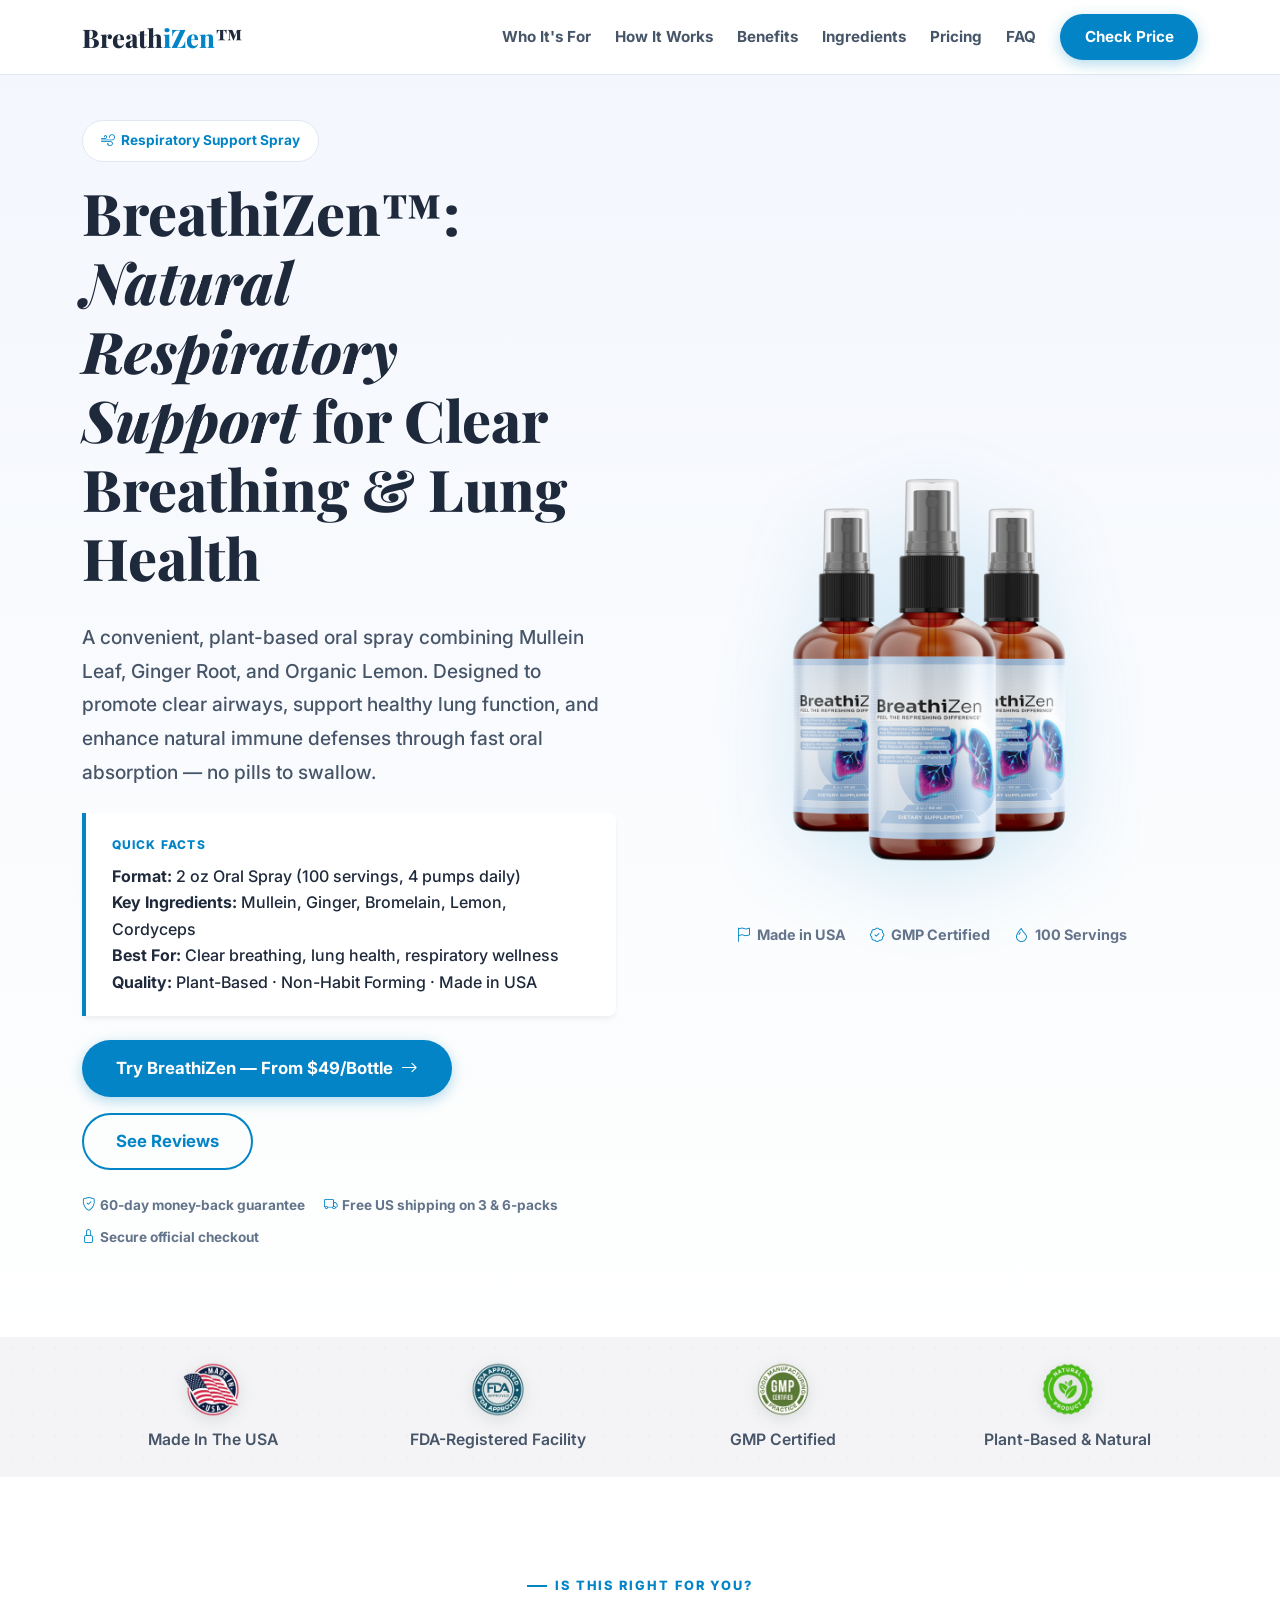
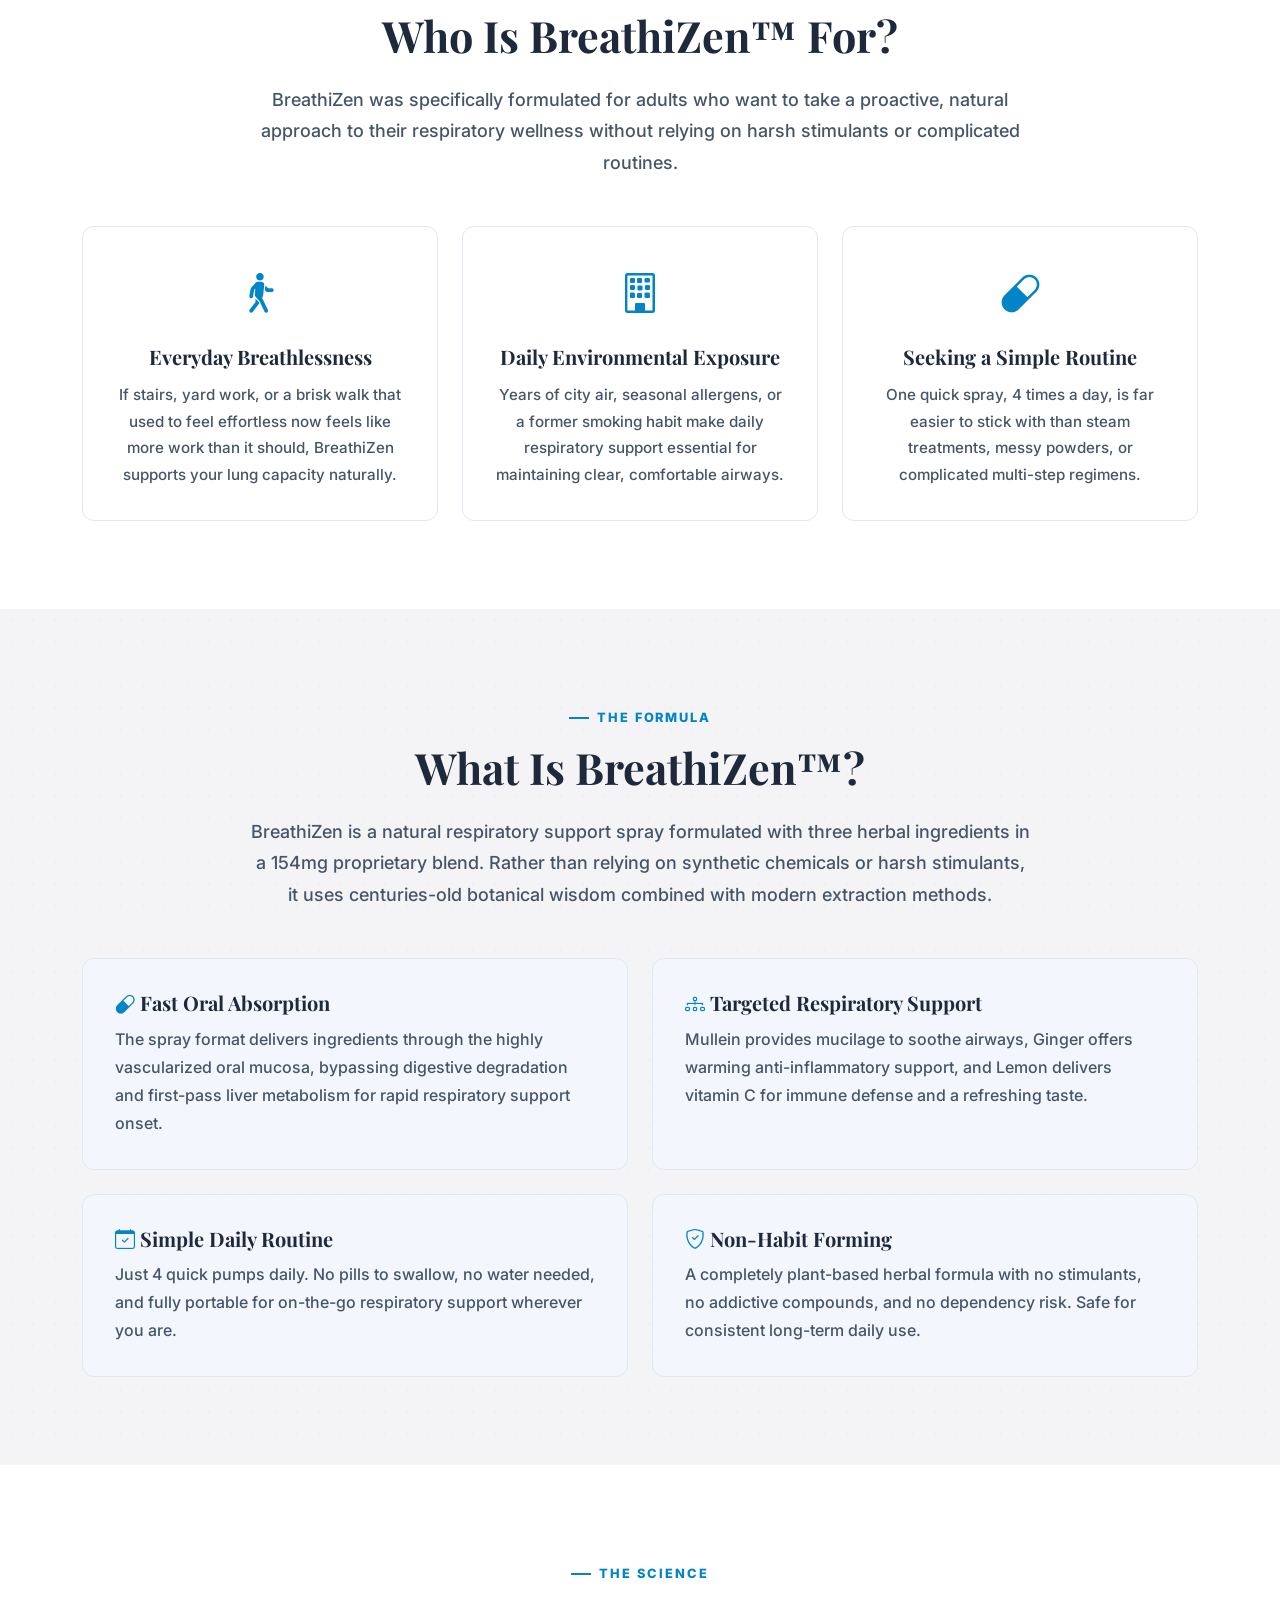
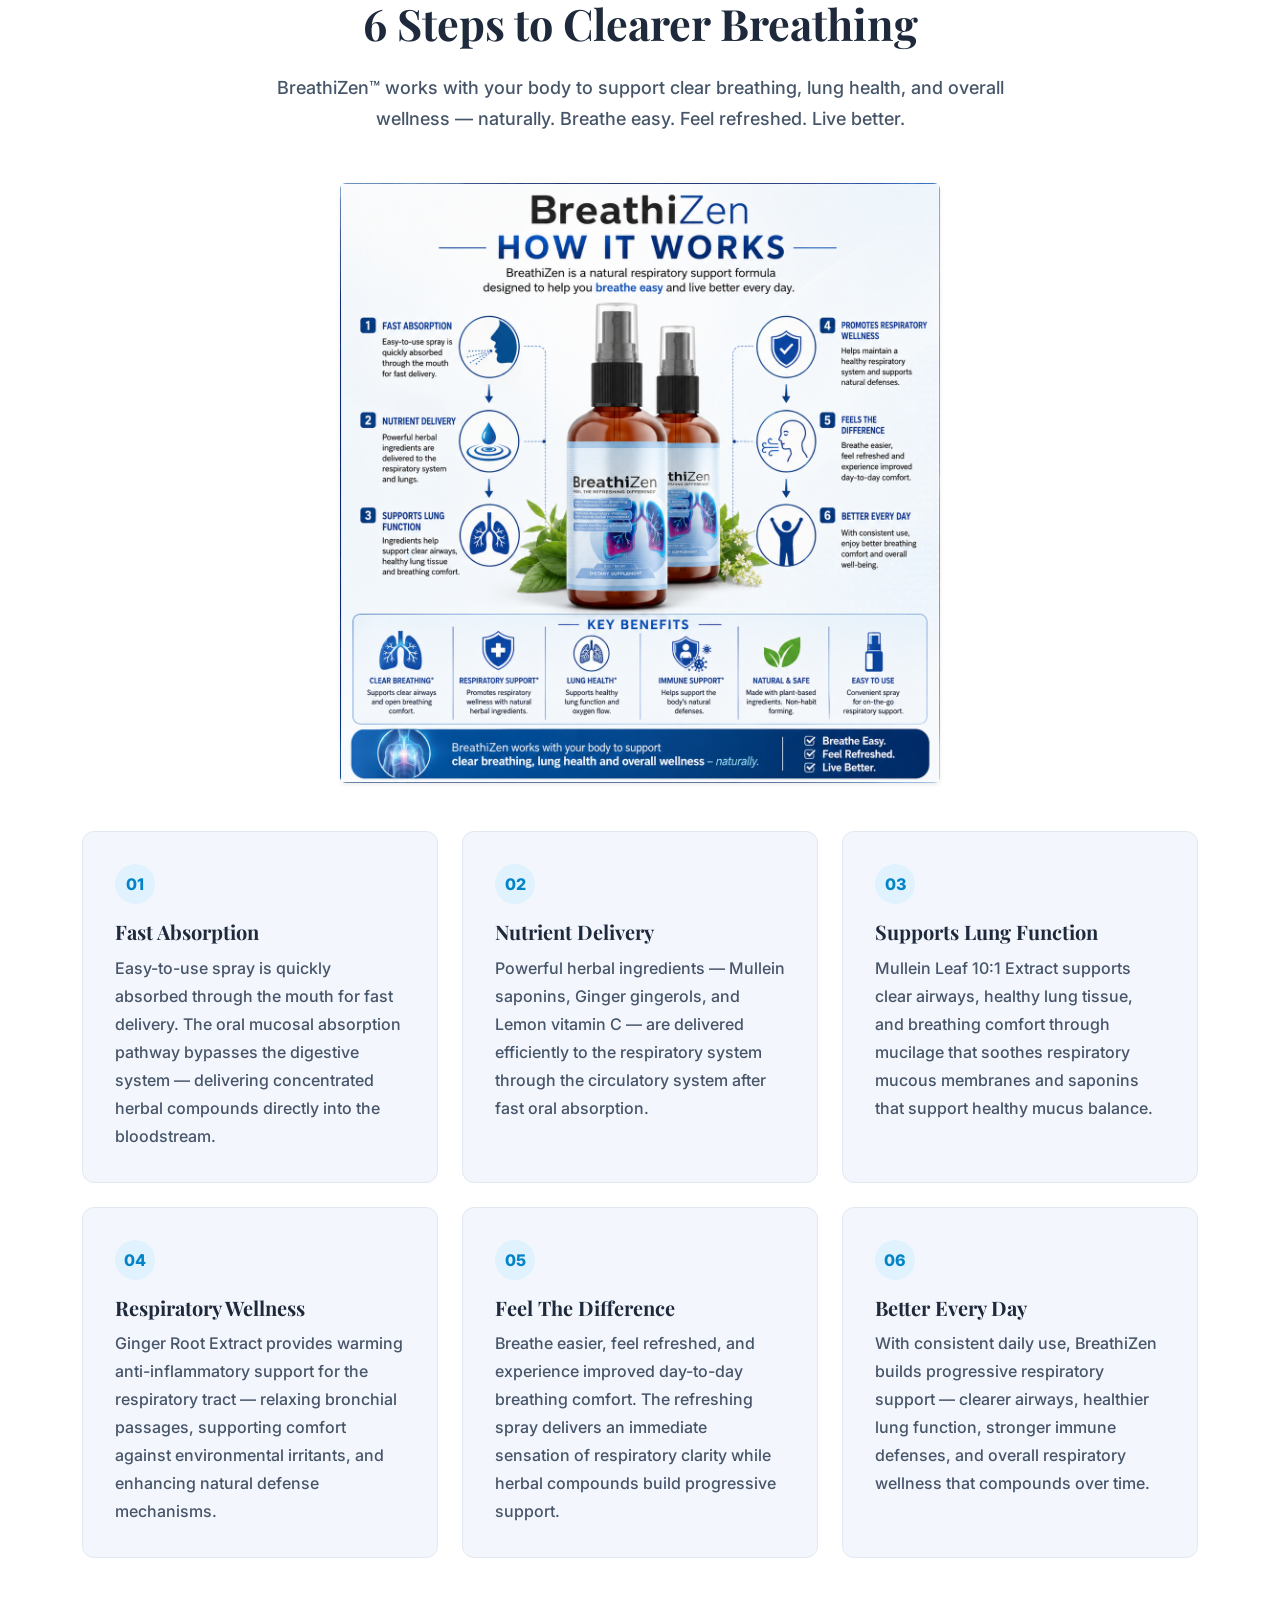
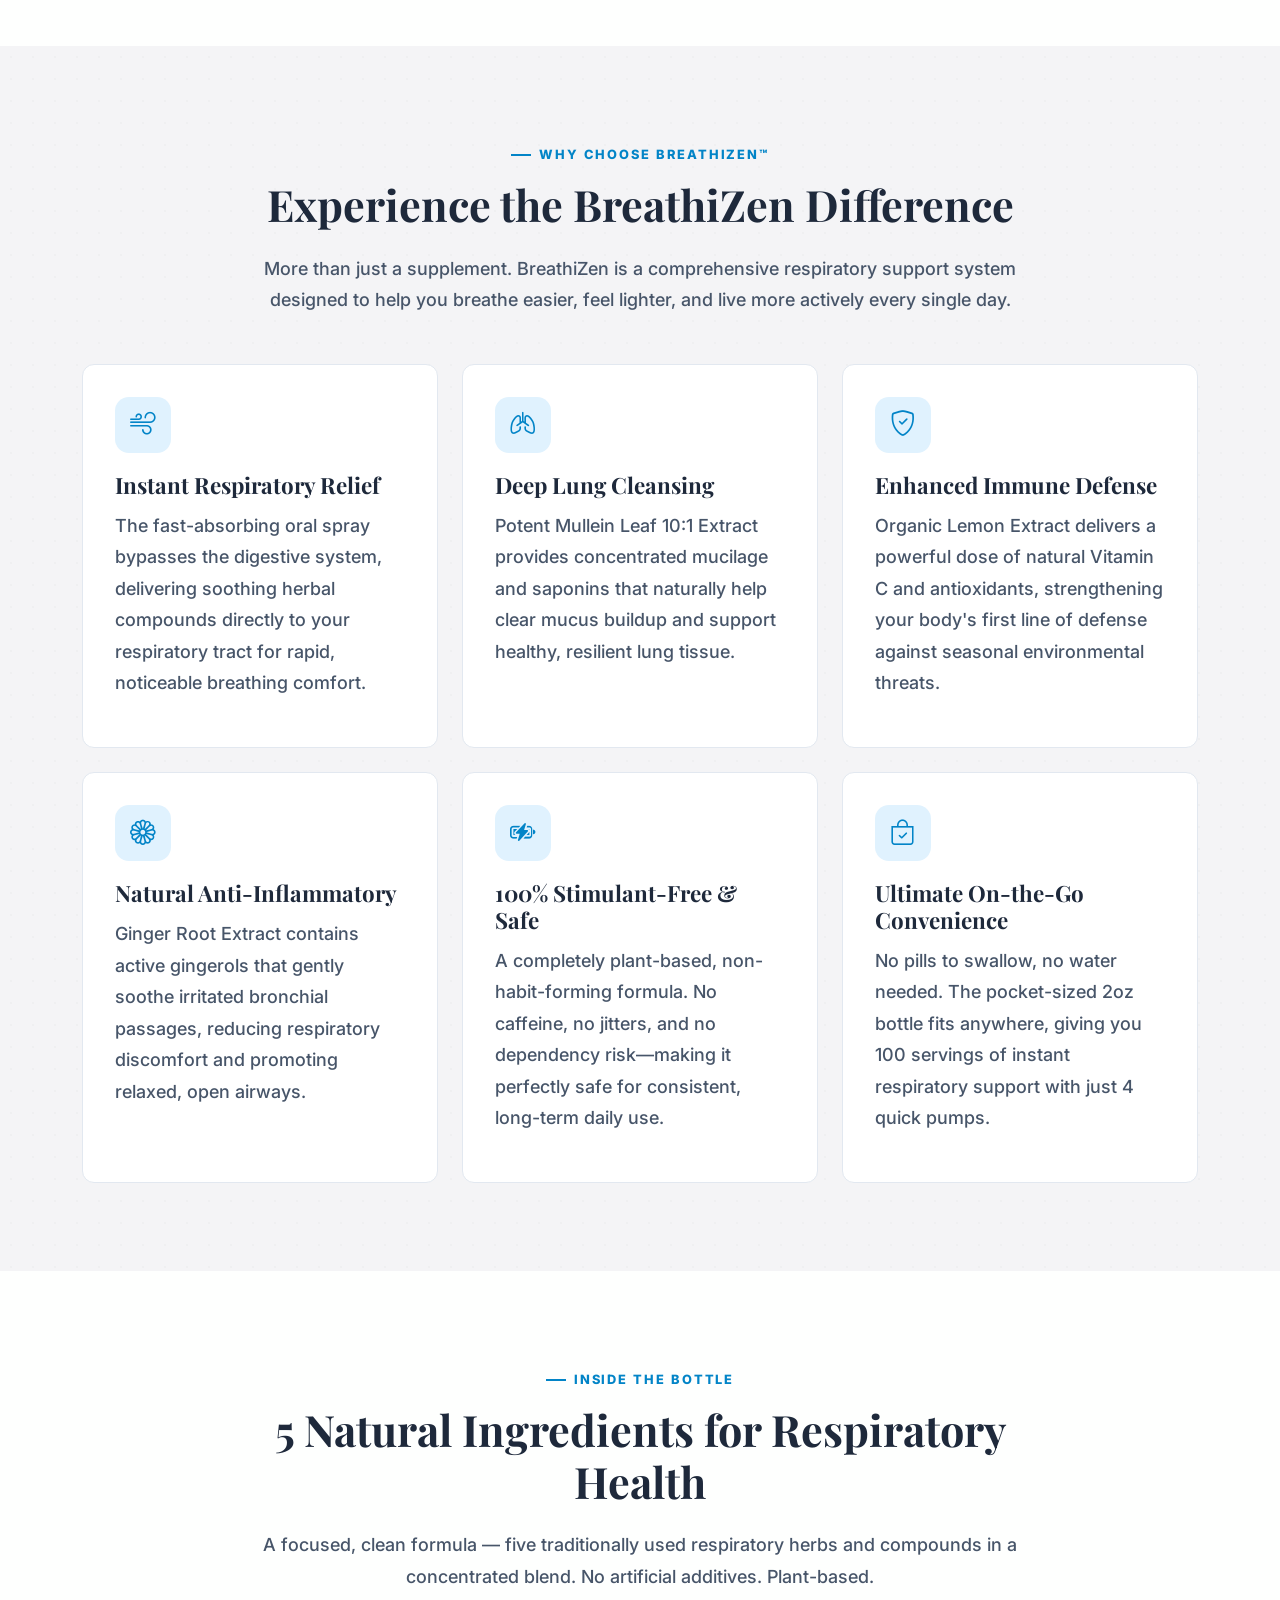
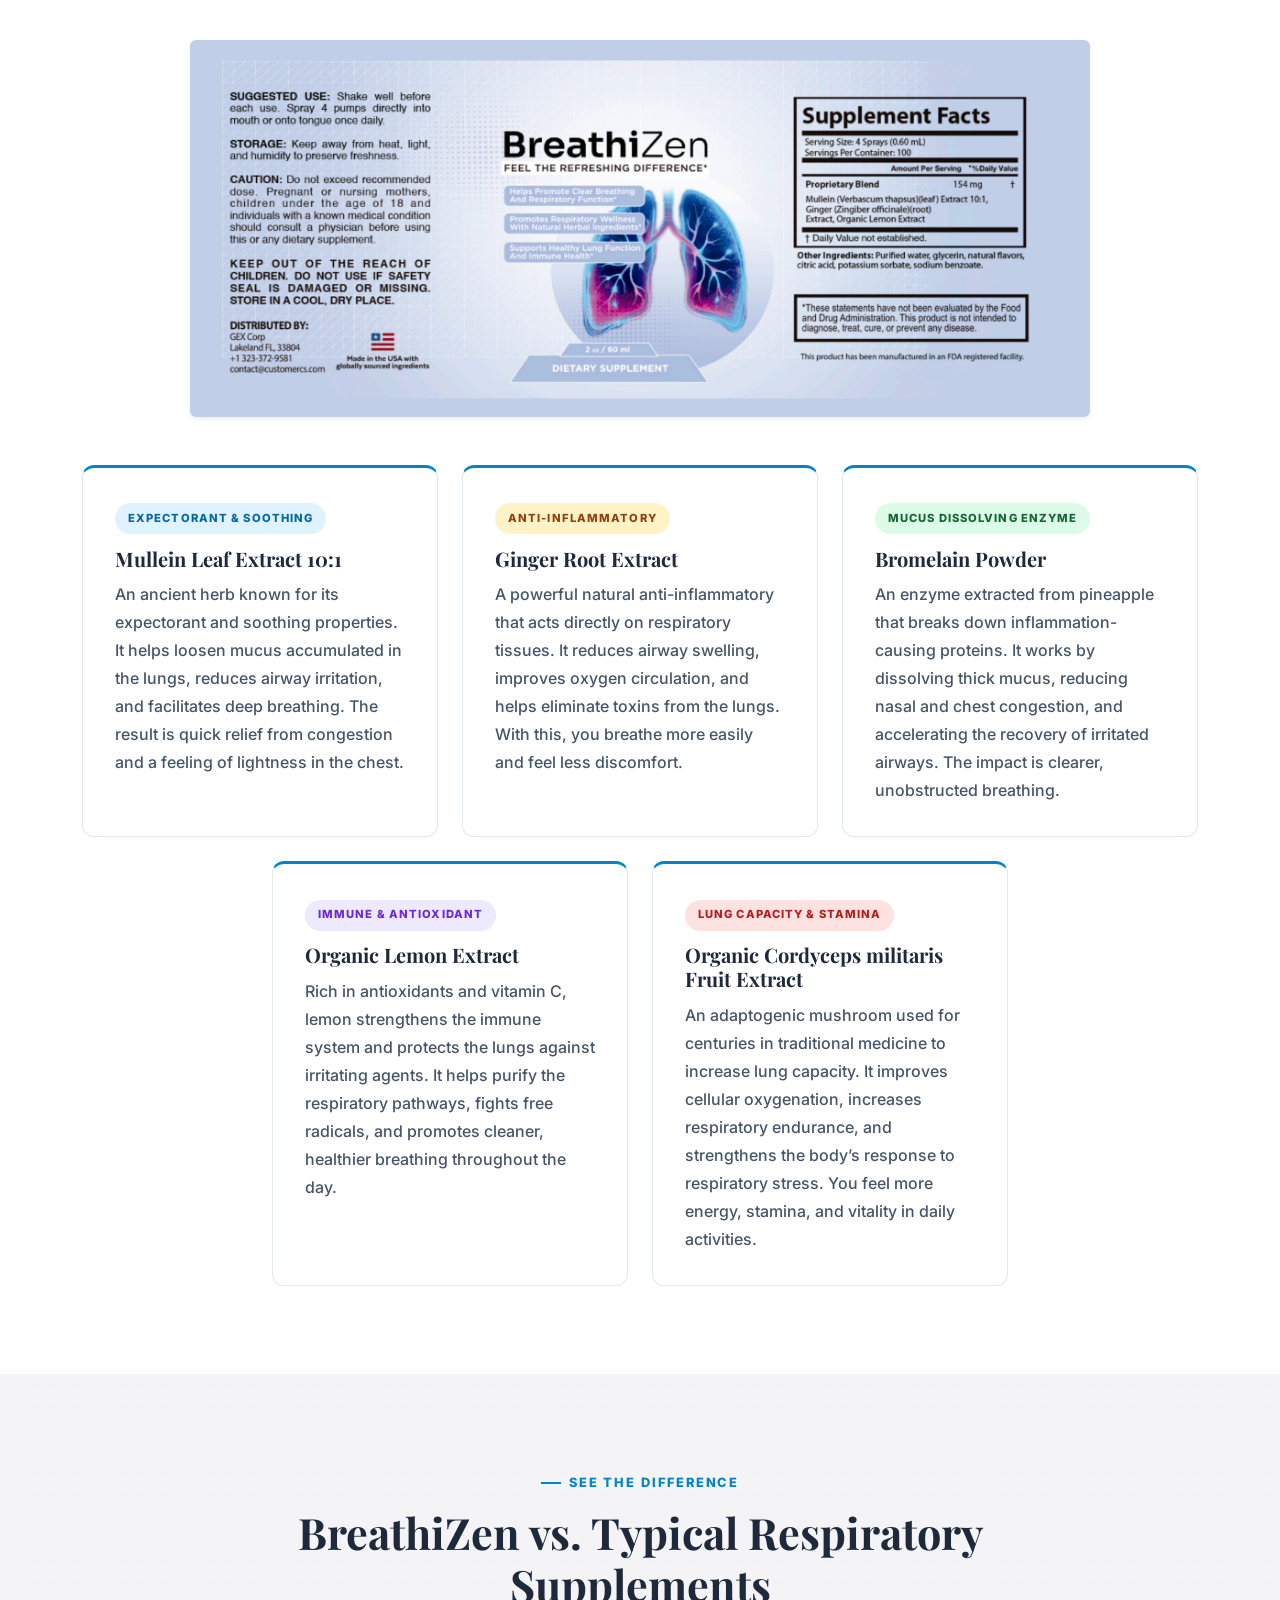
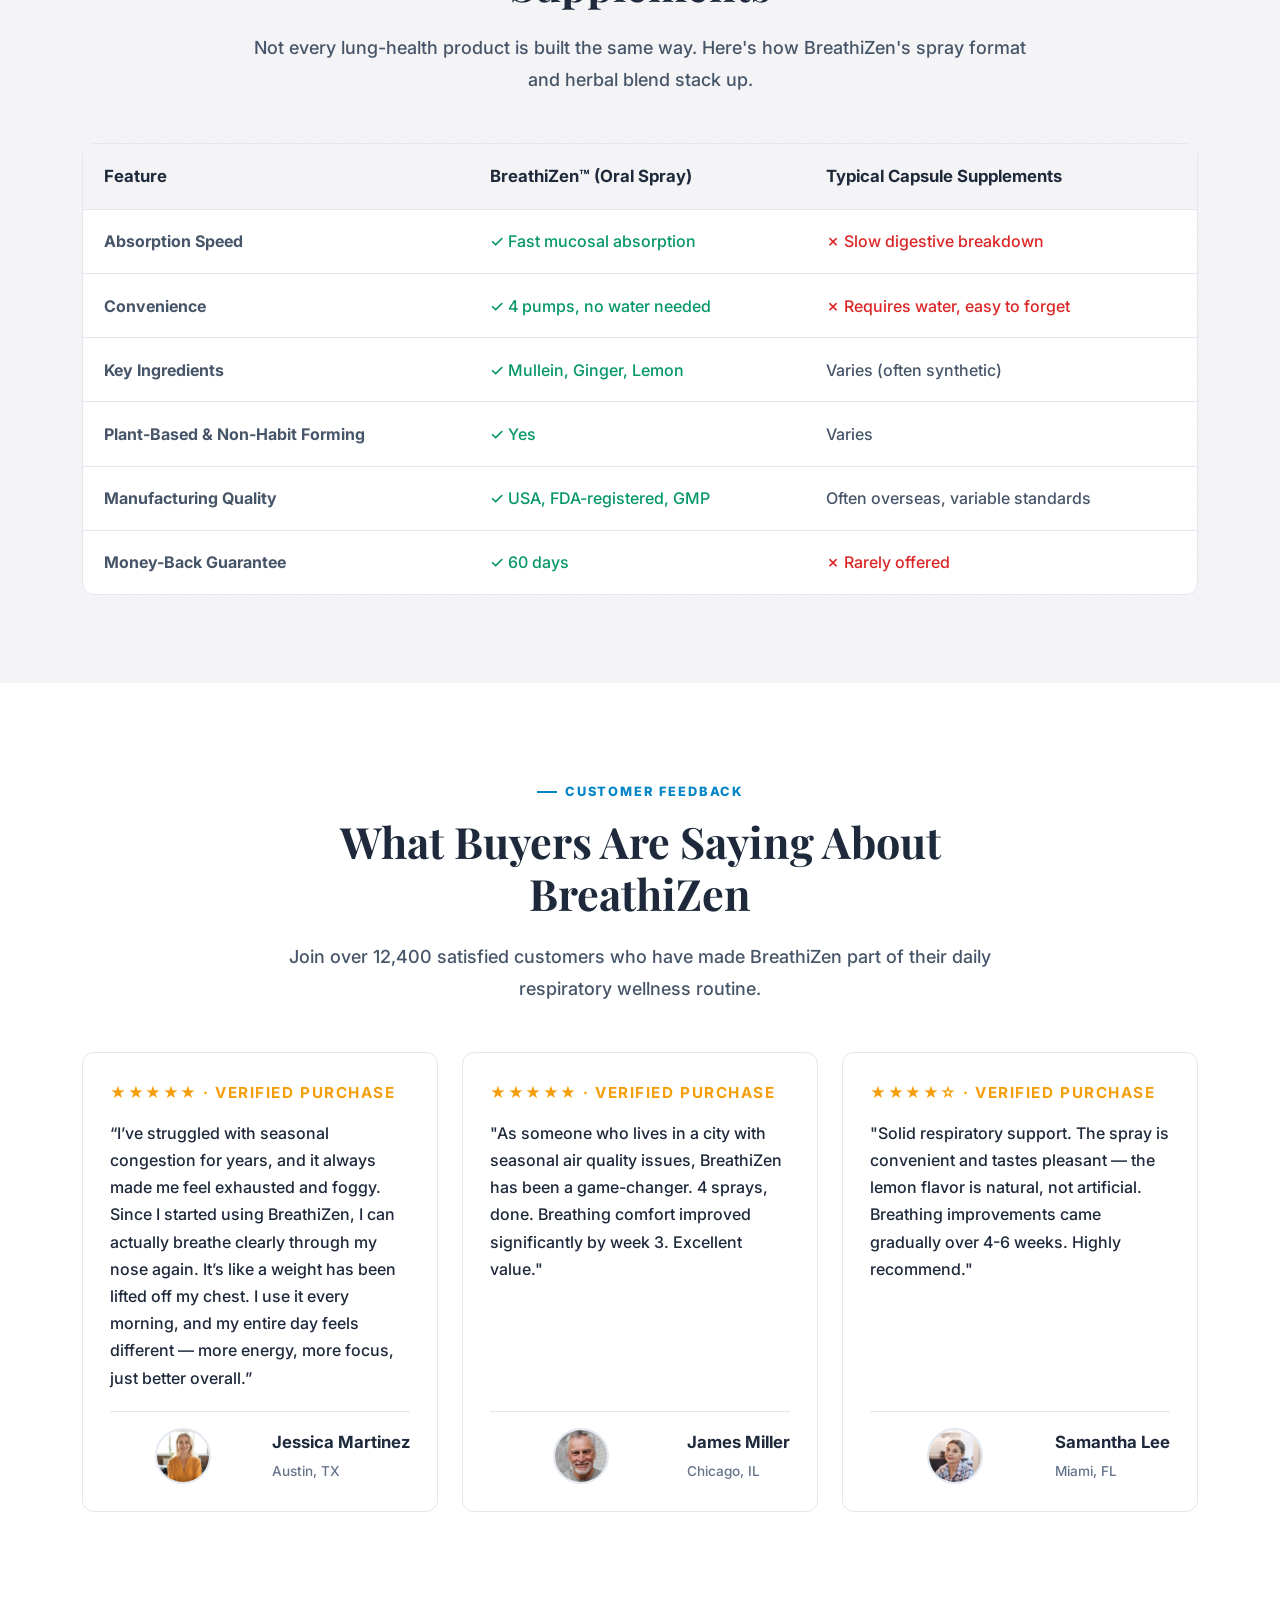
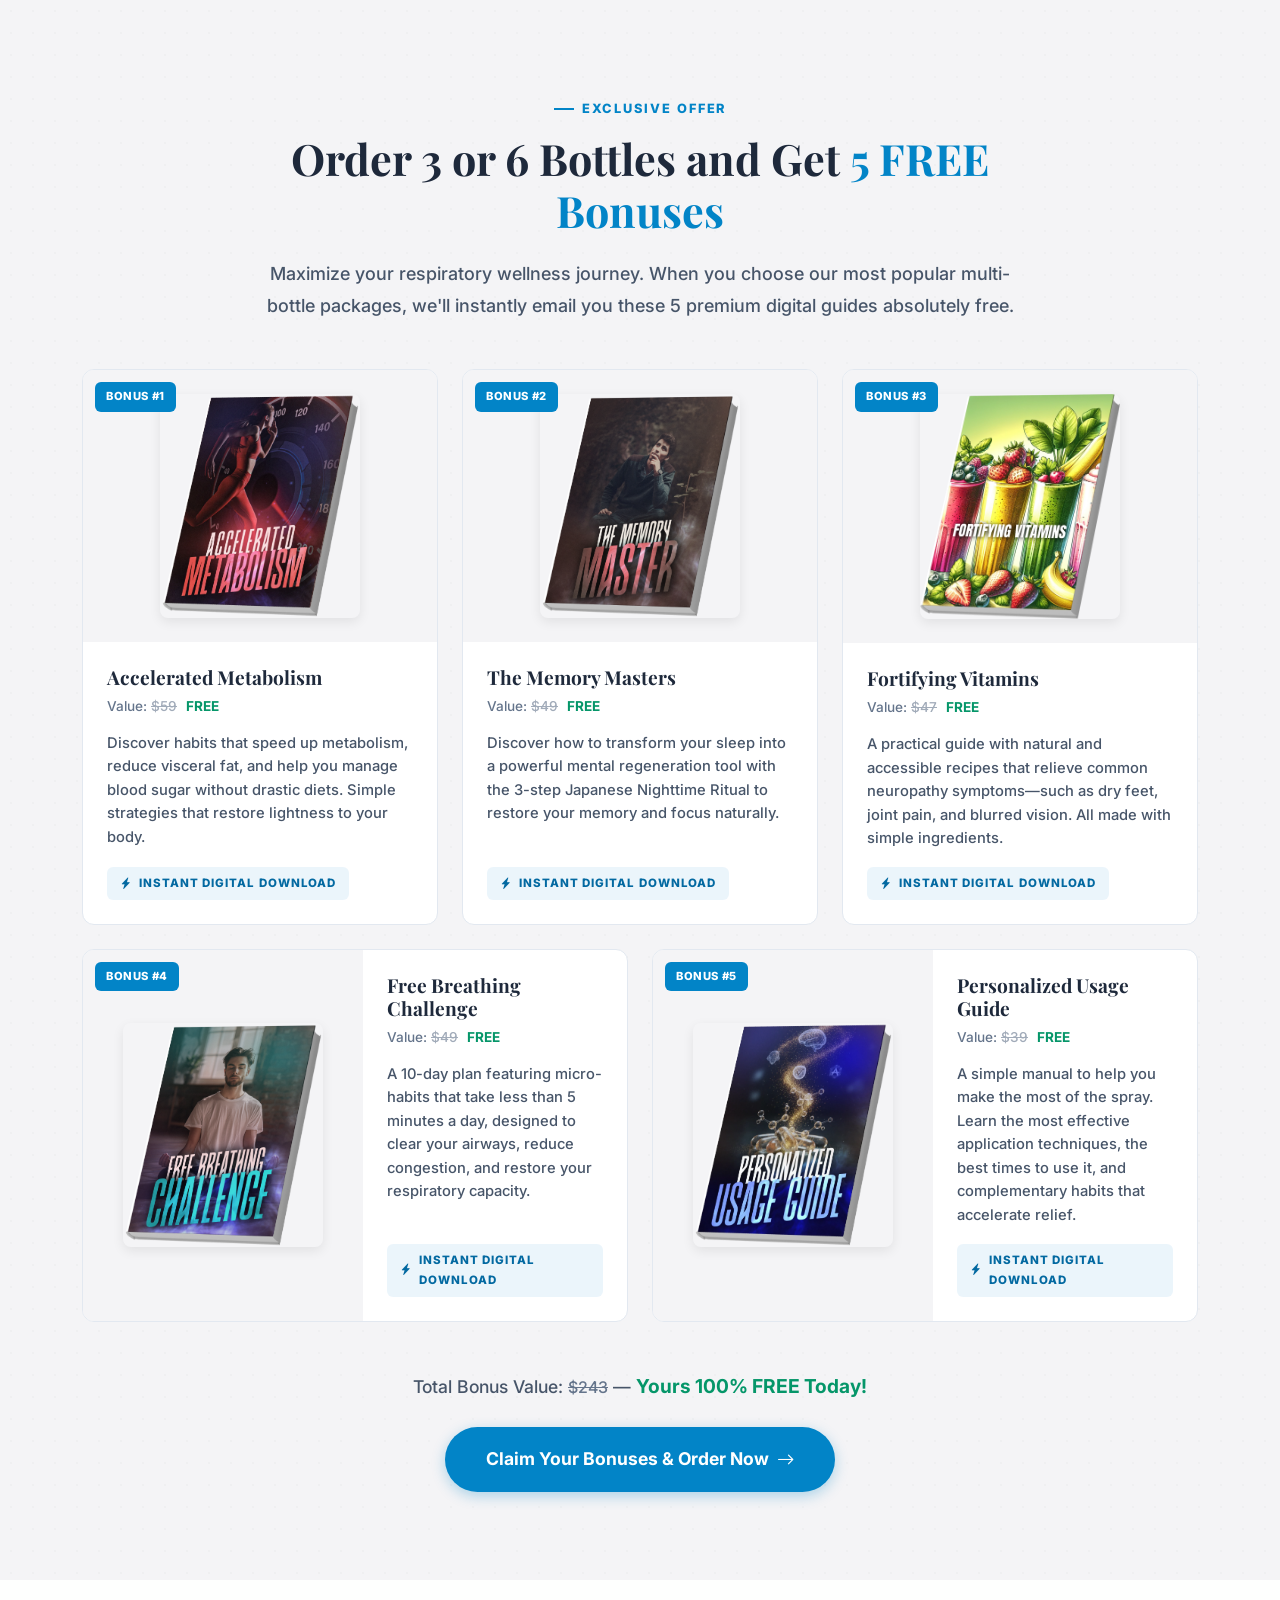
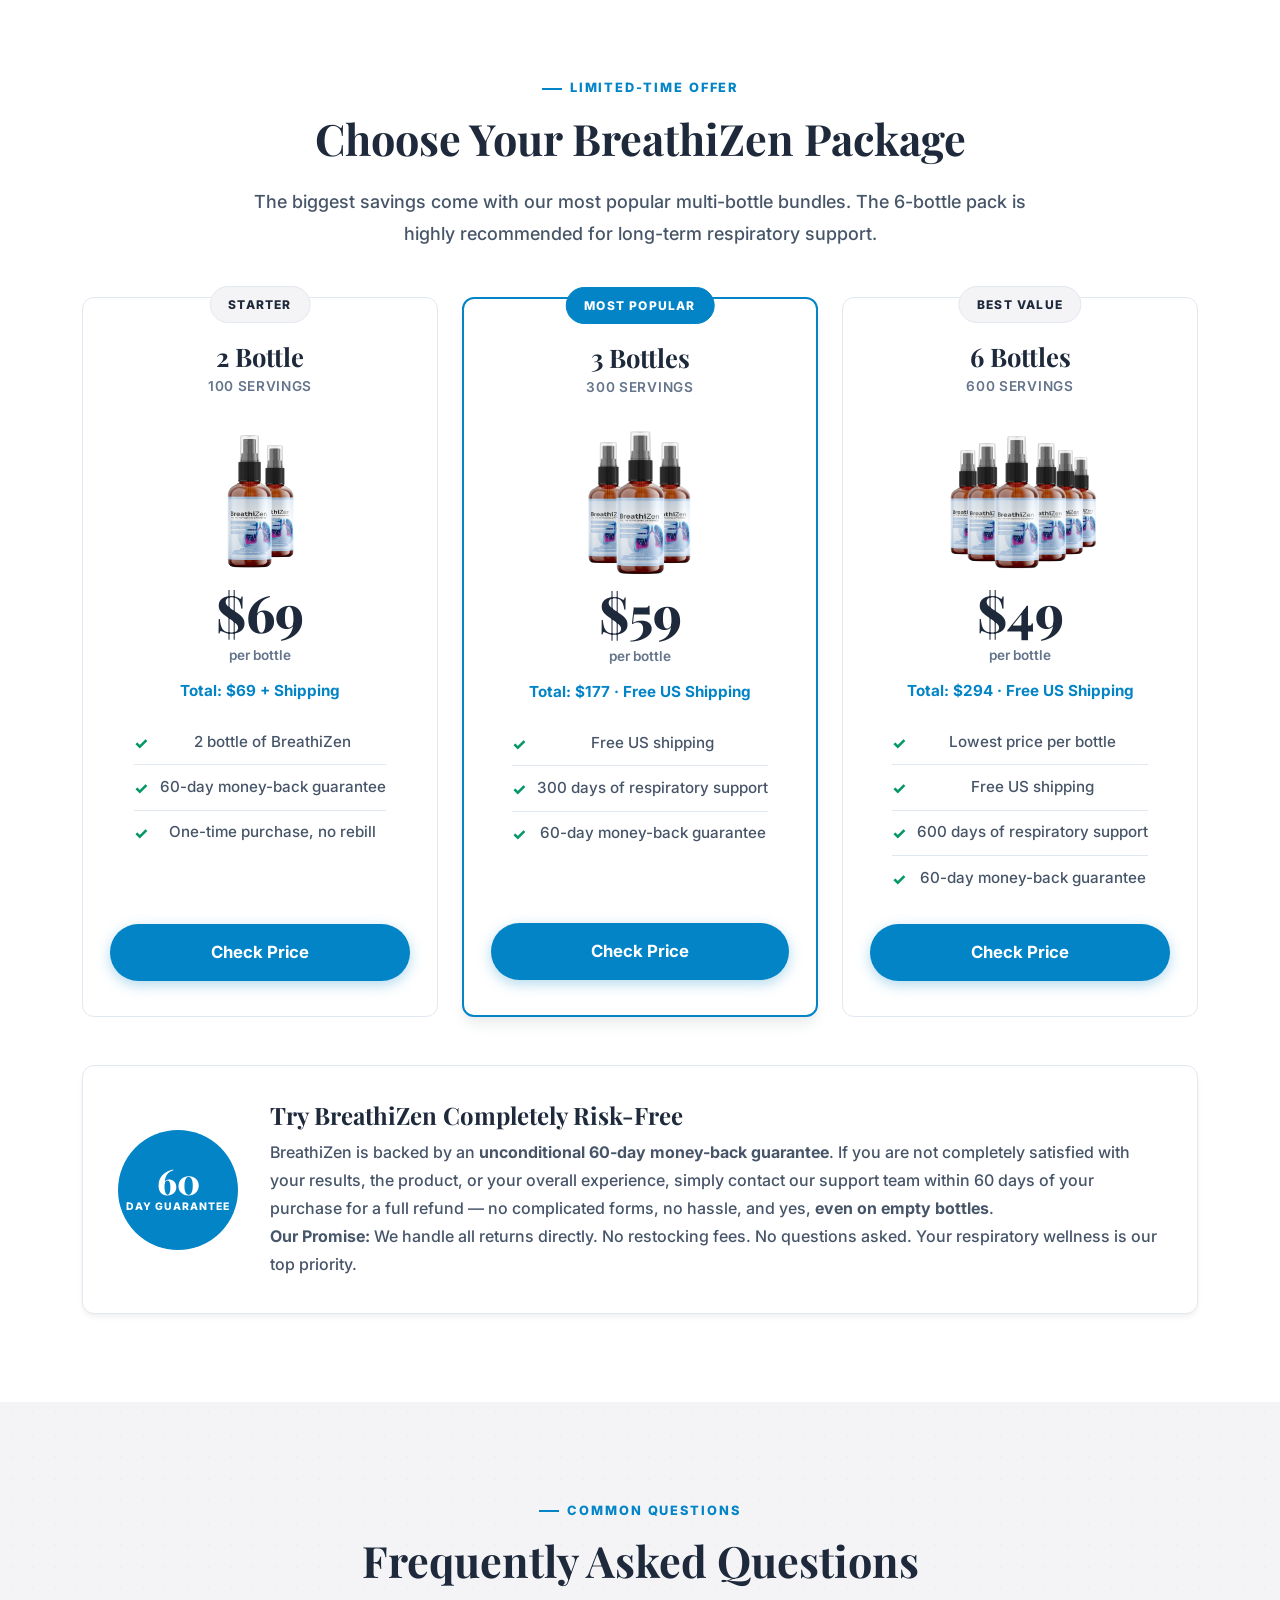
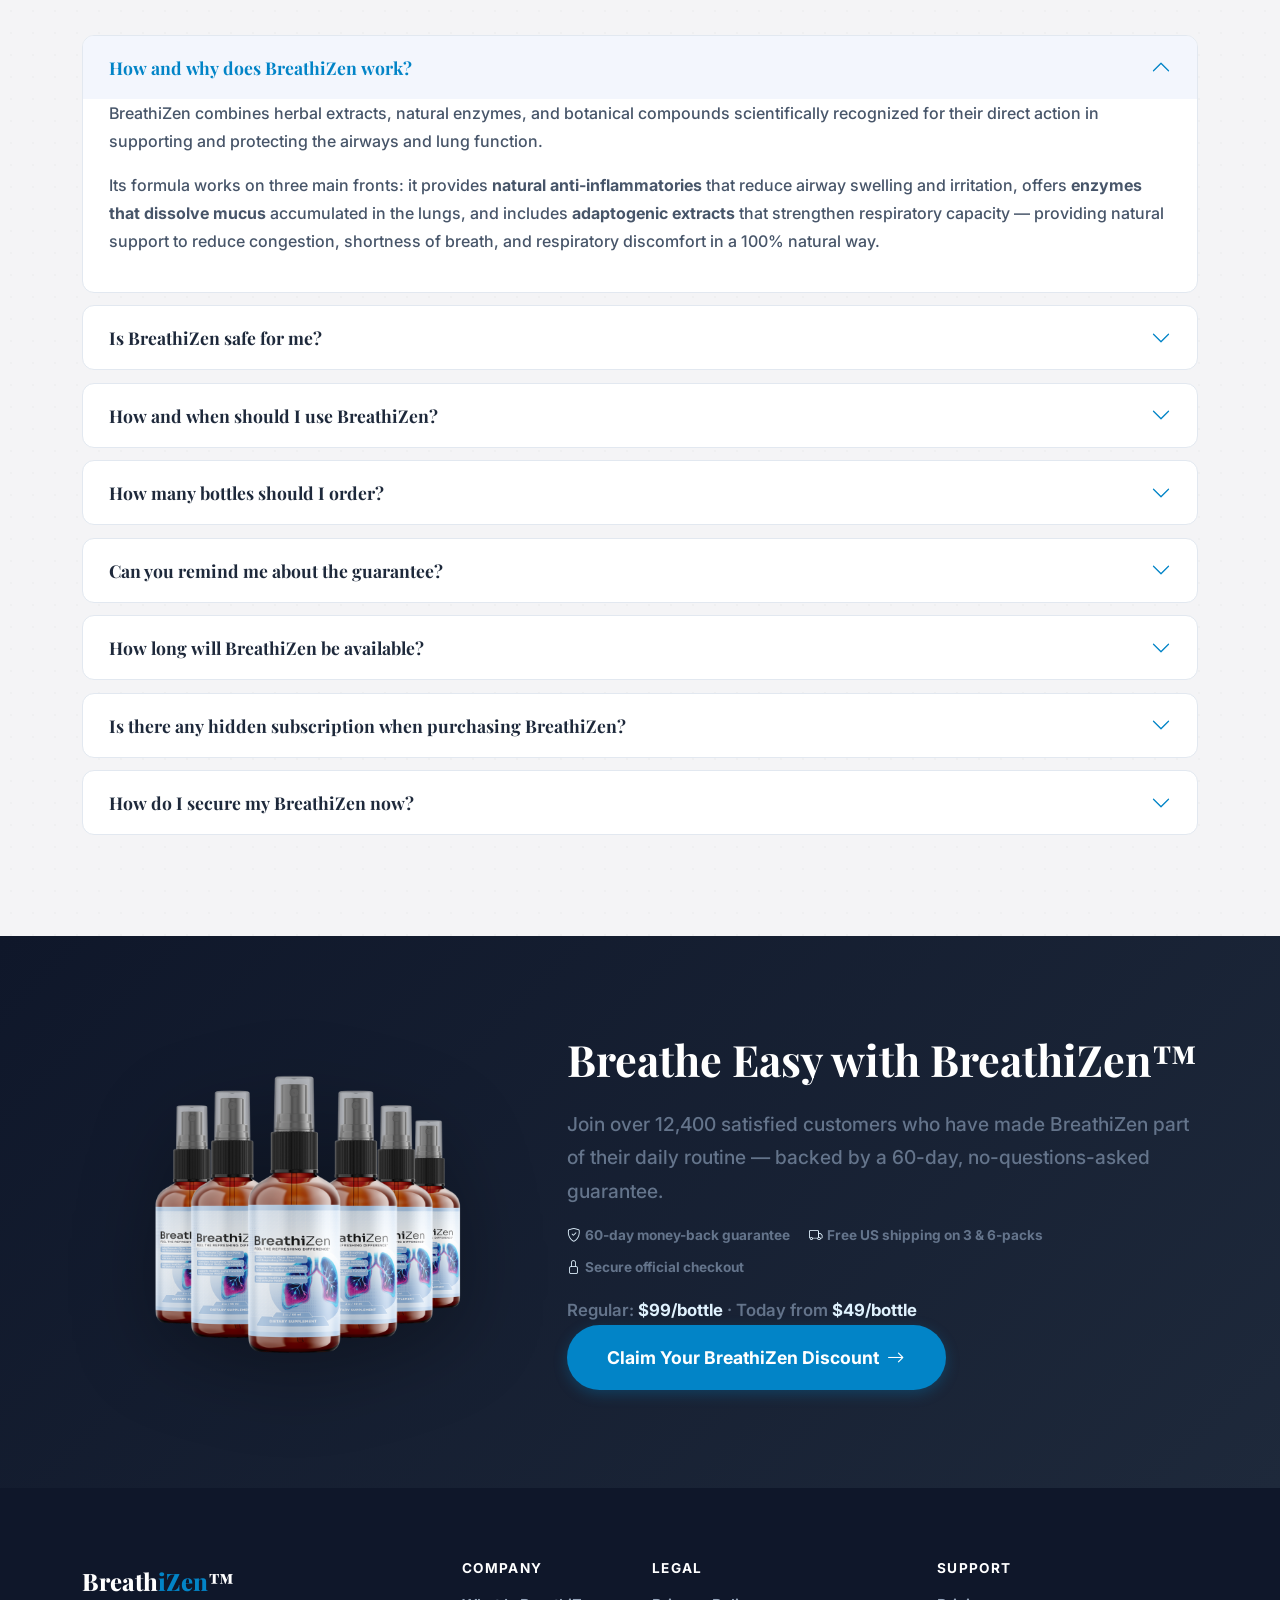
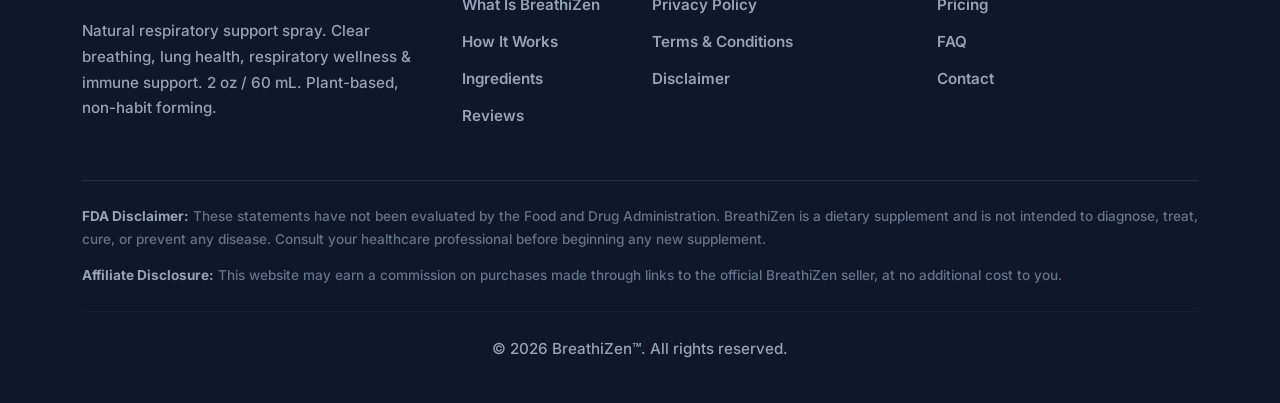
==== index.html @ fca05833 "Add files via upload" ====
<!DOCTYPE html>
<html lang="en">
<head>
<meta charset="UTF-8">
<meta name="viewport" content="width=device-width, initial-scale=1.0">
<meta http-equiv="Content-Language" content="en">
<meta name="language" content="English">

<!-- Primary SEO Meta Tags -->
<title>BreathiZen™ Review 2026: Natural Lung Support Spray | Mullein & Ginger Formula</title>
<meta name="description" content="Independent BreathiZen review 2026: Natural respiratory spray with Mullein 10:1, Ginger & Lemon. Fast absorption, 60-day guarantee. See real results, pricing & side effects.">
<meta name="keywords" content="BreathiZen review, respiratory support spray, lung health supplement, mullein leaf extract, ginger root extract, natural breathing support, oral spray supplement, lung cleanse spray">
<meta name="author" content="BreathiZen Respiratory Research Team">
<meta name="robots" content="index, follow, max-image-preview:large, max-snippet:-1, max-video-preview:-1">
<meta name="googlebot" content="index, follow, max-snippet:-1">

<!-- Canonical & Domain -->
<link rel="canonical" href="https://breithezen.com/">

<!-- Open Graph / Facebook -->
<meta property="og:type" content="article">
<meta property="og:title" content="BreathiZen™ Review 2026: Natural Respiratory Support Spray That Works">
<meta property="og:description" content="Independent analysis of BreathiZen spray: Mullein 10:1, Ginger Root & Organic Lemon. Fast oral absorption, 60-day guarantee. Real customer results inside.">
<meta property="og:image" content="https://breithezen.com/images/breathizen-bottle.png">
<meta property="og:image:width" content="1200">
<meta property="og:image:height" content="630">
<meta property="og:image:alt" content="BreathiZen Natural Respiratory Support Spray Bottle">
<meta property="og:url" content="https://breithezen.com/">
<meta property="og:site_name" content="BreathiZen Official Review">
<meta property="og:locale" content="en_US">
<meta property="article:published_time" content="2026-01-15T08:00:00Z">
<meta property="article:modified_time" content="2026-09-24T12:00:00Z">
<meta property="article:section" content="Health & Wellness">
<meta property="article:tag" content="respiratory support">
<meta property="article:tag" content="lung health">
<meta property="article:tag" content="natural supplements">
<meta property="article:tag" content="mullein extract">

<!-- Twitter Card -->
<meta name="twitter:card" content="summary_large_image">
<meta name="twitter:title" content="BreathiZen™ Review 2026: Natural Lung Support Spray">
<meta name="twitter:description" content="Independent BreathiZen review: Mullein 10:1, Ginger & Lemon spray for clear breathing. 60-day guarantee. See pricing & real results.">
<meta name="twitter:image" content="https://breithezen.com/images/breathizen-bottle.png">
<meta name="twitter:image:alt" content="BreathiZen Respiratory Support Spray">
<meta name="twitter:site" content="@BreathiZen">

<!-- Preconnect & Performance -->
<link rel="preconnect" href="https://fonts.googleapis.com">
<link rel="preconnect" href="https://fonts.gstatic.com" crossorigin>
<link rel="dns-prefetch" href="https://cdn.jsdelivr.net">

<!-- Fonts -->
<link href="https://fonts.googleapis.com/css2?family=Inter:wght@400;500;600;700&family=Playfair+Display:wght@600;700&display=swap" rel="stylesheet">

<!-- CSS Frameworks -->
<link href="https://cdn.jsdelivr.net/npm/bootstrap@5.3.3/dist/css/bootstrap.min.css" rel="stylesheet">
<link rel="stylesheet" href="https://cdn.jsdelivr.net/npm/bootstrap-icons@1.11.3/font/bootstrap-icons.min.css">
<link rel="stylesheet" href="style.css">

<!-- Enhanced Schema.org Structured Data -->
<script type="application/ld+json">
{
  "@context": "https://schema.org",
  "@graph": [
    {
      "@type": "WebSite",
      "@id": "https://breithezen.com/#website",
      "url": "https://breithezen.com/",
      "name": "BreathiZen Official Review",
      "description": "Independent review and information about BreathiZen natural respiratory support spray",
      "publisher": {"@id": "https://breithezen.com/#organization"}
    },
    {
      "@type": "Organization",
      "@id": "https://breithezen.com/#organization",
      "name": "BreathiZen Respiratory Research Team",
      "url": "https://breithezen.com/",
      "logo": {
        "@type": "ImageObject",
        "url": "https://breithezen.com/images/logo.png",
        "width": 512,
        "height": 512
      },
      "description": "Independent respiratory health research and supplement review organization",
      "sameAs": [],
      "contactPoint": {
        "@type": "ContactPoint",
        "contactType": "customer support",
        "email": "contact@customercs.com",
        "availableLanguage": ["English"]
      }
    },
    {
      "@type": "WebPage",
      "@id": "https://breithezen.com/#webpage",
      "url": "https://breithezen.com/",
      "name": "BreathiZen™ Review 2026: Natural Respiratory Support & Lung Health Spray",
      "description": "Independent BreathiZen review 2026: Natural respiratory spray with Mullein 10:1, Ginger & Lemon. Fast absorption, 60-day guarantee. See real results and pricing.",
      "isPartOf": {"@id": "https://breithezen.com/#website"},
      "about": {"@id": "https://breithezen.com/#product"},
      "datePublished": "2026-01-15",
      "dateModified": "2026-09-24",
      "speakable": {
        "@type": "SpeakableSpecification",
        "cssSelector": ["h1", ".bz-answer", ".bz-lede"]
      }
    },
    {
      "@type": "Product",
      "@id": "https://breithezen.com/#product",
      "name": "BreathiZen",
      "image": [
        "https://breithezen.com/images/breathizen-bottle.png",
        "https://breithezen.com/images/breathizen-3.png",
        "https://breithezen.com/images/breathizen-6.png"
      ],
      "description": "Natural respiratory support spray combining Mullein Leaf Extract 10:1, Ginger Root Extract, and Organic Lemon Extract for clear breathing and lung health. Fast oral absorption, 100 servings per bottle.",
      "brand": {"@type": "Brand", "name": "BreathiZen"},
      "sku": "BREATHIZEN-SPRAY-2026",
      "offers": {
        "@type": "AggregateOffer",
        "priceCurrency": "USD",
        "lowPrice": "49.00",
        "highPrice": "69.00",
        "offerCount": "3",
        "availability": "https://schema.org/InStock",
        "url": "https://breithezen.com/#pricing"
      },
      "aggregateRating": {
        "@type": "AggregateRating",
        "ratingValue": "4.8",
        "reviewCount": "12400",
        "bestRating": "5",
        "worstRating": "1"
      },
      "review": {
        "@type": "Review",
        "author": {"@type": "Organization", "name": "BreathiZen Respiratory Research Team"},
        "datePublished": "2026-09-24",
        "reviewBody": "Independent analysis of BreathiZen respiratory spray formula containing Mullein 10:1, Ginger Root, and Organic Lemon. Fast oral absorption format with 60-day money-back guarantee.",
        "reviewRating": {"@type": "Rating", "ratingValue": "4.8", "bestRating": "5"}
      }
    },
    {
      "@type": "Article",
      "@id": "https://breithezen.com/#article",
      "headline": "BreathiZen™ Review 2026: Natural Respiratory Support & Lung Health Spray",
      "description": "Independent review analyzing BreathiZen's natural respiratory spray formula, ingredients, benefits, pricing, and customer results.",
      "image": "https://breithezen.com/images/breathizen-bottle.png",
      "author": {"@id": "https://breithezen.com/#organization"},
      "publisher": {"@id": "https://breithezen.com/#organization"},
      "datePublished": "2026-01-15",
      "dateModified": "2026-09-24",
      "mainEntityOfPage": {"@id": "https://breithezen.com/#webpage"},
      "wordCount": 2100,
      "articleSection": "Supplement Reviews",
      "keywords": ["respiratory support", "lung health", "mullein extract", "natural supplements", "breathing support"]
    },
    {
      "@type": "FAQPage",
      "mainEntity": [
        {
          "@type": "Question",
          "name": "How and why does BreathiZen work?",
          "text": "How and why does BreathiZen work?",
          "acceptedAnswer": {
            "@type": "Answer",
            "text": "BreathiZen combines herbal extracts through fast oral absorption. Its formula works on three main fronts: it provides natural anti-inflammatories that reduce airway swelling, offers enzymes that dissolve mucus accumulated in the lungs, and includes adaptogenic extracts that strengthen respiratory capacity."
          }
        },
        {
          "@type": "Question",
          "name": "Is BreathiZen safe for me?",
          "text": "Is BreathiZen safe for me?",
          "acceptedAnswer": {
            "@type": "Answer",
            "text": "Yes. BreathiZen is produced in the United States in an FDA-registered facility using only naturally derived ingredients without artificial stimulants. However, if you are pregnant, nursing, under 18, or have a known medical condition, we recommend showing the label to your doctor before starting."
          }
        },
        {
          "@type": "Question",
          "name": "How and when should I use BreathiZen?",
          "text": "How and when should I use BreathiZen?",
          "acceptedAnswer": {
            "@type": "Answer",
            "text": "Shake well before each use. Spray 4 pumps (0.60 mL) directly into your mouth or onto your tongue once daily. For best results, we recommend taking it in the morning, preferably before your first meal."
          }
        },
        {
          "@type": "Question",
          "name": "Does BreathiZen have a money-back guarantee?",
          "text": "Does BreathiZen have a money-back guarantee?",
          "acceptedAnswer": {
            "@type": "Answer",
            "text": "Yes. BreathiZen comes with a 60-day money-back guarantee. Contact the seller within 60 days of purchase for a full refund, even on empty bottles."
          }
        },
        {
          "@type": "Question",
          "name": "What are the BreathiZen ingredients?",
          "text": "What are the BreathiZen ingredients?",
          "acceptedAnswer": {
            "@type": "Answer",
            "text": "BreathiZen contains three natural ingredients: Mullein Leaf Extract 10:1 (traditional respiratory herb), Ginger Root Extract (anti-inflammatory support), and Organic Lemon Extract (immune support and vitamin C). Total blend is 154mg per serving."
          }
        },
        {
          "@type": "Question",
          "name": "How much does BreathiZen cost?",
          "text": "How much does BreathiZen cost?",
          "acceptedAnswer": {
            "@type": "Answer",
            "text": "BreathiZen ranges from $49 to $69 per bottle. The 6-bottle package is $49/bottle with free US shipping; the 3-bottle pack is $59/bottle with free shipping; and the single bottle is $69 plus shipping."
          }
        }
      ]
    }
  ]
}
</script>

<!-- Sitemap Reference -->
<link rel="sitemap" type="application/xml" href="/sitemap.xml">
</head>
<body>

<a href="#main-content" class="bz-skip">Skip to main content</a>

<nav class="navbar navbar-expand-lg bz-nav fixed-top" id="bzNav">
  <div class="container">
    <a class="navbar-brand" href="#top">
      <span class="bz-logo">Breath<em>iZen</em>™</span>
    </a>
    <button class="navbar-toggler" type="button" data-bs-toggle="collapse" data-bs-target="#bzNavCollapse" aria-controls="bzNavCollapse" aria-expanded="false" aria-label="Toggle navigation">
      <span class="navbar-toggler-icon"></span>
    </button>
    <div class="collapse navbar-collapse" id="bzNavCollapse">
      <ul class="navbar-nav ms-auto align-items-lg-center gap-2">
        <li class="nav-item"><a class="nav-link" href="#who-is">Who It's For</a></li>
        <li class="nav-item"><a class="nav-link" href="#how-it-works">How It Works</a></li>
        <li class="nav-item"><a class="nav-link" href="#benefits">Benefits</a></li>
        <li class="nav-item"><a class="nav-link" href="#ingredients">Ingredients</a></li>
        <li class="nav-item"><a class="nav-link" href="#pricing">Pricing</a></li>
        <li class="nav-item"><a class="nav-link" href="#faq">FAQ</a></li>
        <li class="nav-item ms-lg-2">
          <a href="#" class="bz-btn bz-btn--primary bz-btn--sm order-btn" data-cta="nav">Check Price</a>
        </li>
      </ul>
    </div>
  </div>
</nav>

<main id="main-content">
<!-- HERO -->
<section class="bz-hero" id="top">
  <div class="container">
    <div class="row align-items-center g-5">
      <div class="col-lg-6">
        <span class="bz-pill"><i class="bi bi-wind"></i> Respiratory Support Spray</span>
        <h1 class="mt-3">BreathiZen™: <em>Natural Respiratory Support</em> for Clear Breathing & Lung Health</h1>
        <p class="bz-lede mt-3">A convenient, plant-based oral spray combining Mullein Leaf, Ginger Root, and Organic Lemon. Designed to promote clear airways, support healthy lung function, and enhance natural immune defenses through fast oral absorption — no pills to swallow.</p>

        <div class="bz-answer">
  <span class="bz-answer__tag">Quick Facts</span>
  <p><strong>Format:</strong> 2 oz Oral Spray (100 servings, 4 pumps daily)<br>
  <strong>Key Ingredients:</strong> Mullein, Ginger, Bromelain, Lemon, Cordyceps<br>
  <strong>Best For:</strong> Clear breathing, lung health, respiratory wellness<br>
  <strong>Quality:</strong> Plant-Based · Non-Habit Forming · Made in USA</p>
</div>

        <div class="bz-hero__cta">
          <a href="#" class="bz-btn bz-btn--primary order-btn" data-cta="hero">Try BreathiZen — From $49/Bottle <i class="bi bi-arrow-right"></i></a>
          <a href="#reviews" class="bz-btn bz-btn--ghost">See Reviews</a>
        </div>
        <p class="bz-cta-micro">
          <span><i class="bi bi-shield-check"></i>60-day money-back guarantee</span>
          <span><i class="bi bi-truck"></i>Free US shipping on 3 & 6-packs</span>
          <span><i class="bi bi-lock"></i>Secure official checkout</span>
        </p>
      </div>
      <div class="col-lg-6 text-center">
        <img src="images/3.png" alt="BreathiZen Natural Respiratory Support Spray Bottle" class="bz-hero__img" width="460" height="600" loading="eager" fetchpriority="high">
        <div class="bz-hero-badges">
          <div><i class="bi bi-flag"></i> Made in USA</div>
          <div><i class="bi bi-patch-check"></i> GMP Certified</div>
          <div><i class="bi bi-droplet"></i> 100 Servings</div>
        </div>
      </div>
    </div>
  </div>
</section>

<!-- TRUST STRIP -->
<section class="bz-sec bz-sec--alt py-4">
  <div class="container">
    <div class="row g-4 text-center">
      <div class="col-md-3 col-6">
        <img src="images/badge-usa.png" alt="Made in USA" class="bz-badge-img" width="94" height="94" loading="lazy">
        <p class="mt-2 mb-0 fw-semibold small">Made In The USA</p>
      </div>
      <div class="col-md-3 col-6">
        <img src="images/badge-fda.png" alt="FDA-Registered Facility" class="bz-badge-img" width="94" height="94" loading="lazy">
        <p class="mt-2 mb-0 fw-semibold small">FDA-Registered Facility</p>
      </div>
      <div class="col-md-3 col-6">
        <img src="images/badge-gmp.png" alt="GMP Certified" class="bz-badge-img" width="94" height="94" loading="lazy">
        <p class="mt-2 mb-0 fw-semibold small">GMP Certified</p>
      </div>
      <div class="col-md-3 col-6">
        <img src="images/badge-natural.png" alt="Naturally Sourced" class="bz-badge-img" width="94" height="94" loading="lazy">
        <p class="mt-2 mb-0 fw-semibold small">Plant-Based & Natural</p>
      </div>
    </div>
  </div>
</section>

<!-- NEW: WHO IS THIS FOR -->
<section class="bz-sec" id="who-is">
  <div class="container">
    <div class="bz-head bz-head--c">
      <span class="bz-eyebrow bz-eyebrow--c">Is This Right For You?</span>
      <h2>Who Is BreathiZen™ For?</h2>
      <p class="mt-3">BreathiZen was specifically formulated for adults who want to take a proactive, natural approach to their respiratory wellness without relying on harsh stimulants or complicated routines.</p>
    </div>
    <div class="row g-4 justify-content-center">
      <div class="col-md-6 col-lg-4">
        <div class="bz-who-card">
          <i class="bi bi-person-walking bz-who-icon"></i>
          <h3>Everyday Breathlessness</h3>
          <p>If stairs, yard work, or a brisk walk that used to feel effortless now feels like more work than it should, BreathiZen supports your lung capacity naturally.</p>
        </div>
      </div>
      <div class="col-md-6 col-lg-4">
        <div class="bz-who-card">
          <i class="bi bi-building bz-who-icon"></i>
          <h3>Daily Environmental Exposure</h3>
          <p>Years of city air, seasonal allergens, or a former smoking habit make daily respiratory support essential for maintaining clear, comfortable airways.</p>
        </div>
      </div>
      <div class="col-md-6 col-lg-4">
        <div class="bz-who-card">
          <i class="bi bi-capsule bz-who-icon"></i>
          <h3>Seeking a Simple Routine</h3>
          <p>One quick spray, 4 times a day, is far easier to stick with than steam treatments, messy powders, or complicated multi-step regimens.</p>
        </div>
      </div>
    </div>
  </div>
</section>

<!-- WHAT IS -->
<section class="bz-sec bz-sec--alt" id="what-is">
  <div class="container">
    <div class="bz-head bz-head--c">
      <span class="bz-eyebrow bz-eyebrow--c">The Formula</span>
      <h2>What Is BreathiZen™?</h2>
      <p class="mt-3">BreathiZen is a natural respiratory support spray formulated with three herbal ingredients in a 154mg proprietary blend. Rather than relying on synthetic chemicals or harsh stimulants, it uses centuries-old botanical wisdom combined with modern extraction methods.</p>
    </div>
    <div class="row g-4">
      <div class="col-md-6">
        <div class="bz-card h-100">
          <h3><i class="bi bi-capsule bz-icon-accent"></i> Fast Oral Absorption</h3>
          <p>The spray format delivers ingredients through the highly vascularized oral mucosa, bypassing digestive degradation and first-pass liver metabolism for rapid respiratory support onset.</p>
        </div>
      </div>
      <div class="col-md-6">
        <div class="bz-card h-100">
          <h3><i class="bi bi-diagram-3 bz-icon-accent"></i> Targeted Respiratory Support</h3>
          <p>Mullein provides mucilage to soothe airways, Ginger offers warming anti-inflammatory support, and Lemon delivers vitamin C for immune defense and a refreshing taste.</p>
        </div>
      </div>
      <div class="col-md-6">
        <div class="bz-card h-100">
          <h3><i class="bi bi-calendar-check bz-icon-accent"></i> Simple Daily Routine</h3>
          <p>Just 4 quick pumps daily. No pills to swallow, no water needed, and fully portable for on-the-go respiratory support wherever you are.</p>
        </div>
      </div>
      <div class="col-md-6">
        <div class="bz-card h-100">
          <h3><i class="bi bi-shield-check bz-icon-accent"></i> Non-Habit Forming</h3>
          <p>A completely plant-based herbal formula with no stimulants, no addictive compounds, and no dependency risk. Safe for consistent long-term daily use.</p>
        </div>
      </div>
    </div>
  </div>
</section>

<!-- HOW IT WORKS -->
<section class="bz-sec" id="how-it-works">
  <div class="container">
    <div class="bz-head bz-head--c">
      <span class="bz-eyebrow bz-eyebrow--c">The Science</span>
      <h2>6 Steps to Clearer Breathing</h2>
      <p class="mt-3">BreathiZen™ works with your body to support clear breathing, lung health, and overall wellness — naturally. Breathe easy. Feel refreshed. Live better.</p>
    </div>
    
    <div class="bz-how-image mb-5 text-center">
      <img src="images/how.png" alt="How BreathiZen Works - Respiratory Support Diagram" width="600" height="300" loading="lazy" class="rounded shadow-sm">
    </div>
    
    <div class="row g-4">
      <div class="col-md-6 col-lg-4">
        <div class="bz-card h-100">
          <div class="bz-card__n">01</div>
          <h3>Fast Absorption</h3>
          <p>Easy-to-use spray is quickly absorbed through the mouth for fast delivery. The oral mucosal absorption pathway bypasses the digestive system — delivering concentrated herbal compounds directly into the bloodstream.</p>
        </div>
      </div>
      <div class="col-md-6 col-lg-4">
        <div class="bz-card h-100">
          <div class="bz-card__n">02</div>
          <h3>Nutrient Delivery</h3>
          <p>Powerful herbal ingredients — Mullein saponins, Ginger gingerols, and Lemon vitamin C — are delivered efficiently to the respiratory system through the circulatory system after fast oral absorption.</p>
        </div>
      </div>
      <div class="col-md-6 col-lg-4">
        <div class="bz-card h-100">
          <div class="bz-card__n">03</div>
          <h3>Supports Lung Function</h3>
          <p>Mullein Leaf 10:1 Extract supports clear airways, healthy lung tissue, and breathing comfort through mucilage that soothes respiratory mucous membranes and saponins that support healthy mucus balance.</p>
        </div>
      </div>
      <div class="col-md-6 col-lg-4">
        <div class="bz-card h-100">
          <div class="bz-card__n">04</div>
          <h3>Respiratory Wellness</h3>
          <p>Ginger Root Extract provides warming anti-inflammatory support for the respiratory tract — relaxing bronchial passages, supporting comfort against environmental irritants, and enhancing natural defense mechanisms.</p>
        </div>
      </div>
      <div class="col-md-6 col-lg-4">
        <div class="bz-card h-100">
          <div class="bz-card__n">05</div>
          <h3>Feel The Difference</h3>
          <p>Breathe easier, feel refreshed, and experience improved day-to-day breathing comfort. The refreshing spray delivers an immediate sensation of respiratory clarity while herbal compounds build progressive support.</p>
        </div>
      </div>
      <div class="col-md-6 col-lg-4">
        <div class="bz-card h-100">
          <div class="bz-card__n">06</div>
          <h3>Better Every Day</h3>
          <p>With consistent daily use, BreathiZen builds progressive respiratory support — clearer airways, healthier lung function, stronger immune defenses, and overall respiratory wellness that compounds over time.</p>
        </div>
      </div>
    </div>
  </div>
</section>

<!-- NEW: BENEFITS -->
<section class="bz-sec bz-sec--alt" id="benefits">
  <div class="container">
    <div class="bz-head bz-head--c">
      <span class="bz-eyebrow bz-eyebrow--c">Why Choose BreathiZen™</span>
      <h2>Experience the BreathiZen Difference</h2>
      <p class="mt-3">More than just a supplement. BreathiZen is a comprehensive respiratory support system designed to help you breathe easier, feel lighter, and live more actively every single day.</p>
    </div>
    <div class="row g-4">
      <div class="col-md-6 col-lg-4">
        <div class="bz-benefit-card h-100">
          <div class="bz-benefit-icon"><i class="bi bi-wind"></i></div>
          <h3>Instant Respiratory Relief</h3>
          <p>The fast-absorbing oral spray bypasses the digestive system, delivering soothing herbal compounds directly to your respiratory tract for rapid, noticeable breathing comfort.</p>
        </div>
      </div>
      <div class="col-md-6 col-lg-4">
        <div class="bz-benefit-card h-100">
          <div class="bz-benefit-icon"><i class="bi bi-lungs"></i></div>
          <h3>Deep Lung Cleansing</h3>
          <p>Potent Mullein Leaf 10:1 Extract provides concentrated mucilage and saponins that naturally help clear mucus buildup and support healthy, resilient lung tissue.</p>
        </div>
      </div>
      <div class="col-md-6 col-lg-4">
        <div class="bz-benefit-card h-100">
          <div class="bz-benefit-icon"><i class="bi bi-shield-check"></i></div>
          <h3>Enhanced Immune Defense</h3>
          <p>Organic Lemon Extract delivers a powerful dose of natural Vitamin C and antioxidants, strengthening your body's first line of defense against seasonal environmental threats.</p>
        </div>
      </div>
      <div class="col-md-6 col-lg-4">
        <div class="bz-benefit-card h-100">
          <div class="bz-benefit-icon"><i class="bi bi-flower1"></i></div>
          <h3>Natural Anti-Inflammatory</h3>
          <p>Ginger Root Extract contains active gingerols that gently soothe irritated bronchial passages, reducing respiratory discomfort and promoting relaxed, open airways.</p>
        </div>
      </div>
      <div class="col-md-6 col-lg-4">
        <div class="bz-benefit-card h-100">
          <div class="bz-benefit-icon"><i class="bi bi-battery-charging"></i></div>
          <h3>100% Stimulant-Free & Safe</h3>
          <p>A completely plant-based, non-habit-forming formula. No caffeine, no jitters, and no dependency risk—making it perfectly safe for consistent, long-term daily use.</p>
        </div>
      </div>
      <div class="col-md-6 col-lg-4">
        <div class="bz-benefit-card h-100">
          <div class="bz-benefit-icon"><i class="bi bi-bag-check"></i></div>
          <h3>Ultimate On-the-Go Convenience</h3>
          <p>No pills to swallow, no water needed. The pocket-sized 2oz bottle fits anywhere, giving you 100 servings of instant respiratory support with just 4 quick pumps.</p>
        </div>
      </div>
    </div>
  </div>
</section>


<!-- INGREDIENTS -->
<section class="bz-sec" id="ingredients">
  <div class="container">
    <div class="bz-head bz-head--c">
      <span class="bz-eyebrow bz-eyebrow--c">Inside The Bottle</span>
      <h2>5 Natural Ingredients for Respiratory Health</h2>
      <p class="mt-3">A focused, clean formula — five traditionally used respiratory herbs and compounds in a concentrated blend. No artificial additives. Plant-based.</p>
    </div>
    
    <div class="bz-ingredients-image mb-5 text-center">
      <img src="images/fact.png" alt="BreathiZen Natural Ingredients" width="900" height="450" loading="lazy" class="rounded shadow-sm">
    </div>
    
    <div class="row g-4 justify-content-center">
      <!-- 1. Mullein -->
      <div class="col-md-6 col-lg-4">
        <div class="bz-card h-100 bz-card--highlight">
          <span class="bz-layer bz-layer--primary">Expectorant & Soothing</span>
          <h3>Mullein Leaf Extract 10:1</h3>
          <p>An ancient herb known for its expectorant and soothing properties. It helps loosen mucus accumulated in the lungs, reduces airway irritation, and facilitates deep breathing. The result is quick relief from congestion and a feeling of lightness in the chest.</p>
        </div>
      </div>
      
      <!-- 2. Ginger -->
      <div class="col-md-6 col-lg-4">
        <div class="bz-card h-100 bz-card--highlight">
          <span class="bz-layer bz-layer--secondary">Anti-Inflammatory</span>
          <h3>Ginger Root Extract</h3>
          <p>A powerful natural anti-inflammatory that acts directly on respiratory tissues. It reduces airway swelling, improves oxygen circulation, and helps eliminate toxins from the lungs. With this, you breathe more easily and feel less discomfort.</p>
        </div>
      </div>
      
      <!-- 3. Bromelain -->
      <div class="col-md-6 col-lg-4">
        <div class="bz-card h-100 bz-card--highlight">
          <span class="bz-layer bz-layer--tertiary">Mucus Dissolving Enzyme</span>
          <h3>Bromelain Powder</h3>
          <p>An enzyme extracted from pineapple that breaks down inflammation-causing proteins. It works by dissolving thick mucus, reducing nasal and chest congestion, and accelerating the recovery of irritated airways. The impact is clearer, unobstructed breathing.</p>
        </div>
      </div>
      
      <!-- 4. Lemon -->
      <div class="col-md-6 col-lg-4">
        <div class="bz-card h-100 bz-card--highlight">
          <span class="bz-layer bz-layer--quaternary">Immune & Antioxidant</span>
          <h3>Organic Lemon Extract</h3>
          <p>Rich in antioxidants and vitamin C, lemon strengthens the immune system and protects the lungs against irritating agents. It helps purify the respiratory pathways, fights free radicals, and promotes cleaner, healthier breathing throughout the day.</p>
        </div>
      </div>
      
      <!-- 5. Cordyceps -->
      <div class="col-md-6 col-lg-4">
        <div class="bz-card h-100 bz-card--highlight">
          <span class="bz-layer bz-layer--quinary">Lung Capacity & Stamina</span>
          <h3>Organic Cordyceps militaris Fruit Extract</h3>
          <p>An adaptogenic mushroom used for centuries in traditional medicine to increase lung capacity. It improves cellular oxygenation, increases respiratory endurance, and strengthens the body’s response to respiratory stress. You feel more energy, stamina, and vitality in daily activities.</p>
        </div>
      </div>
    </div>
  </div>
</section>

<!-- COMPARISON -->
<section class="bz-sec bz-sec--alt" id="comparison">
  <div class="container">
    <div class="bz-head bz-head--c">
      <span class="bz-eyebrow bz-eyebrow--c">See The Difference</span>
      <h2>BreathiZen vs. Typical Respiratory Supplements</h2>
      <p class="mt-3">Not every lung-health product is built the same way. Here's how BreathiZen's spray format and herbal blend stack up.</p>
    </div>
    <div class="bz-tablewrap">
      <table class="bz-table">
        <thead>
          <tr>
            <th>Feature</th>
            <th>BreathiZen™ (Oral Spray)</th>
            <th>Typical Capsule Supplements</th>
          </tr>
        </thead>
        <tbody>
          <tr>
            <td><strong>Absorption Speed</strong></td>
            <td class="bz-yes">✓ Fast mucosal absorption</td>
            <td class="bz-no">✗ Slow digestive breakdown</td>
          </tr>
          <tr>
            <td><strong>Convenience</strong></td>
            <td class="bz-yes">✓ 4 pumps, no water needed</td>
            <td class="bz-no">✗ Requires water, easy to forget</td>
          </tr>
          <tr>
            <td><strong>Key Ingredients</strong></td>
            <td class="bz-yes">✓ Mullein, Ginger, Lemon</td>
            <td>Varies (often synthetic)</td>
          </tr>
          <tr>
            <td><strong>Plant-Based & Non-Habit Forming</strong></td>
            <td class="bz-yes">✓ Yes</td>
            <td>Varies</td>
          </tr>
          <tr>
            <td><strong>Manufacturing Quality</strong></td>
            <td class="bz-yes">✓ USA, FDA-registered, GMP</td>
            <td>Often overseas, variable standards</td>
          </tr>
          <tr>
            <td><strong>Money-Back Guarantee</strong></td>
            <td class="bz-yes">✓ 60 days</td>
            <td class="bz-no">✗ Rarely offered</td>
          </tr>
        </tbody>
      </table>
    </div>
  </div>
</section>

<!-- REVIEWS -->
<section class="bz-sec" id="reviews">
  <div class="container">
    <div class="bz-head bz-head--c">
      <span class="bz-eyebrow bz-eyebrow--c">Customer Feedback</span>
      <h2>What Buyers Are Saying About BreathiZen</h2>
      <p class="mt-3">Join over 12,400 satisfied customers who have made BreathiZen part of their daily respiratory wellness routine.</p>
    </div>
    <div class="row g-4">
      <div class="col-lg-4">
        <div class="bz-rev h-100">
          <div class="bz-rev__st">★★★★★ · VERIFIED PURCHASE</div>
          <p>“I’ve struggled with seasonal congestion for years, and it always made me feel exhausted and foggy. Since I started using BreathiZen, I can actually breathe clearly through my nose again. It’s like a weight has been lifted off my chest. I use it every morning, and my entire day feels different — more energy, more focus, just better overall.”</p>
          <div class="bz-rev__by">
            <img src="images/r1.png" alt="Jessica Martinez" class="bz-avatar-img" width="56" height="56" loading="lazy">
            <div class="bz-rev__info">
              <b>Jessica Martinez</b>
              <span>Austin, TX</span>
            </div>
          </div>
        </div>
      </div>
      <div class="col-lg-4">
        <div class="bz-rev h-100">
          <div class="bz-rev__st">★★★★★ · VERIFIED PURCHASE</div>
          <p>"As someone who lives in a city with seasonal air quality issues, BreathiZen has been a game-changer. 4 sprays, done. Breathing comfort improved significantly by week 3. Excellent value."</p>
          <div class="bz-rev__by">
            <img src="images/r2.png" alt="James Miller" class="bz-avatar-img" width="56" height="56" loading="lazy">
            <div class="bz-rev__info">
              <b>James Miller</b>
              <span>Chicago, IL</span>
            </div>
          </div>
        </div>
      </div>
      <div class="col-lg-4">
        <div class="bz-rev h-100">
          <div class="bz-rev__st">★★★★☆ · VERIFIED PURCHASE</div>
          <p>"Solid respiratory support. The spray is convenient and tastes pleasant — the lemon flavor is natural, not artificial. Breathing improvements came gradually over 4-6 weeks. Highly recommend."</p>
          <div class="bz-rev__by">
            <img src="images/r3.png" alt="Samantha Lee" class="bz-avatar-img" width="56" height="56" loading="lazy">
            <div class="bz-rev__info">
              <b>Samantha Lee</b>
              <span>Miami, FL</span>
            </div>
          </div>
        </div>
      </div>
    </div>
  </div>
</section>

<!-- NEW: BONUSES (Moved right before pricing for maximum conversion) -->
<section class="bz-sec bz-sec--alt" id="bonuses">
  <div class="container">
    <div class="bz-head bz-head--c">
      <span class="bz-eyebrow bz-eyebrow--c">Exclusive Offer</span>
      <h2>Order 3 or 6 Bottles and Get <span style="color: var(--bz-accent);">5 FREE Bonuses</span></h2>
      <p class="mt-3">Maximize your respiratory wellness journey. When you choose our most popular multi-bottle packages, we'll instantly email you these 5 premium digital guides absolutely free.</p>
    </div>

    <div class="row g-4">
      <div class="col-lg-4 col-md-6">
        <div class="bz-bonus-card">
          <div class="bz-bonus-img-wrap">
            <img src="images/b1.png" alt="Accelerated Metabolism Guide" width="200" height="100" loading="lazy">
            <span class="bz-bonus-badge">Bonus #1</span>
          </div>
          <div class="bz-bonus-content">
            <h3>Accelerated Metabolism</h3>
            <span class="bz-bonus-value">Value: <del>$59</del> <strong>FREE</strong></span>
            <p>Discover habits that speed up metabolism, reduce visceral fat, and help you manage blood sugar without drastic diets. Simple strategies that restore lightness to your body.</p>
            <span class="bz-digital-tag"><i class="bi bi-lightning-charge-fill"></i> INSTANT DIGITAL DOWNLOAD</span>
          </div>
        </div>
      </div>

      <div class="col-lg-4 col-md-6">
        <div class="bz-bonus-card">
          <div class="bz-bonus-img-wrap">
            <img src="images/b2.png" alt="The Memory Masters Guide" width="200" height="100" loading="lazy">
            <span class="bz-bonus-badge">Bonus #2</span>
          </div>
          <div class="bz-bonus-content">
            <h3>The Memory Masters</h3>
            <span class="bz-bonus-value">Value: <del>$49</del> <strong>FREE</strong></span>
            <p>Discover how to transform your sleep into a powerful mental regeneration tool with the 3-step Japanese Nighttime Ritual to restore your memory and focus naturally.</p>
            <span class="bz-digital-tag"><i class="bi bi-lightning-charge-fill"></i> INSTANT DIGITAL DOWNLOAD</span>
          </div>
        </div>
      </div>

      <div class="col-lg-4 col-md-6">
        <div class="bz-bonus-card">
          <div class="bz-bonus-img-wrap">
            <img src="images/b3.png" alt="Fortifying Vitamins Guide" width="200" height="100" loading="lazy">
            <span class="bz-bonus-badge">Bonus #3</span>
          </div>
          <div class="bz-bonus-content">
            <h3>Fortifying Vitamins</h3>
            <span class="bz-bonus-value">Value: <del>$47</del> <strong>FREE</strong></span>
            <p>A practical guide with natural and accessible recipes that relieve common neuropathy symptoms—such as dry feet, joint pain, and blurred vision. All made with simple ingredients.</p>
            <span class="bz-digital-tag"><i class="bi bi-lightning-charge-fill"></i> INSTANT DIGITAL DOWNLOAD</span>
          </div>
        </div>
      </div>

      <div class="col-lg-6 col-md-12">
        <div class="bz-bonus-card bz-bonus-card--wide">
          <div class="bz-bonus-img-wrap">
            <img src="images/b4.png" alt="Free Breathing Challenge" width="200" height="100" loading="lazy">
            <span class="bz-bonus-badge">Bonus #4</span>
          </div>
          <div class="bz-bonus-content">
            <h3>Free Breathing Challenge</h3>
            <span class="bz-bonus-value">Value: <del>$49</del> <strong>FREE</strong></span>
            <p>A 10-day plan featuring micro-habits that take less than 5 minutes a day, designed to clear your airways, reduce congestion, and restore your respiratory capacity.</p>
            <span class="bz-digital-tag"><i class="bi bi-lightning-charge-fill"></i> INSTANT DIGITAL DOWNLOAD</span>
          </div>
        </div>
      </div>

      <div class="col-lg-6 col-md-12">
        <div class="bz-bonus-card bz-bonus-card--wide">
          <div class="bz-bonus-img-wrap">
            <img src="images/b5.png" alt="Personalized Usage Guide" width="200" height="100" loading="lazy">
            <span class="bz-bonus-badge">Bonus #5</span>
          </div>
          <div class="bz-bonus-content">
            <h3>Personalized Usage Guide</h3>
            <span class="bz-bonus-value">Value: <del>$39</del> <strong>FREE</strong></span>
            <p>A simple manual to help you make the most of the spray. Learn the most effective application techniques, the best times to use it, and complementary habits that accelerate relief.</p>
            <span class="bz-digital-tag"><i class="bi bi-lightning-charge-fill"></i> INSTANT DIGITAL DOWNLOAD</span>
          </div>
        </div>
      </div>
    </div>

    <div class="text-center mt-5">
      <p class="bz-bonus-total">Total Bonus Value: <del>$243</del> — <strong>Yours 100% FREE Today!</strong></p>
      <a href="#pricing" class="bz-btn bz-btn--primary bz-btn--lg">Claim Your Bonuses & Order Now <i class="bi bi-arrow-right"></i></a>
    </div>
  </div>
</section>

<!-- PRICING -->
<section class="bz-sec" id="pricing">
  <div class="container">
    <div class="bz-head bz-head--c">
      <span class="bz-eyebrow bz-eyebrow--c">Limited-Time Offer</span>
      <h2>Choose Your BreathiZen Package</h2>
      <p class="mt-3">The biggest savings come with our most popular multi-bottle bundles. The 6-bottle pack is highly recommended for long-term respiratory support.</p>
    </div>

    <div class="row g-4">
      <div class="col-lg-4">
        <div class="bz-pack">
          <span class="bz-pack__tag">Starter</span>
          <h3>2 Bottle</h3>
          <p class="bz-pack__sub">100 Servings</p>
          <img src="images/2.png" alt="2 Bottle of BreathiZen" loading="lazy" width="172" height="172">
          <div class="bz-pack__price"><b>$69</b><span>per bottle</span></div>
          <p class="bz-pack__tot">Total: $69 + Shipping</p>
          <ul>
            <li>2 bottle of BreathiZen</li>
            <li>60-day money-back guarantee</li>
            <li>One-time purchase, no rebill</li>
          </ul>
          <a href="#" class="bz-btn bz-btn--primary bz-btn--full order-btn" data-cta="pricing-1">Check Price</a>
        </div>
      </div>
      <div class="col-lg-4">
        <div class="bz-pack bz-pack--best">
          <span class="bz-pack__tag">Most Popular</span>
          <h3>3 Bottles</h3>
          <p class="bz-pack__sub">300 Servings</p>
          <img src="images/3.png" alt="3 Bottles of BreathiZen" loading="lazy" width="172" height="172">
          <div class="bz-pack__price"><b>$59</b><span>per bottle</span></div>
          <p class="bz-pack__tot">Total: $177 · Free US Shipping</p>
          <ul>
            <li>Free US shipping</li>
            <li>300 days of respiratory support</li>
            <li>60-day money-back guarantee</li>
          </ul>
          <a href="#" class="bz-btn bz-btn--primary bz-btn--full order-btn" data-cta="pricing-3">Check Price</a>
        </div>
      </div>
      <div class="col-lg-4">
        <div class="bz-pack">
          <span class="bz-pack__tag">Best Value</span>
          <h3>6 Bottles</h3>
          <p class="bz-pack__sub">600 Servings</p>
          <img src="images/6.png" alt="6 Bottles of BreathiZen" loading="lazy" width="172" height="172">
          <div class="bz-pack__price"><b>$49</b><span>per bottle</span></div>
          <p class="bz-pack__tot">Total: $294 · Free US Shipping</p>
          <ul>
            <li>Lowest price per bottle</li>
            <li>Free US shipping</li>
            <li>600 days of respiratory support</li>
            <li>60-day money-back guarantee</li>
          </ul>
          <a href="#" class="bz-btn bz-btn--primary bz-btn--full order-btn" data-cta="pricing-6">Check Price</a>
        </div>
      </div>
    </div>

    <!-- NEW: RISK REVERSAL -->
    <div class="bz-risk mt-5">
      <div class="bz-seal"><b>60</b><span>Day guarantee</span></div>
      <div>
        <h3>Try BreathiZen Completely Risk-Free</h3>
        <p>BreathiZen is backed by an <strong>unconditional 60-day money-back guarantee</strong>. If you are not completely satisfied with your results, the product, or your overall experience, simply contact our support team within 60 days of your purchase for a full refund — no complicated forms, no hassle, and yes, <strong>even on empty bottles</strong>.</p>
        <p class="mb-0"><strong>Our Promise:</strong> We handle all returns directly. No restocking fees. No questions asked. Your respiratory wellness is our top priority.</p>
      </div has>
    </div>
  </div>
</section>

<!-- FAQ -->
<section class="bz-sec bz-sec--alt" id="faq">
  <div class="container">
    <div class="bz-head bz-head--c">
      <span class="bz-eyebrow bz-eyebrow--c">Common Questions</span>
      <h2>Frequently Asked Questions</h2>
    </div>
    <div class="accordion bz-acc" id="faqAccordion">
      <div class="accordion-item">
        <h2 class="accordion-header"><button class="accordion-button" type="button" data-bs-toggle="collapse" data-bs-target="#faq1">How and why does BreathiZen work?</button></h2>
        <div id="faq1" class="accordion-collapse collapse show" data-bs-parent="#faqAccordion">
          <div class="accordion-body">
            <p>BreathiZen combines herbal extracts, natural enzymes, and botanical compounds scientifically recognized for their direct action in supporting and protecting the airways and lung function.</p>
            <p>Its formula works on three main fronts: it provides <strong>natural anti-inflammatories</strong> that reduce airway swelling and irritation, offers <strong>enzymes that dissolve mucus</strong> accumulated in the lungs, and includes <strong>adaptogenic extracts</strong> that strengthen respiratory capacity — providing natural support to reduce congestion, shortness of breath, and respiratory discomfort in a 100% natural way.</p>
          </div>
        </div>
      </div>
      <div class="accordion-item">
        <h2 class="accordion-header"><button class="accordion-button collapsed" type="button" data-bs-toggle="collapse" data-bs-target="#faq2">Is BreathiZen safe for me?</button></h2>
        <div id="faq2" class="accordion-collapse collapse" data-bs-parent="#faqAccordion">
          <div class="accordion-body">
            <p>Yes. BreathiZen is produced in the United States in an FDA-registered facility. Its formula contains only naturally derived ingredients, without artificial stimulants and without harmful chemical additives.</p>
            <p>All ingredients are rigorously tested for quality and safety, and no significant side effects have been reported by users.</p>
            <p>However, if you are pregnant, nursing, under the age of 18, or have a known medical condition (especially if you take medications for asthma, COPD, or high blood pressure), we recommend showing the label to your doctor before starting, just as a precaution.</p>
          </div>
        </div>
      </div>
      <div class="accordion-item">
        <h2 class="accordion-header"><button class="accordion-button collapsed" type="button" data-bs-toggle="collapse" data-bs-target="#faq3">How and when should I use BreathiZen?</button></h2>
        <div id="faq3" class="accordion-collapse collapse" data-bs-parent="#faqAccordion">
          <div class="accordion-body">
            <p>It’s very simple:</p>
            <p>• <strong>Shake well</strong> before each use. Spray <strong>4 pumps (0.60 mL)</strong> directly into your mouth or onto your tongue once daily.</p>
            <p>• For best results, we recommend taking it in the <strong>morning, preferably before your first meal</strong>.</p>
            <p>This routine allows the herbal extracts and enzymes to work consistently in your respiratory system, providing nutritional support for the airways throughout the day — without relying on chemical medications or temporary solutions.</p>
          </div>
        </div>
      </div>
      <div class="accordion-item">
        <h2 class="accordion-header"><button class="accordion-button collapsed" type="button" data-bs-toggle="collapse" data-bs-target="#faq4">How many bottles should I order?</button></h2>
        <div id="faq4" class="accordion-collapse collapse" data-bs-parent="#faqAccordion">
          <div class="accordion-body">
            <p>Most of our customers choose the <strong>6-bottle kit</strong> — which covers a full 6-month treatment, includes free shipping, and offers the biggest discount per unit.</p>
            <p>This time frame is ideal for allowing the ingredients to work consistently in your system, supporting respiratory health and lung comfort in the long term. The longer you use it, the more consistent and lasting the results.</p>
          </div>
        </div>
      </div>
      <div class="accordion-item">
        <h2 class="accordion-header"><button class="accordion-button collapsed" type="button" data-bs-toggle="collapse" data-bs-target="#faq5">Can you remind me about the guarantee?</button></h2>
        <div id="faq5" class="accordion-collapse collapse" data-bs-parent="#faqAccordion">
          <div class="accordion-body">
            <p>Absolutely! BreathiZen is backed by an <strong>unconditional 60-day guarantee</strong> from the date of purchase. That means you have two full months to test the product at your own pace.</p>
            <p>If, after at least 30 days of use, you are not completely satisfied with the results, the product, or your overall experience, simply contact us at <a href="mailto:contact@customercs.com" style="color: var(--bz-accent); font-weight: 600;">contact@customercs.com</a>.</p>
            <p>We’ll be ready to provide all the guidance and support you need.</p>
          </div>
        </div>
      </div>
      <div class="accordion-item">
        <h2 class="accordion-header"><button class="accordion-button collapsed" type="button" data-bs-toggle="collapse" data-bs-target="#faq6">How long will BreathiZen be available?</button></h2>
        <div id="faq6" class="accordion-collapse collapse" data-bs-parent="#faqAccordion">
          <div class="accordion-body">
            <p>Our mission is to bring natural support to people facing respiratory issues, congestion, and challenges related to lung health — especially those who’ve been told they’ll “need strong medications for the rest of their lives.”</p>
            <p>However, since we use imported natural ingredients and maintain small-batch production for quality control, <strong>stock is limited and can run out quickly</strong>. If you’re seeing this page online, we recommend securing your kit today while supplies last.</p>
          </div>
        </div>
      </div>
      <div class="accordion-item">
        <h2 class="accordion-header"><button class="accordion-button collapsed" type="button" data-bs-toggle="collapse" data-bs-target="#faq7">Is there any hidden subscription when purchasing BreathiZen?</button></h2>
        <div id="faq7" class="accordion-collapse collapse" data-bs-parent="#faqAccordion">
          <div class="accordion-body">
            <p><strong>Not at all!</strong></p>
            <p>Your purchase is a one-time order, with no automatic renewals, hidden fees, or surprise charges.</p>
            <p>And if you ever have questions, our support team is ready to assist you with complete transparency and care.</p>
          </div>
        </div>
      </div>
      <div class="accordion-item">
        <h2 class="accordion-header"><button class="accordion-button collapsed" type="button" data-bs-toggle="collapse" data-bs-target="#faq8">How do I secure my BreathiZen now?</button></h2>
        <div id="faq8" class="accordion-collapse collapse" data-bs-parent="#faqAccordion">
          <div class="accordion-body">
            <p>It’s simple. Click the button below to access our secure checkout page. Select your kit (we recommend the 6-bottle option for best results), fill out your information, and we’ll ship your BreathiZen supply directly to your door as soon as possible.</p>
            <div class="text-center mt-3">
              <a href="#pricing" class="bz-btn bz-btn--primary bz-btn--sm">Secure My BreathiZen Now <i class="bi bi-arrow-right"></i></a>
            </div>
          </div>
        </div>
      </div>
    </div>
  </div>
</section>

<!-- FINAL CTA -->
<section class="bz-sec bz-sec--deep bz-final-cta">
  <div class="container">
    <div class="row align-items-center g-5">
      <div class="col-lg-5 text-center">
        <img src="images/6.png" alt="BreathiZen 6-bottle bundle" class="bz-final__img" loading="lazy" width="360" height="360">
      </div>
      <div class="col-lg-7">
        <h2>Breathe Easy with BreathiZen™</h2>
        <p class="bz-lede mt-3">Join over 12,400 satisfied customers who have made BreathiZen part of their daily routine — backed by a 60-day, no-questions-asked guarantee.</p>
        <p class="bz-cta-micro">
          <span><i class="bi bi-shield-check"></i>60-day money-back guarantee</span>
          <span><i class="bi bi-truck"></i>Free US shipping on 3 & 6-packs</span>
          <span><i class="bi bi-lock"></i>Secure official checkout</span>
        </p>
        <p class="bz-cta-price">Regular: <strong>$99/bottle</strong> · Today from <strong>$49/bottle</strong></p>
        <a href="#" class="bz-btn bz-btn--primary bz-btn--lg order-btn" data-cta="final">Claim Your BreathiZen Discount <i class="bi bi-arrow-right"></i></a>
      </div>
    </div>
  </div>
</section>
</main>

<!-- FOOTER -->
<footer class="bz-foot">
  <div class="container">
    <div class="row g-4">
      <div class="col-lg-4 col-md-6">
        <div class="bz-logo-footer">Breath<em>iZen</em>™</div>
        <p class="bz-foot__blurb">Natural respiratory support spray. Clear breathing, lung health, respiratory wellness & immune support. 2 oz / 60 mL. Plant-based, non-habit forming.</p>
      </div>
      <div class="col-lg-2 col-md-6">
        <h4>Company</h4>
        <ul>
          <li><a href="#what-is">What Is BreathiZen</a></li>
          <li><a href="#how-it-works">How It Works</a></li>
          <li><a href="#ingredients">Ingredients</a></li>
          <li><a href="#reviews">Reviews</a></li>
        </ul>
      </div>
      <div class="col-lg-3 col-md-6">
        <h4>Legal</h4>
        <ul>
          <li><a href="privacy-policy.html">Privacy Policy</a></li>
          <li><a href="terms-conditions.html">Terms & Conditions</a></li>
          <li><a href="disclaimer.html">Disclaimer</a></li>
        </ul>
      </div>
      <div class="col-lg-3 col-md-6">
        <h4>Support</h4>
        <ul>
          <li><a href="#pricing">Pricing</a></li>
          <li><a href="#faq">FAQ</a></li>
          <li><a href="mailto:support@breathizen-review.com">Contact</a></li>
        </ul>
      </div>
    </div>
    <div class="bz-legal">
      <p><strong>FDA Disclaimer:</strong> These statements have not been evaluated by the Food and Drug Administration. BreathiZen is a dietary supplement and is not intended to diagnose, treat, cure, or prevent any disease. Consult your healthcare professional before beginning any new supplement.</p>
      <p><strong>Affiliate Disclosure:</strong> This website may earn a commission on purchases made through links to the official BreathiZen seller, at no additional cost to you.</p>
    </div>
    <hr>
    <p class="text-center mb-0">© 2026 BreathiZen™. All rights reserved.</p>
  </div>
</footer>

<!-- STICKY BAR -->
<div class="bz-bar">
  <div>
    <b>BreathiZen™ · ★ 4.8 (12,400+ reviews)</b>
    <span>From $49/bottle · 60-day guarantee · Free US shipping</span>
  </div>
  <a href="#" class="bz-btn bz-btn--primary order-btn" data-cta="sticky">Check Price</a>
</div>

<script src="https://cdn.jsdelivr.net/npm/bootstrap@5.3.3/dist/js/bootstrap.bundle.min.js" defer></script>
<script>document.documentElement.classList.add('js');</script>
<script src="script.js" defer></script>
</body>
</html>
---- style.css ----
/* ============================================================
BreathiZen — "Clean Respiratory" Theme
Palette: #FEFFFE (Primary BG), #F4F4F6 (Alt BG), #F3F6FD (Cards)
Text: #1E293B (Dark Slate) | Accent: #0284C7 (Respiratory Blue)
Type: Inter (body) + Playfair Display (display/headings)
============================================================ */
:root{
  --bz-bg-primary: #FEFFFE;
  --bz-bg-alt: #F4F4F6;
  --bz-bg-card: #F3F6FD;
  --bz-text-primary: #1E293B;
  --bz-text-secondary: #475569;
  --bz-text-muted: #64748B;
  --bz-accent: #0284C7;
  --bz-accent-dark: #0369A1;
  --bz-accent-light: #E0F2FE;
  --bz-line: #E2E8F0;
  --bz-yes: #059669;
  --bz-no: #DC2626;
  --bz-display: 'Playfair Display', Georgia, serif;
  --bz-body: 'Inter', system-ui, sans-serif;
  --bz-r: 12px;
  --bz-r-sm: 8px;
  --bz-sh: 0 4px 6px -1px rgba(30, 41, 59, 0.05), 0 2px 4px -1px rgba(30, 41, 59, 0.03);
  --bz-sh-lg: 0 10px 15px -3px rgba(30, 41, 59, 0.08), 0 4px 6px -2px rgba(30, 41, 59, 0.04);
}

*, *::before, *::after { box-sizing: border-box; }
html { scroll-behavior: smooth; scroll-padding-top: 80px; }
body {
  margin: 0;
  background: var(--bz-bg-primary);
  color: var(--bz-text-secondary);
  font-family: var(--bz-body);
  font-size: 18px;
  line-height: 1.75;
  font-weight: 500;
  -webkit-font-smoothing: antialiased;
}
img { max-width: 100%; height: auto; display: block; }
a { color: var(--bz-accent); text-decoration: none; transition: color 0.2s; font-weight: 600; }
a:hover { color: var(--bz-accent-dark); }
h1, h2, h3, h4 { font-family: var(--bz-display); color: var(--bz-text-primary); line-height: 1.2; margin: 0 0 0.5em; font-weight: 700; }
h1 { font-size: clamp(2.4rem, 5vw, 3.6rem); font-weight: 800; }
h2 { font-size: clamp(1.9rem, 4vw, 2.7rem); font-weight: 700; }
h3 { font-size: 1.4rem; font-weight: 700; }
h4 { font-size: 1.15rem; font-weight: 700; }
.bz-skip { position: absolute; left: -9999px; top: 0; background: var(--bz-accent); color: #fff; padding: 0.8rem 1.2rem; z-index: 2000; border-radius: 0 0 8px 0; font-weight: 800; }
.bz-skip:focus { left: 0; }

/* ── Buttons ─────────────────────────────────────────────── */
.bz-btn {
  display: inline-flex; align-items: center; justify-content: center; gap: 0.5rem;
  font-family: var(--bz-body); font-weight: 700; font-size: 1.05rem;
  padding: 1rem 2rem; border-radius: 999px; border: 2px solid transparent;
  cursor: pointer; text-align: center; line-height: 1.25; transition: all 0.2s ease;
}
.bz-btn:hover { transform: translateY(-2px); text-decoration: none; }
.bz-btn--primary { background: var(--bz-accent); color: #fff; box-shadow: 0 4px 14px rgba(2, 132, 199, 0.3); }
.bz-btn--primary:hover { background: var(--bz-accent-dark); color: #fff; }
.bz-btn--ghost { background: transparent; color: var(--bz-accent); border-color: var(--bz-accent); font-weight: 700; }
.bz-btn--ghost:hover { background: var(--bz-accent-light); }
.bz-btn--lg { padding: 1.2rem 2.4rem; font-size: 1.1rem; font-weight: 700; }
.bz-btn--sm { padding: 0.7rem 1.4rem; font-size: 0.95rem; font-weight: 700; }
.bz-btn--full { width: 100%; }

/* ── Navbar ──────────────────────────────────────────────── */
.bz-nav { background: rgba(254, 255, 254, 0.95); backdrop-filter: blur(10px); border-bottom: 1px solid var(--bz-line); padding: 0.6rem 0; }
.bz-logo { font-family: var(--bz-display); font-size: 1.6rem; font-weight: 800; color: var(--bz-text-primary); }
.bz-logo em { font-style: normal; color: var(--bz-accent); font-weight: 800; }
.bz-nav .nav-link { font-weight: 700; font-size: 0.95rem; color: var(--bz-text-secondary); padding: 0.5rem 0.8rem; border-radius: 6px; }
.bz-nav .nav-link:hover { color: var(--bz-accent); background: var(--bz-bg-card); }
@media (max-width: 991.98px) {
  .bz-nav .navbar-collapse { background: var(--bz-bg-primary); border: 1px solid var(--bz-line); border-radius: var(--bz-r); margin-top: 0.5rem; padding: 1rem; }
  .bz-nav .nav-link { padding: 0.8rem; font-size: 1rem; }
  .bz-nav .bz-btn { margin-top: 0.5rem; width: 100%; }
}

/* ── Layout & Sections ───────────────────────────────────── */
.bz-sec { padding: 5.5rem 0; position: relative; }
.bz-sec--alt { background: var(--bz-bg-alt); position: relative; }
.bz-sec--alt::before { content: ""; position: absolute; inset: 0; pointer-events: none; opacity: 0.4; background-image: radial-gradient(circle, rgba(22, 59, 41, 0.06) 1px, transparent 1px); background-size: 22px 22px; }
.bz-sec--alt > .container { position: relative; z-index: 1; }
.bz-sec--deep { background: linear-gradient(135deg, #0F172A 0%, #1E293B 100%); color: var(--bz-text-muted); }
.bz-sec--deep h1, .bz-sec--deep h2, .bz-sec--deep h3 { color: #fff; }
.bz-head { max-width: 65ch; margin: 0 auto 3rem; }
.bz-head--c { text-align: center; }
.bz-eyebrow { display: inline-flex; align-items: center; gap: 0.5rem; font-size: 0.8rem; font-weight: 800; letter-spacing: 0.15em; text-transform: uppercase; color: var(--bz-accent); margin-bottom: 0.8rem; }
.bz-eyebrow::before { content: ""; width: 20px; height: 2px; background: var(--bz-accent); }
.bz-eyebrow--c { justify-content: center; }
.bz-eyebrow--green { color: var(--bz-accent-dark); }
.bz-eyebrow--green::before { background: var(--bz-accent-dark); }
.bz-sec--deep .bz-eyebrow { color: var(--bz-accent-light); }
.bz-sec--deep .bz-eyebrow::before { background: var(--bz-accent-light); }
.bz-lede { font-size: 1.2rem; color: var(--bz-text-secondary); font-weight: 500; }
.bz-sec--deep .bz-lede { color: var(--bz-text-muted); }

/* ── Hero ────────────────────────────────────────────────── */
.bz-hero { padding: 7.5rem 0 4.5rem; background: linear-gradient(180deg, var(--bz-bg-card) 0%, var(--bz-bg-primary) 100%); }
.bz-pill { display: inline-flex; align-items: center; gap: 0.4rem; background: #fff; border: 1px solid var(--bz-line); color: var(--bz-accent); font-weight: 700; font-size: 0.85rem; padding: 0.5rem 1.1rem; border-radius: 999px; }
.bz-answer { background: #fff; border-left: 4px solid var(--bz-accent); border-radius: 0 var(--bz-r-sm) var(--bz-r-sm) 0; padding: 1.3rem 1.6rem; margin: 1.5rem 0; box-shadow: var(--bz-sh); }
.bz-answer__tag { display: block; font-size: 0.75rem; font-weight: 800; letter-spacing: 0.1em; text-transform: uppercase; color: var(--bz-accent); margin-bottom: 0.5rem; }
.bz-answer p { margin: 0; font-size: 1rem; color: var(--bz-text-primary); line-height: 1.65; font-weight: 500; }
.bz-answer p + p { margin-top: 0.8rem; }
.bz-hero__cta { display: flex; flex-wrap: wrap; gap: 1rem; margin: 1.5rem 0; }
.bz-cta-micro { display: flex; flex-wrap: wrap; gap: 0.5rem 1.2rem; font-size: 0.85rem; font-weight: 700; color: var(--bz-text-muted); margin-bottom: 1rem; }
.bz-cta-micro i { color: var(--bz-accent); margin-right: 4px; }
.bz-sec--deep .bz-cta-micro { color: var(--bz-text-muted); }
.bz-sec--deep .bz-cta-micro i { color: var(--bz-accent-light); }
.bz-cta-price { font-size: 1.05rem; color: var(--bz-text-secondary); margin: 0; font-weight: 600; }
.bz-cta-price strong { color: var(--bz-accent); font-weight: 700; }
.bz-sec--deep .bz-cta-price { color: var(--bz-text-muted); }
.bz-sec--deep .bz-cta-price strong { color: var(--bz-accent-light); }
.bz-hero__img { filter: drop-shadow(0 20px 40px rgba(2, 132, 199, 0.15)); }
.bz-hero-badges { display: flex; justify-content: center; gap: 1.5rem; margin-top: 1.5rem; font-size: 0.9rem; font-weight: 700; color: var(--bz-text-muted); }
.bz-hero-badges i { color: var(--bz-accent); margin-right: 4px; }
@media (max-width: 768px) { .bz-hero__cta { flex-direction: column; } .bz-hero__cta .bz-btn { width: 100%; } }

/* ── Badges & Trust ──────────────────────────────────────── */
.bz-badge-img { max-width: 94px; max-height: 94px; width: auto; height: auto; margin: 0 auto; display: block; filter: drop-shadow(0 4px 8px rgba(22, 59, 41, 0.12)); transition: transform 0.2s ease, filter 0.2s ease; }
.bz-badge-img:hover { transform: translateY(-3px) scale(1.05); filter: drop-shadow(0 6px 12px rgba(22, 59, 41, 0.18)); }
@media (max-width: 768px) { .bz-badge-img { max-width: 56px; max-height: 56px; } }

/* ── Cards ───────────────────────────────────────────────── */
.bz-card { background: var(--bz-bg-card); border: 1px solid var(--bz-line); border-radius: var(--bz-r); padding: 2rem; height: 100%; transition: transform 0.2s, box-shadow 0.2s; }
.bz-card:hover { transform: translateY(-4px); box-shadow: var(--bz-sh-lg); border-color: var(--bz-accent); }
.bz-card h3 { font-size: 1.25rem; margin-bottom: 0.6rem; font-weight: 700; }
.bz-card p { font-size: 1rem; margin: 0; color: var(--bz-text-secondary); font-weight: 500; }
.bz-card__n { display: inline-flex; align-items: center; justify-content: center; width: 40px; height: 40px; border-radius: 50%; background: var(--bz-accent-light); color: var(--bz-accent); font-weight: 800; font-size: 1rem; margin-bottom: 1rem; }
.bz-icon-accent { color: var(--bz-accent); }
.bz-card--highlight { background: #fff; border-top: 3px solid var(--bz-accent); }

/* ── NEW: Who Is This For ────────────────────────────────── */
.bz-who-card { background: #fff; border: 1px solid var(--bz-line); border-radius: var(--bz-r); padding: 2rem; text-align: center; height: 100%; transition: transform 0.2s, box-shadow 0.2s; }
.bz-who-card:hover { transform: translateY(-4px); box-shadow: var(--bz-sh-lg); border-color: var(--bz-accent); }
.bz-who-icon { font-size: 2.5rem; color: var(--bz-accent); margin-bottom: 1rem; display: block; }
.bz-who-card h3 { font-size: 1.25rem; margin-bottom: 0.8rem; }
.bz-who-card p { font-size: 0.95rem; color: var(--bz-text-secondary); margin: 0; }

/* ── NEW: Benefits ───────────────────────────────────────── */
.bz-benefit-card { background: #fff; border: 1px solid var(--bz-line); border-radius: var(--bz-r); padding: 2rem; height: 100%; transition: transform 0.2s, box-shadow 0.2s; }
.bz-benefit-card:hover { transform: translateY(-4px); box-shadow: var(--bz-sh-lg); border-color: var(--bz-accent); }
.bz-benefit-icon { width: 56px; height: 56px; border-radius: 14px; background: var(--bz-accent-light); color: var(--bz-accent); display: flex; align-items: center; justify-content: center; font-size: 1.6rem; margin-bottom: 1.2rem; transition: transform 0.3s ease, background 0.3s ease; }
.bz-benefit-card:hover .bz-benefit-icon { transform: scale(1.1) rotate(-5deg); background: var(--bz-accent); color: #fff; }

/* ── Ingredients ─────────────────────────────────────────── */
.bz-layer { display: inline-block; font-size: 0.7rem; font-weight: 800; letter-spacing: 0.1em; text-transform: uppercase; padding: 0.35rem 0.8rem; border-radius: 999px; margin-bottom: 0.8rem; }
.bz-layer--primary { background: var(--bz-accent-light); color: var(--bz-accent-dark); }
.bz-layer--secondary { background: #FEF3C7; color: #92400E; }
.bz-layer--tertiary { background: #DCFCE7; color: #166534; }
/* ── 4th & 5th Ingredient Tag Colors (Fix for 5-Ingredient Grid) ── */
.bz-layer--quaternary { 
  background: #EDE9FE; 
  color: #6D28D9; 
} /* Purple for Lemon/Immune */

.bz-layer--quinary { 
  background: #FEE2E2; 
  color: #B91C1C; 
} /* Red for Cordyceps/Stamina */

/* ── Tables ──────────────────────────────────────────────── */
.bz-tablewrap { overflow-x: auto; border: 1px solid var(--bz-line); border-radius: var(--bz-r); background: #fff; }
.bz-table { width: 100%; border-collapse: collapse; min-width: 600px; font-size: 1rem; }
.bz-table th, .bz-table td { padding: 1.1rem 1.3rem; text-align: left; border-bottom: 1px solid var(--bz-line); font-weight: 500; }
.bz-table th { background: var(--bz-bg-alt); font-weight: 700; color: var(--bz-text-primary); font-size: 1.05rem; }
.bz-table tr:last-child td { border-bottom: none; }
.bz-table tr:hover { background: var(--bz-bg-card); }
.bz-yes { color: var(--bz-yes); font-weight: 700; }
.bz-no { color: var(--bz-no); font-weight: 700; }

/* ── Reviews ─────────────────────────────────────────────── */
.bz-rev { 
  background: #fff; 
  border: 1px solid var(--bz-line); 
  border-radius: var(--bz-r); 
  padding: 1.7rem; 
  display: flex; 
  flex-direction: column; 
}
.bz-rev__st { 
  color: #F59E0B; 
  letter-spacing: 0.1em; 
  font-size: 0.95rem; 
  margin-bottom: 0.8rem; 
  font-weight: 700; 
}
.bz-rev p { 
  font-size: 1rem; 
  flex: 1; 
  color: var(--bz-text-primary); 
  font-weight: 500; 
  line-height: 1.7; 
  margin-bottom: 1.2rem;
}
.bz-rev__by { 
  display: flex; 
  align-items: center; 
  gap: 1rem; 
  padding-top: 1rem; 
  border-top: 1px solid var(--bz-line); 
}
.bz-avatar-img { 
  width: 56px; 
  height: 56px; 
  border-radius: 50%; 
  object-fit: cover; 
  flex-shrink: 0; 
  border: 2px solid var(--bz-line);
}
.bz-rev__info {
  display: flex;
  flex-direction: column;
  gap: 0.15rem;
}
.bz-rev__info b { 
  display: block; 
  font-size: 1.05rem; 
  color: var(--bz-text-primary); 
  font-weight: 700; 
}
.bz-rev__info span { 
  font-size: 0.85rem; 
  color: var(--bz-text-muted); 
  font-weight: 500; 
}

/* ── NEW: Bonuses ────────────────────────────────────────── */
.bz-bonus-card { background: #fff; border: 1px solid var(--bz-line); border-radius: var(--bz-r); overflow: hidden; height: 100%; display: flex; flex-direction: column; transition: transform 0.2s, box-shadow 0.2s; }
.bz-bonus-card:hover { transform: translateY(-4px); box-shadow: var(--bz-sh-lg); border-color: var(--bz-accent); }
.bz-bonus-card--wide { flex-direction: row; }
.bz-bonus-img-wrap { position: relative; background: var(--bz-bg-alt); display: flex; align-items: center; justify-content: center; padding: 1.5rem; flex-shrink: 0; }
.bz-bonus-card--wide .bz-bonus-img-wrap { width: 280px; }
.bz-bonus-img-wrap img { max-width: 100%; height: auto; border-radius: 8px; box-shadow: 0 4px 12px rgba(0,0,0,0.08); }
.bz-bonus-badge { position: absolute; top: 12px; left: 12px; background: var(--bz-accent); color: #fff; font-size: 0.7rem; font-weight: 800; letter-spacing: 0.05em; text-transform: uppercase; padding: 0.3rem 0.7rem; border-radius: 6px; }
.bz-bonus-content { padding: 1.5rem; display: flex; flex-direction: column; flex: 1; }
.bz-bonus-content h3 { font-size: 1.2rem; margin-bottom: 0.4rem; color: var(--bz-text-primary); }
.bz-bonus-value { display: inline-block; font-size: 0.85rem; color: var(--bz-text-muted); margin-bottom: 0.8rem; }
.bz-bonus-value del { opacity: 0.6; }
.bz-bonus-value strong { color: var(--bz-yes); font-weight: 700; margin-left: 0.3rem; }
.bz-bonus-content p { font-size: 0.92rem; color: var(--bz-text-secondary); line-height: 1.6; margin-bottom: 1rem; flex: 1; }
.bz-digital-tag { display: inline-flex; align-items: center; gap: 0.4rem; font-size: 0.72rem; font-weight: 800; letter-spacing: 0.08em; text-transform: uppercase; color: var(--bz-accent-dark); background: rgba(2, 132, 199, 0.08); padding: 0.4rem 0.8rem; border-radius: 6px; align-self: flex-start; }
.bz-bonus-total { font-size: 1.1rem; color: var(--bz-text-secondary); margin-bottom: 1.5rem; }
.bz-bonus-total del { color: var(--bz-text-muted); font-size: 1rem; }
.bz-bonus-total strong { color: var(--bz-yes); font-size: 1.2rem; }
@media (max-width: 991.98px) { .bz-bonus-card--wide { flex-direction: column; } .bz-bonus-card--wide .bz-bonus-img-wrap { width: 100%; padding: 1.5rem; } }

/* ── Pricing ─────────────────────────────────────────────── */
.bz-pack { background: #fff; border: 1px solid var(--bz-line); border-radius: var(--bz-r); padding: 2.2rem 1.7rem; height: 100%; display: flex; flex-direction: column; position: relative; transition: transform 0.2s, box-shadow 0.2s; }
.bz-pack:hover { transform: translateY(-5px); box-shadow: var(--bz-sh-lg); border-color: var(--bz-accent); }
.bz-pack--best { border: 2px solid var(--bz-accent); box-shadow: var(--bz-sh-lg); }
.bz-pack__tag { position: absolute; top: -12px; left: 50%; transform: translateX(-50%); background: var(--bz-bg-alt); color: var(--bz-text-primary); font-size: 0.75rem; font-weight: 800; letter-spacing: 0.1em; text-transform: uppercase; padding: 0.45rem 1.1rem; border-radius: 999px; white-space: nowrap; border: 1px solid var(--bz-line); }
.bz-pack--best .bz-pack__tag { background: var(--bz-accent); color: #fff; border-color: var(--bz-accent); font-weight: 800; }
.bz-pack h3 { text-align: center; margin: 0.5rem 0 0.2rem; font-size: 1.6rem; font-weight: 700; }
.bz-pack__sub { text-align: center; font-size: 0.85rem; color: var(--bz-text-muted); text-transform: uppercase; letter-spacing: 0.05em; margin-bottom: 1rem; font-weight: 600; }
.bz-pack__price { text-align: center; }
.bz-pack__price b { font-family: var(--bz-display); font-size: 3.2rem; color: var(--bz-text-primary); line-height: 1; display: block; font-weight: 800; }
.bz-pack__price span { font-size: 0.85rem; color: var(--bz-text-muted); font-weight: 600; }
.bz-pack__tot { text-align: center; font-size: 0.95rem; color: var(--bz-accent); font-weight: 700; margin: 0.5rem 0 1rem; }
.bz-pack ul { list-style: none; padding: 0; margin: 0 0 1.5rem; font-size: 0.95rem; color: var(--bz-text-secondary); }
.bz-pack li { padding: 0.55rem 0 0.55rem 1.6rem; position: relative; border-bottom: 1px solid var(--bz-line); font-weight: 500; }
.bz-pack li:last-child { border-bottom: none; }
.bz-pack li::before { content: "✓"; position: absolute; left: 0; color: var(--bz-yes); font-weight: 800; font-size: 1rem; }
.bz-pack .bz-btn { margin-top: auto; }

/* ── NEW: Risk Reversal / Guarantee ──────────────────────── */
.bz-risk { display: grid; grid-template-columns: auto 1fr; gap: 2rem; align-items: center; background: #fff; border: 1px solid var(--bz-line); border-radius: var(--bz-r); padding: 2.2rem; box-shadow: var(--bz-sh); }
.bz-seal { width: 120px; height: 120px; border-radius: 50%; background: var(--bz-accent); color: #fff; display: flex; flex-direction: column; align-items: center; justify-content: center; text-align: center; flex-shrink: 0; }
.bz-seal b { font-family: var(--bz-display); font-size: 2.2rem; line-height: 1; font-weight: 800; }
.bz-seal span { font-size: 0.65rem; font-weight: 800; letter-spacing: 0.1em; text-transform: uppercase; }
.bz-risk h3 { margin-bottom: 0.5rem; font-size: 1.5rem; font-weight: 700; }
.bz-risk p { margin: 0; color: var(--bz-text-secondary); font-size: 1rem; font-weight: 500; }
@media (max-width: 768px) { .bz-risk { grid-template-columns: 1fr; text-align: center; justify-items: center; } }

/* ── FAQ ─────────────────────────────────────────────────── */
.bz-acc .accordion-item { background: #fff; border: 1px solid var(--bz-line); border-radius: var(--bz-r) !important; margin-bottom: 0.8rem; overflow: hidden; }
.bz-acc .accordion-button { background: transparent; color: var(--bz-text-primary); font-weight: 700; font-size: 1.1rem; padding: 1.3rem 1.6rem; box-shadow: none; }
.bz-acc .accordion-button:not(.collapsed) { background: var(--bz-bg-card); color: var(--bz-accent); box-shadow: none; font-weight: 700; }
.bz-acc .accordion-button:focus { box-shadow: none; border-color: var(--bz-accent); }
.bz-acc .accordion-button::after { background-image: url("data:image/svg+xml,%3csvg xmlns='http://www.w3.org/2000/svg' viewBox='0 0 16 16' fill='%230284C7'%3e%3cpath fill-rule='evenodd' d='M1.646 4.646a.5.5 0 0 1 .708 0L8 10.293l5.646-5.647a.5.5 0 0 1 .708.708l-6 6a.5.5 0 0 1-.708 0l-6-6a.5.5 0 0 1 0-.708z'/%3e%3c/svg%3e"); }
.bz-acc .accordion-body { color: var(--bz-text-secondary); padding: 0 1.6rem 1.3rem; font-size: 1rem; line-height: 1.75; font-weight: 500; }

/* ── Final CTA & Footer ──────────────────────────────────── */
.bz-final-cta { padding: 6rem 0; }
.bz-final__img { filter: drop-shadow(0 20px 40px rgba(0,0,0,0.3)); }
.bz-foot { background: #0F172A; color: #94A3B8; padding: 4.5rem 0 2.5rem; font-size: 0.95rem; }
.bz-logo-footer { font-family: var(--bz-display); font-size: 1.5rem; font-weight: 800; color: #fff; margin-bottom: 1rem; }
.bz-logo-footer em { font-style: normal; color: var(--bz-accent); font-weight: 800; }
.bz-foot h4 { color: #fff; font-size: 0.85rem; letter-spacing: 0.1em; text-transform: uppercase; margin-bottom: 1rem; font-family: var(--bz-body); font-weight: 700; }
.bz-foot ul { list-style: none; padding: 0; margin: 0; }
.bz-foot li { margin-bottom: 0.65rem; font-weight: 500; }
.bz-foot a { color: #94A3B8; font-weight: 600; }
.bz-foot a:hover { color: #fff; }
.bz-foot__blurb { max-width: 35ch; line-height: 1.7; font-weight: 500; }
.bz-legal { border-top: 1px solid rgba(255,255,255,0.1); margin-top: 2.5rem; padding-top: 1.5rem; font-size: 0.85rem; line-height: 1.7; color: #64748B; font-weight: 500; }
.bz-legal strong { color: #94A3B8; font-weight: 700; }
.bz-legal p { margin-bottom: 0.8rem; }
.bz-foot hr { border: none; border-top: 1px solid rgba(255,255,255,0.1); margin: 1.5rem 0; }

/* ── Sticky Bar ──────────────────────────────────────────── */
.bz-bar {
  position: fixed; left: 0; right: 0; bottom: 0; z-index: 1030; display: none;
  background: rgba(15, 23, 42, 0.97); backdrop-filter: blur(10px);
  border-top: 1px solid rgba(255,255,255,0.1);
  padding: 0.8rem 1.1rem calc(0.8rem + env(safe-area-inset-bottom));
  align-items: center; gap: 1rem;
}
.bz-bar div { flex: 1; min-width: 0; }
.bz-bar b { display: block; color: #fff; font-size: 0.95rem; white-space: nowrap; overflow: hidden; text-overflow: ellipsis; font-weight: 700; }
.bz-bar span { font-size: 0.8rem; color: #94A3B8; white-space: nowrap; font-weight: 600; }
@media (max-width: 768px) { .bz-bar { display: flex; } body { padding-bottom: 75px; } }

/* ── Purchase Popup (z-index above sticky bar) ───────────── */
.purchase-popup {
  position: fixed; bottom: 1.5rem; left: 1.5rem; z-index: 1040;
  opacity: 0; transform: translateY(30px); transition: all 0.4s ease;
  pointer-events: none; max-width: 320px;
}
.purchase-popup.show { opacity: 1; transform: translateY(0); pointer-events: auto; }
.popup-inner {
  background: var(--bz-bg-card); border: 1px solid var(--bz-line);
  border-left: 4px solid var(--bz-accent); border-radius: var(--bz-r);
  padding: 1rem 1.2rem; display: flex; align-items: center; gap: 1rem; box-shadow: var(--bz-sh);
}
.popup-inner > i { font-size: 2rem; color: var(--bz-yes); flex-shrink: 0; }
.popup-inner strong { color: var(--bz-text-primary); font-size: 0.9rem; display: block; margin-bottom: 0.2rem; }
.popup-inner p { font-size: 0.82rem; color: var(--bz-text-secondary); margin: 0; }
.popup-inner small { font-size: 0.72rem; color: var(--bz-text-muted); }
@media (max-width: 768px) {
  .purchase-popup { left: 50%; transform: translateX(-50%) translateY(30px); max-width: 90%; bottom: calc(4.9rem + env(safe-area-inset-bottom)); }
  .purchase-popup.show { transform: translateX(-50%) translateY(0); }
}

/* ── Reveal & Bootstrap overrides ────────────────────────── */
.js .bz-reveal { opacity: 0; transform: translateY(18px); transition: opacity 0.6s ease, transform 0.6s ease; }
.js .bz-reveal.is-in { opacity: 1; transform: none; }
@media (prefers-reduced-motion: reduce) { .js .bz-reveal { opacity: 1; transform: none; } }
@media (max-width: 991.98px) {
  .row.g-5 { --bs-gutter-x: 1.5rem; --bs-gutter-y: 2.25rem; }
  .row.g-4 { --bs-gutter-x: 1.5rem; --bs-gutter-y: 1.5rem; }
}
/* ============================================================
   FORCE IMAGE CENTERING FIX (Append to the end of style.css)
   ============================================================ */

/* 1. Global image centering fallback */
img {
  display: block !important;
  margin-left: auto !important;
  margin-right: auto !important;
}

/* 2. Specific component image centering (overrides any conflicting rules) */
.bz-hero__img,
.bz-badge-img,
.bz-pack img,
.bz-card img,
.bz-bonus-img-wrap img,
.bz-how-image img,
.bz-ingredients-image img,
.bz-final__img {
  display: block !important;
  margin-left: auto !important;
  margin-right: auto !important;
  text-align: center !important;
}

/* 3. Ensure parent containers align their content to the center */
.bz-hero .col-lg-6.text-center,
.bz-pack,
.bz-bonus-img-wrap,
.bz-how-image,
.bz-ingredients-image,
.bz-final-cta .col-lg-5 {
  text-align: center !important;
  display: flex !important;
  flex-direction: column !important;
  align-items: center !important;
  justify-content: center !important;
}
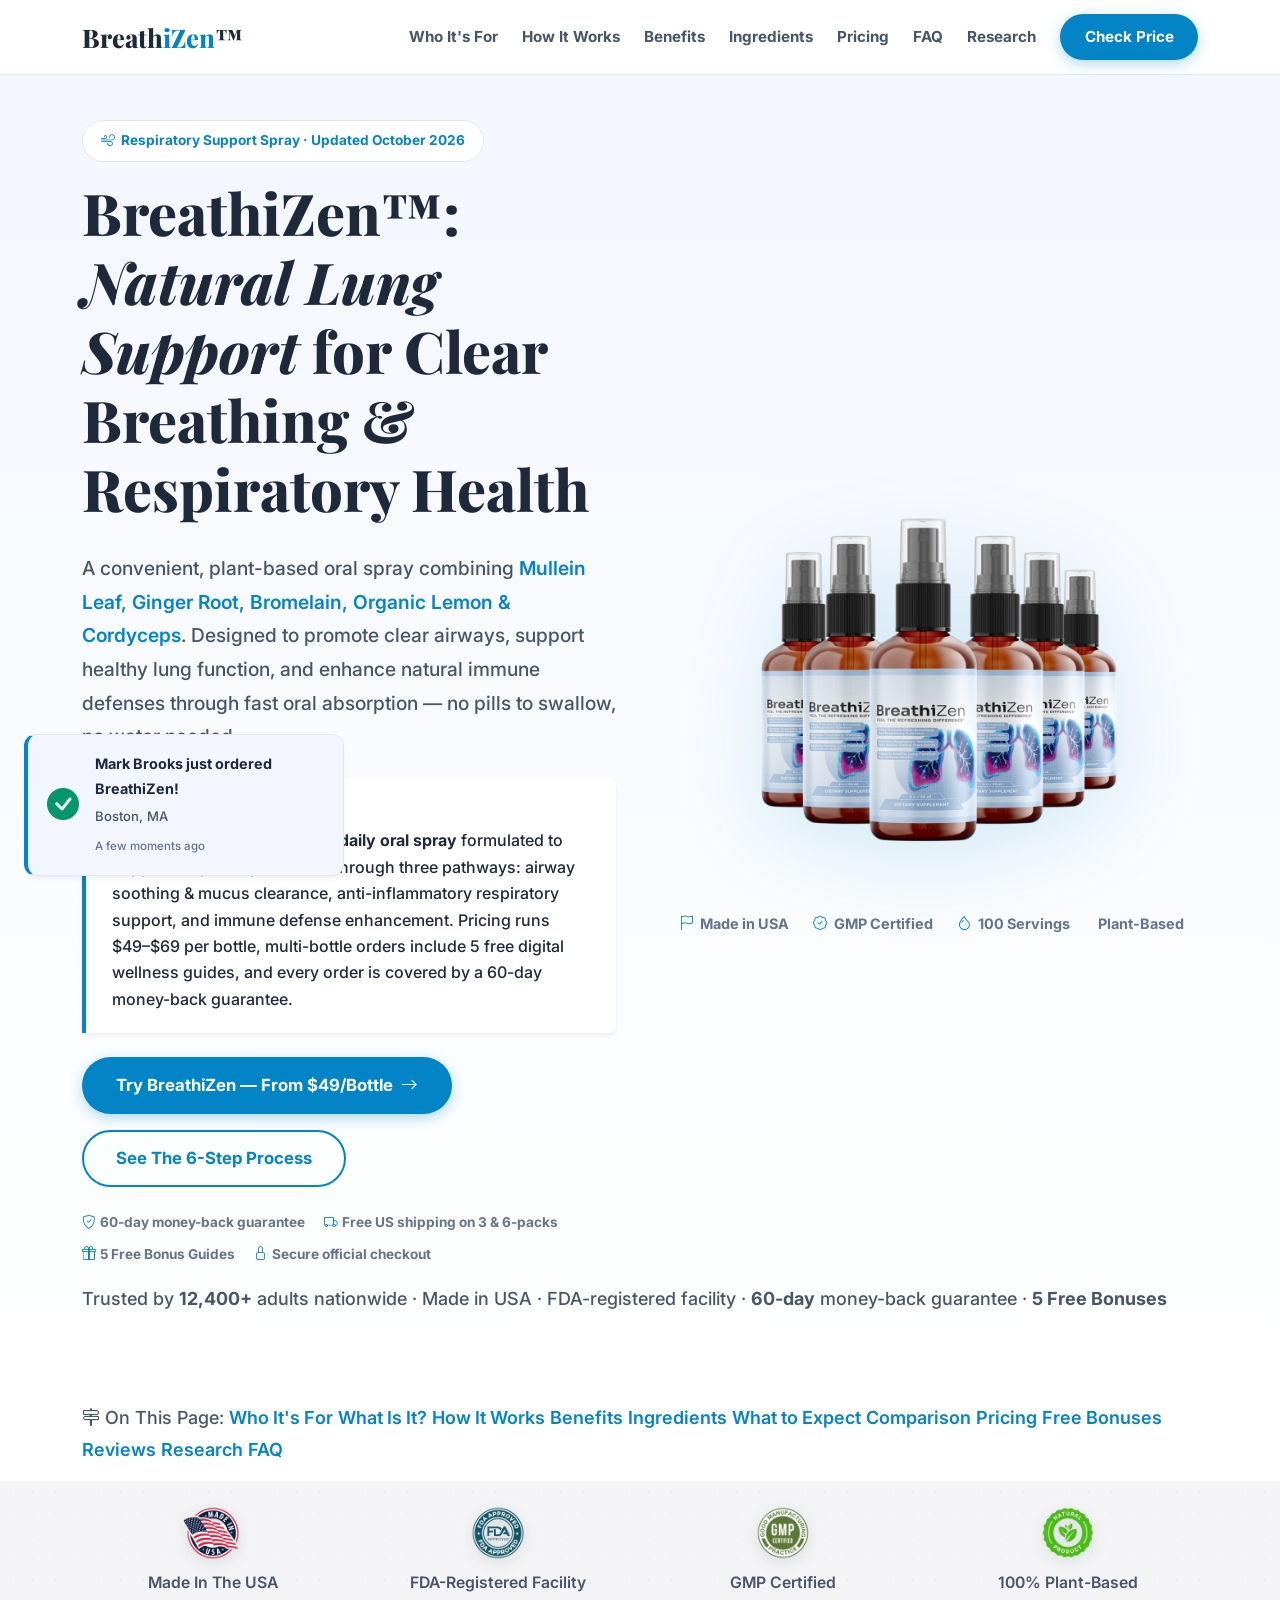
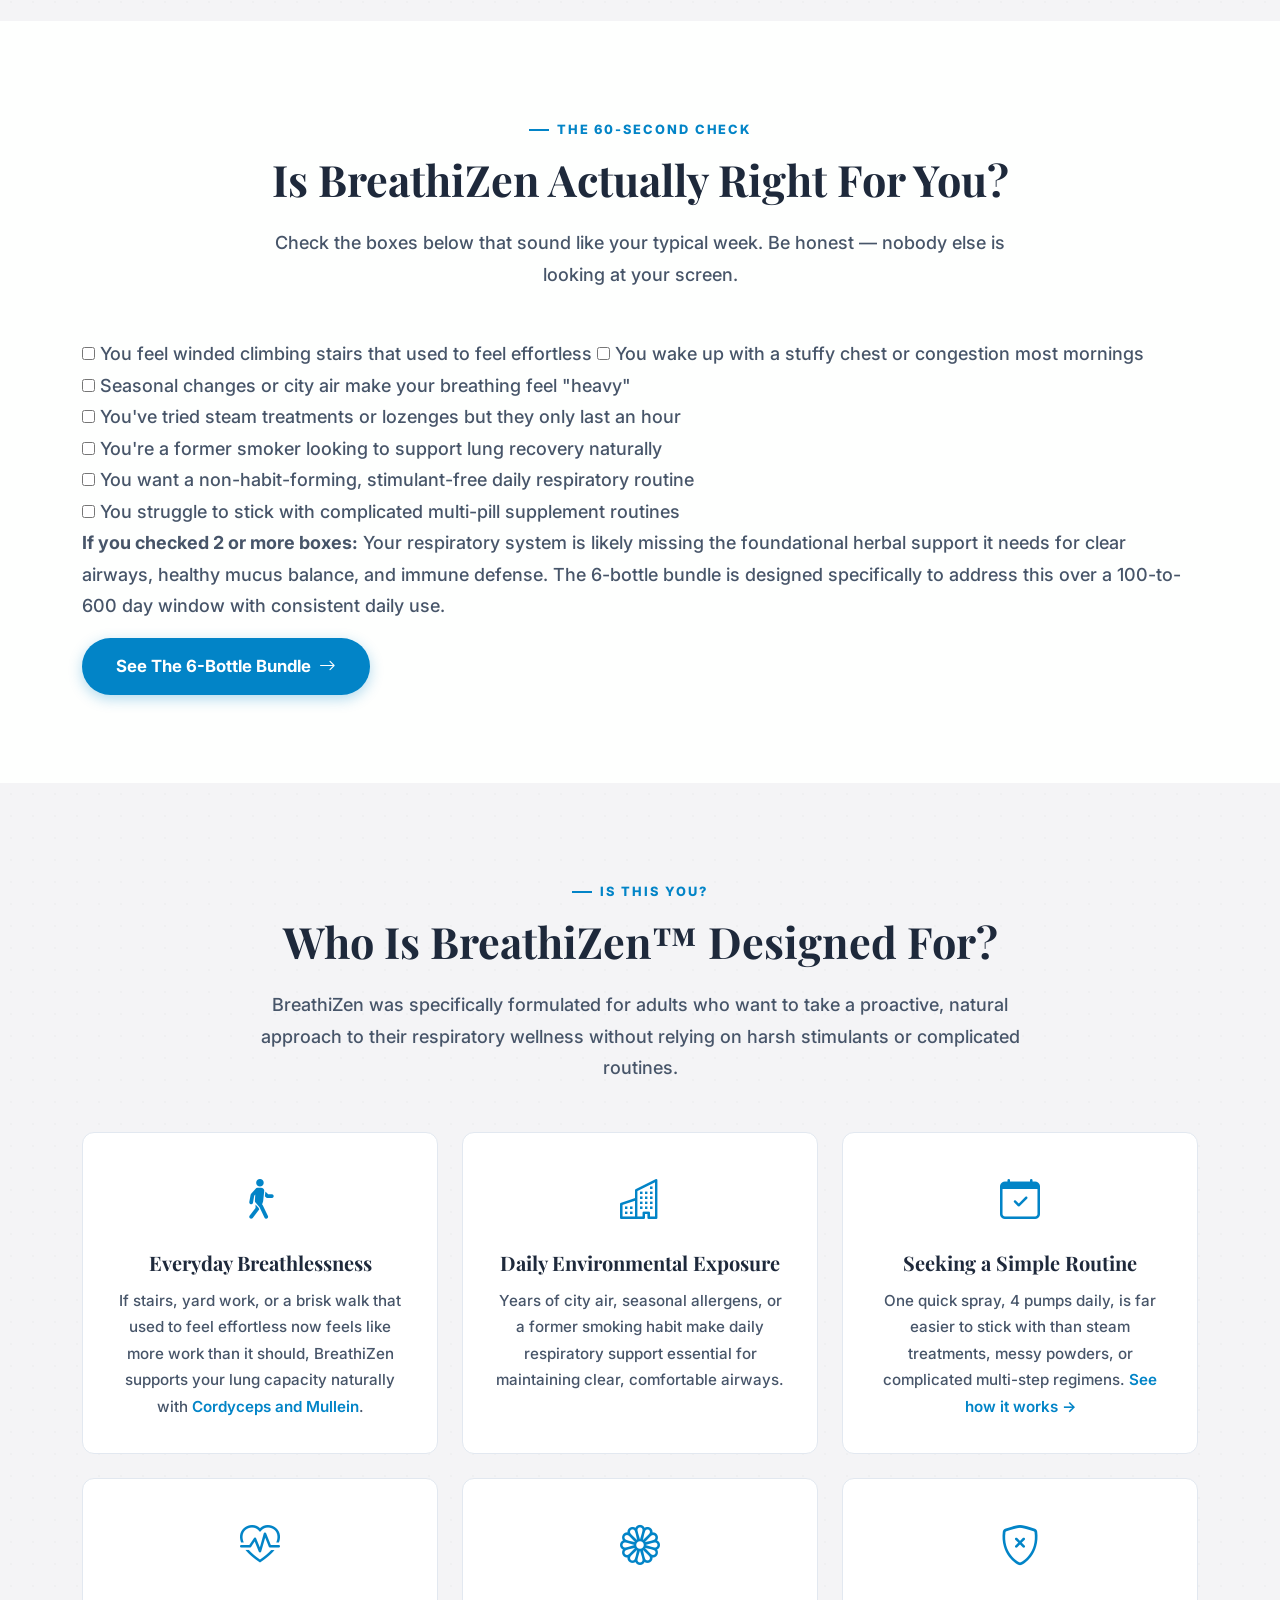
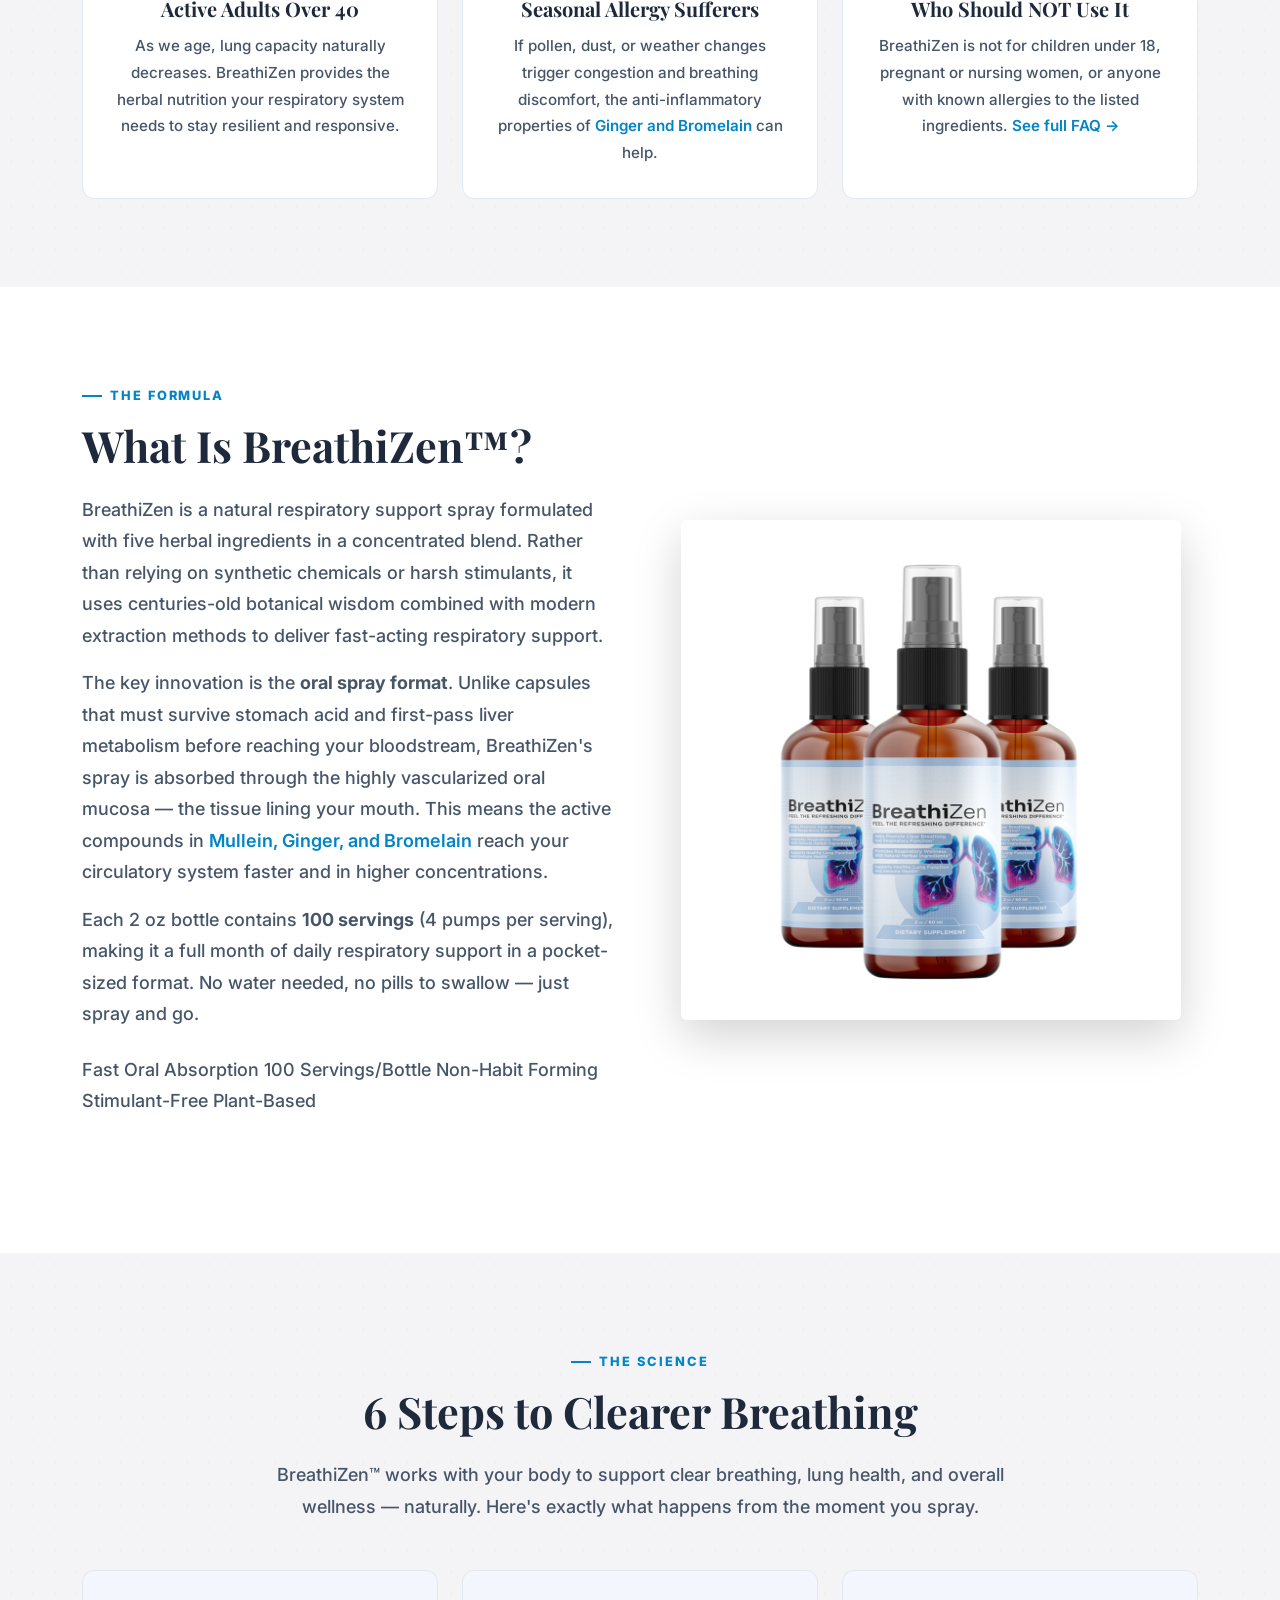
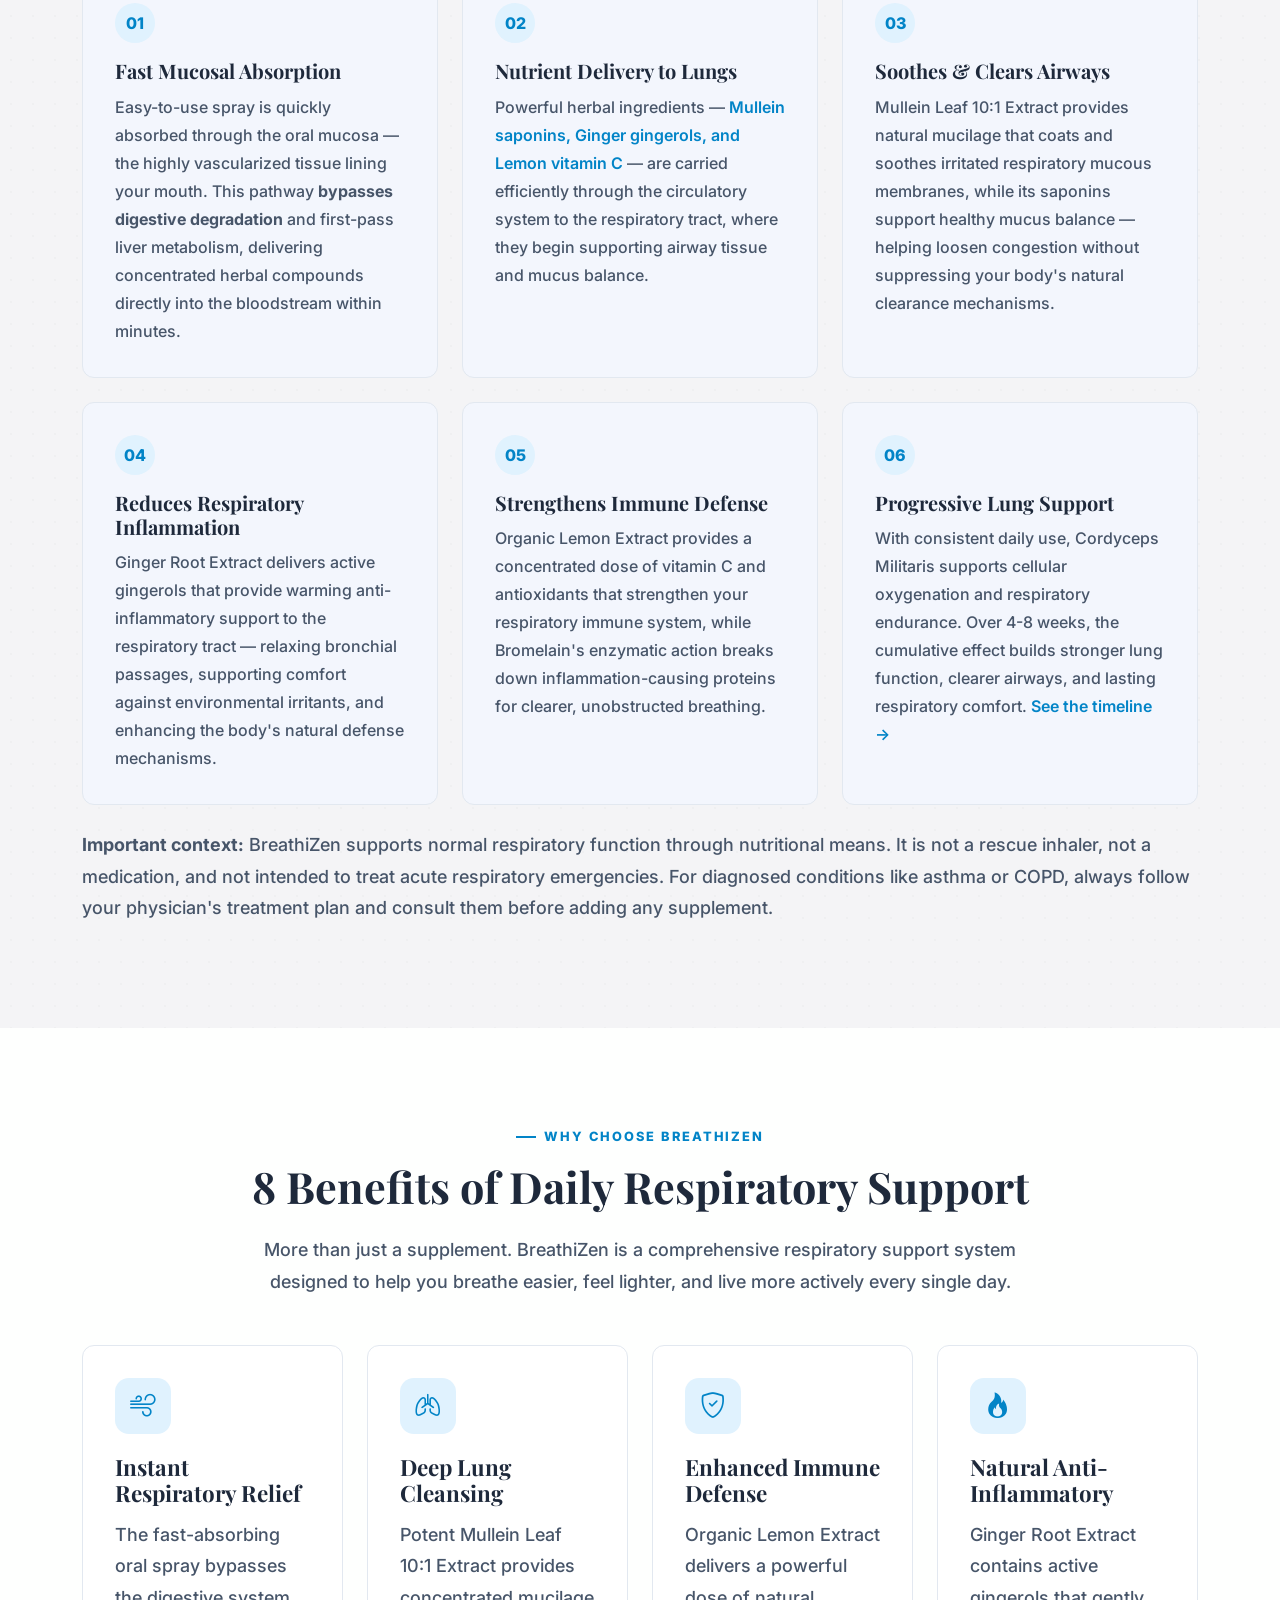
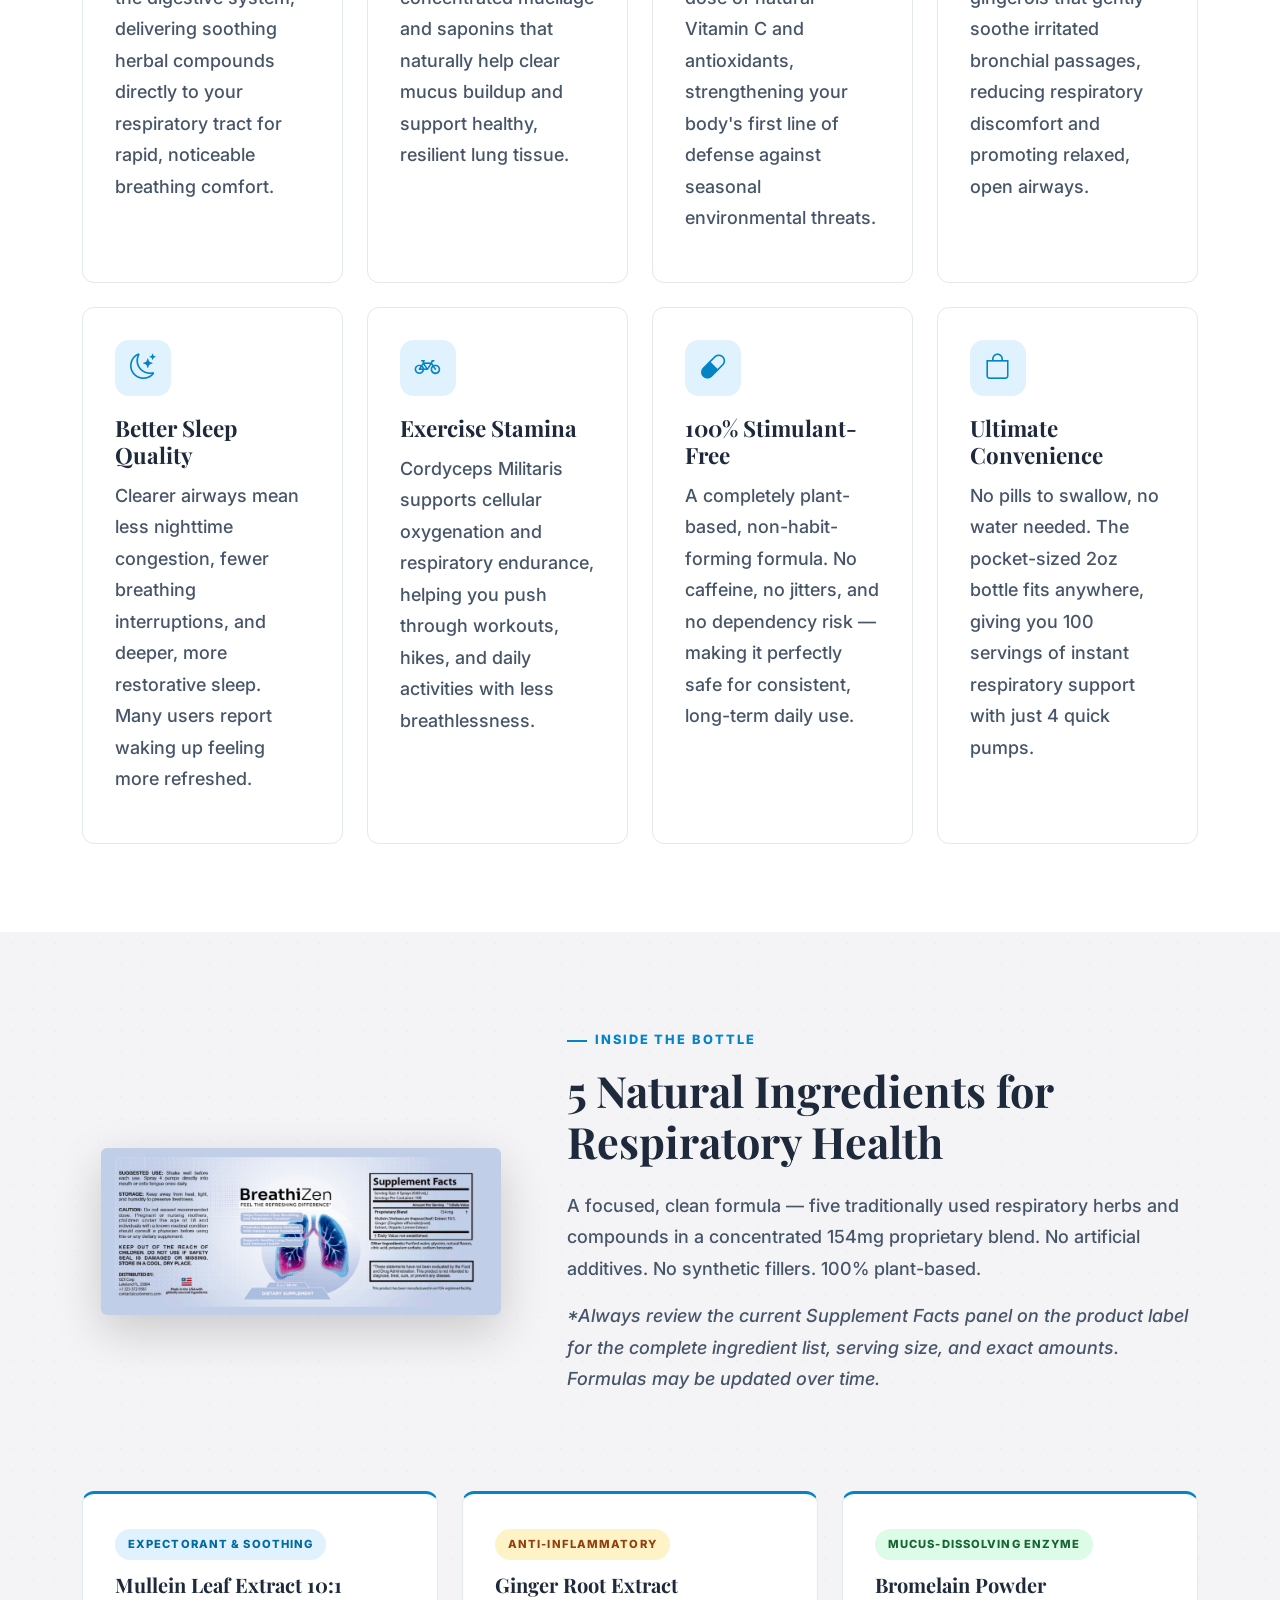
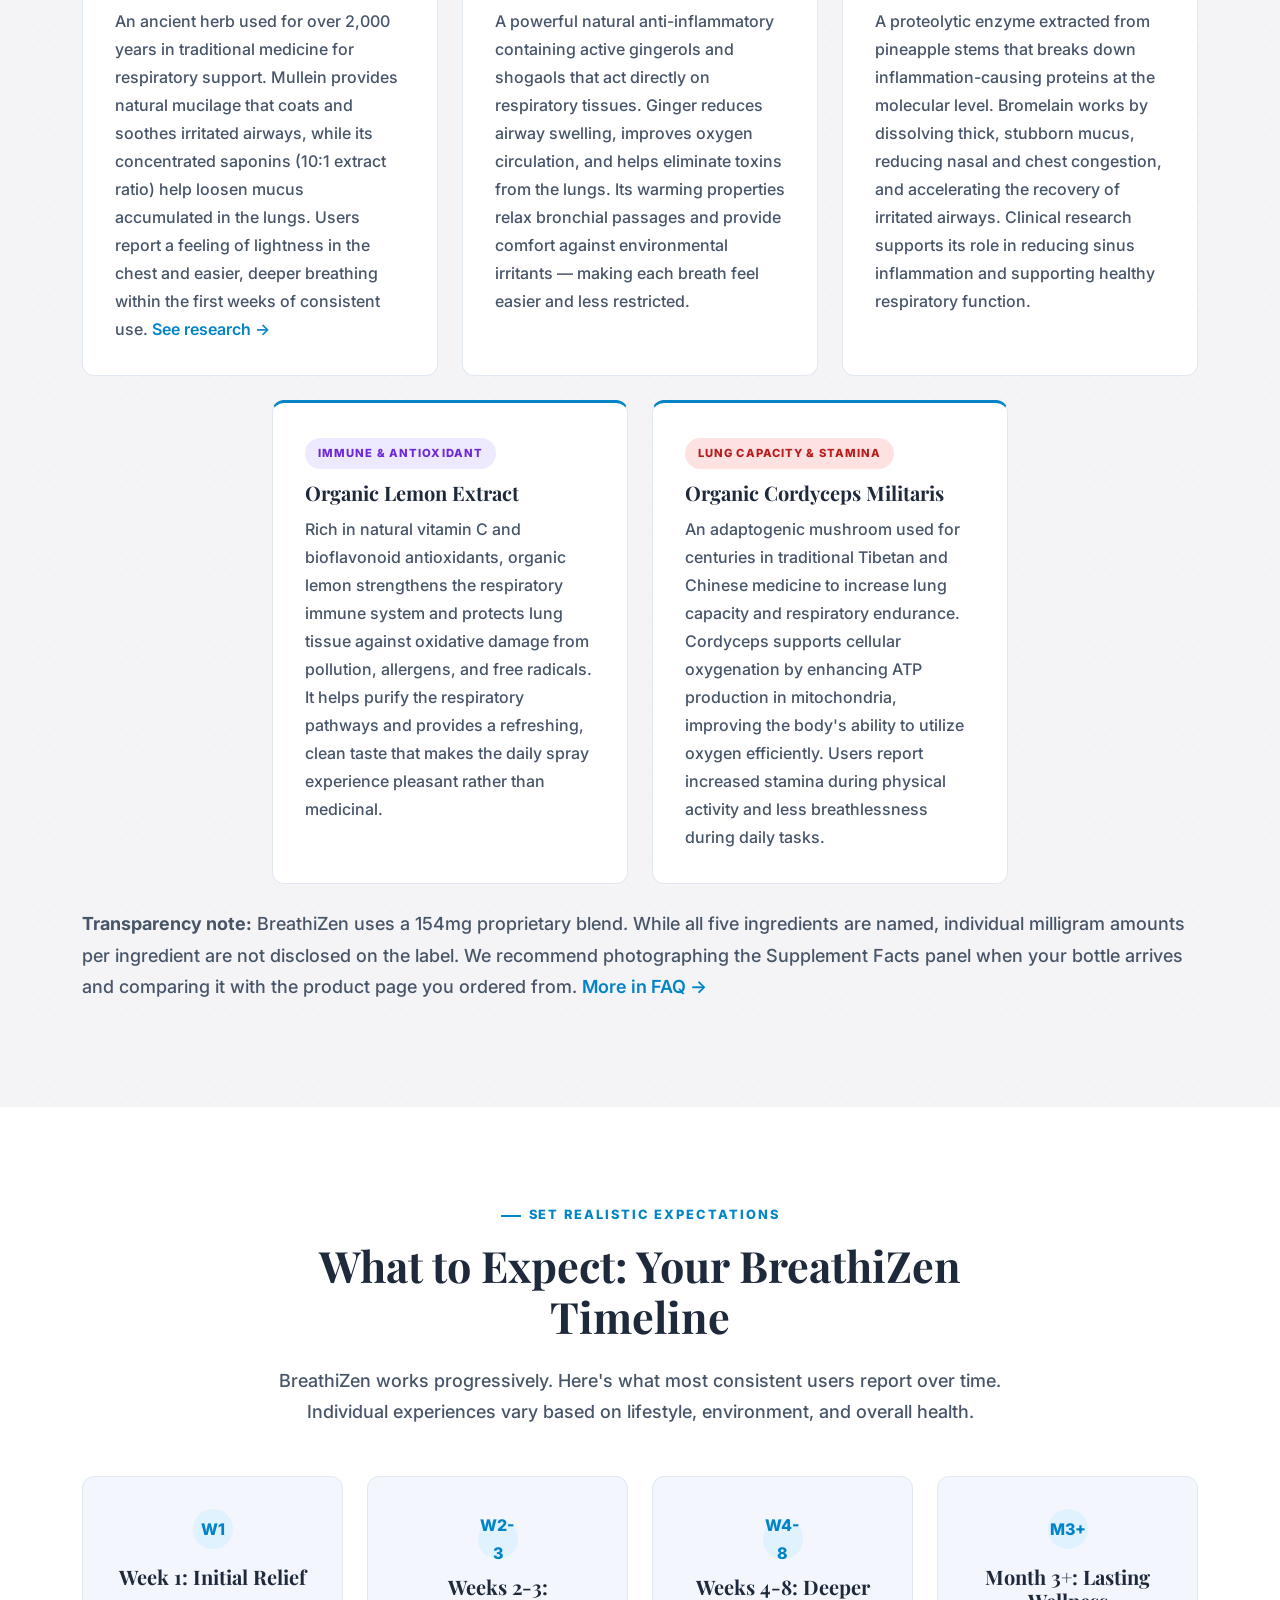
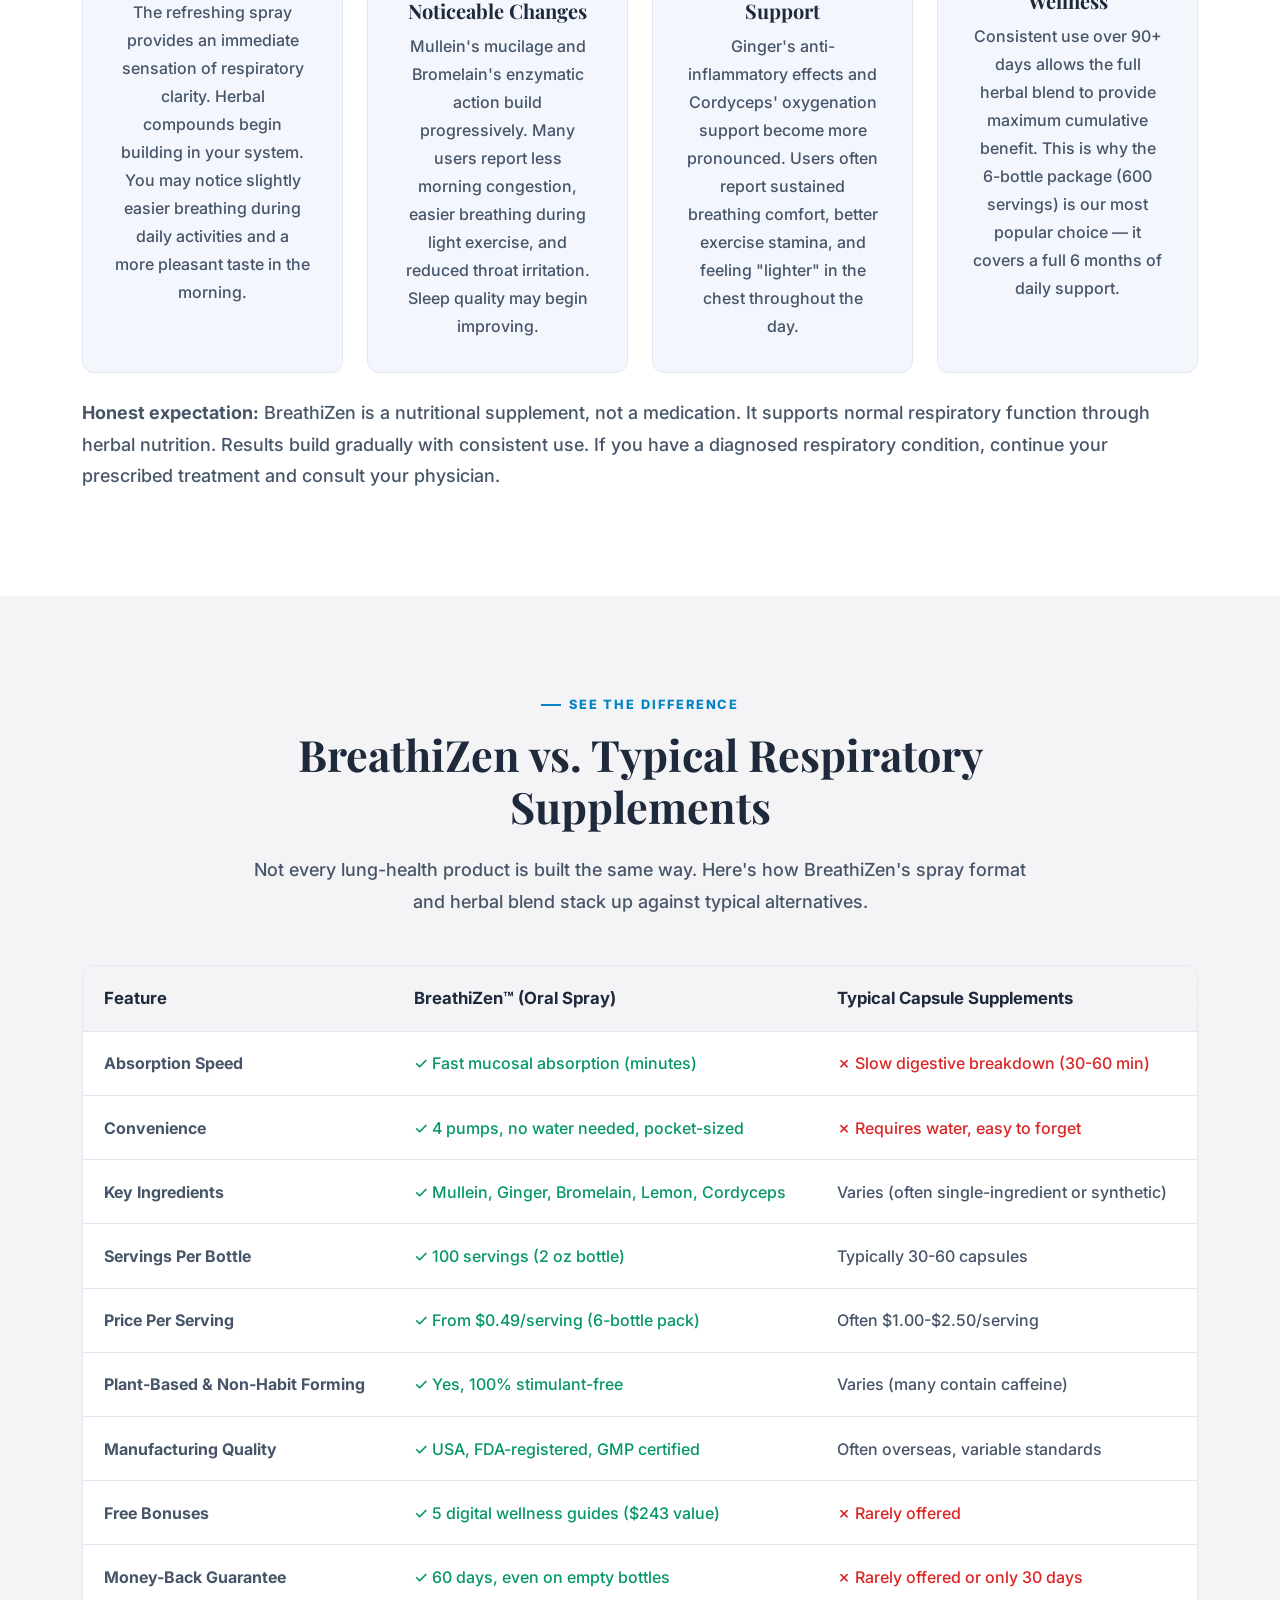
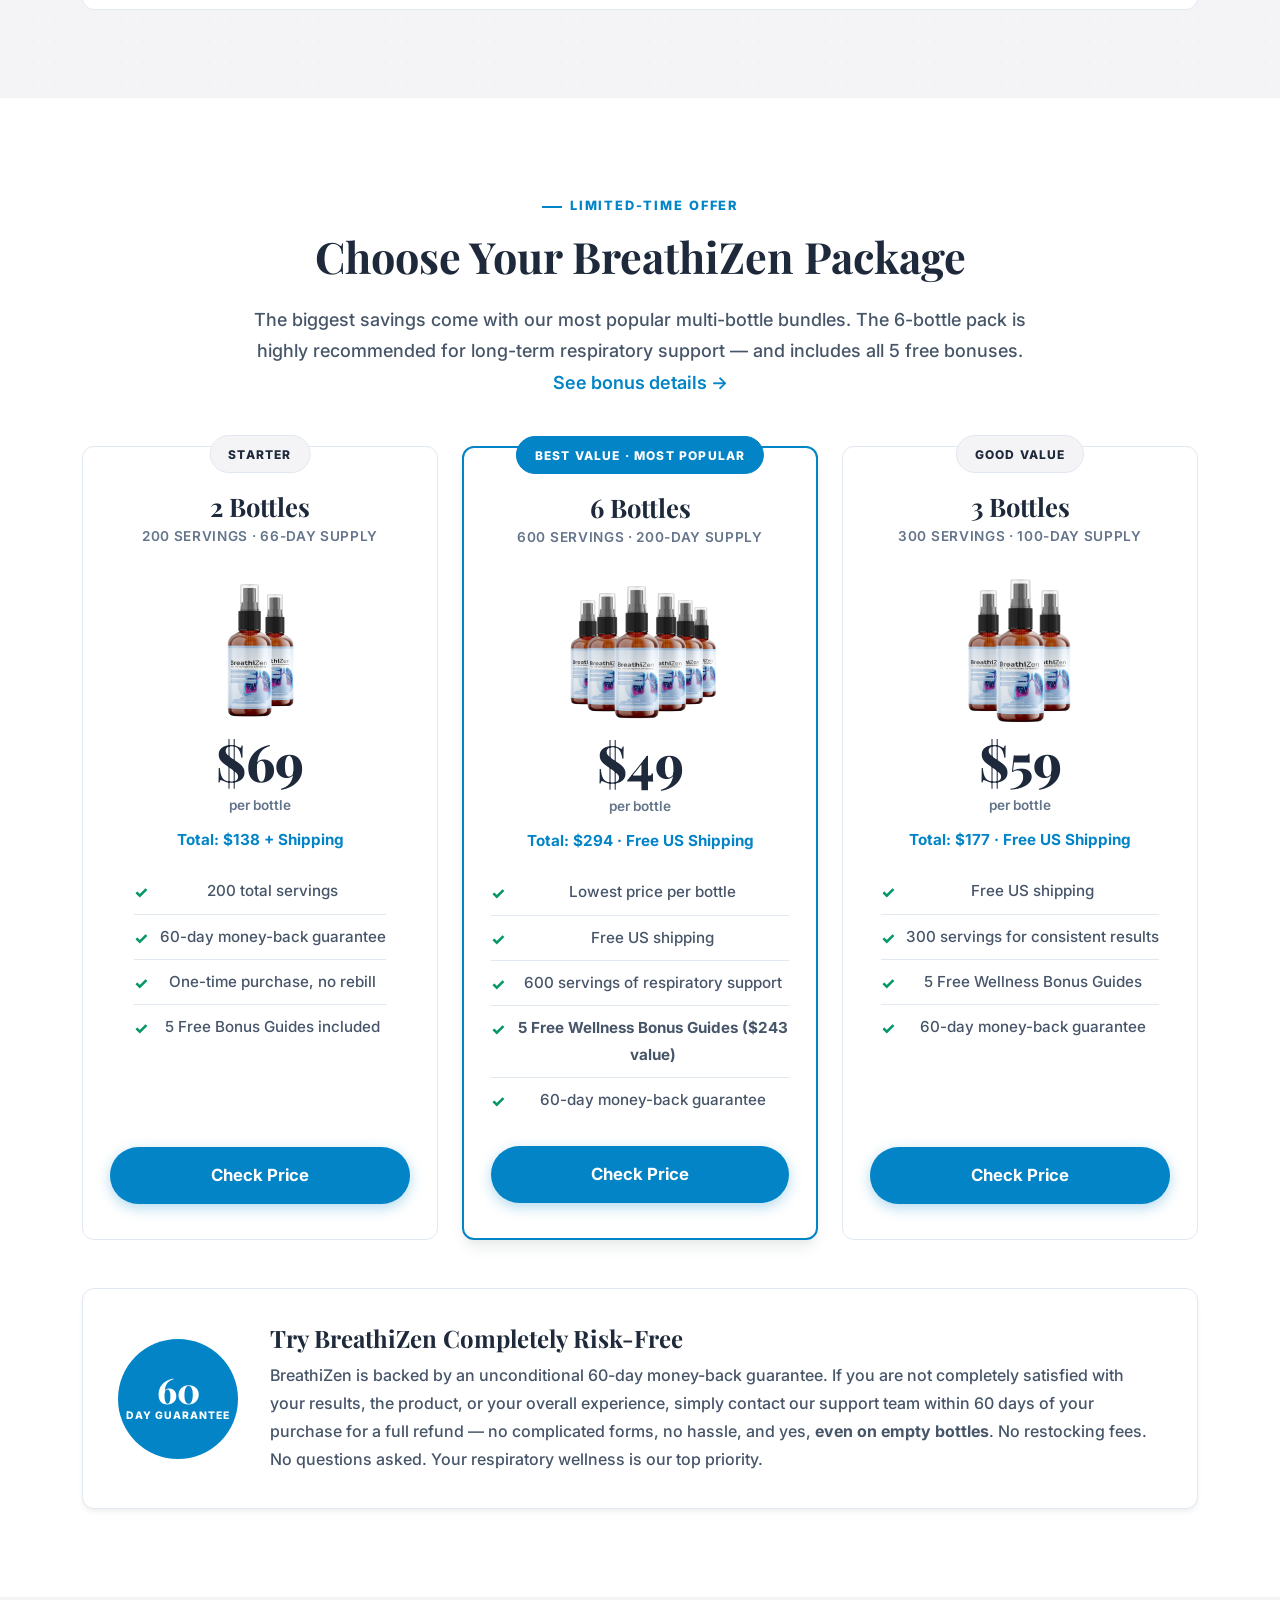
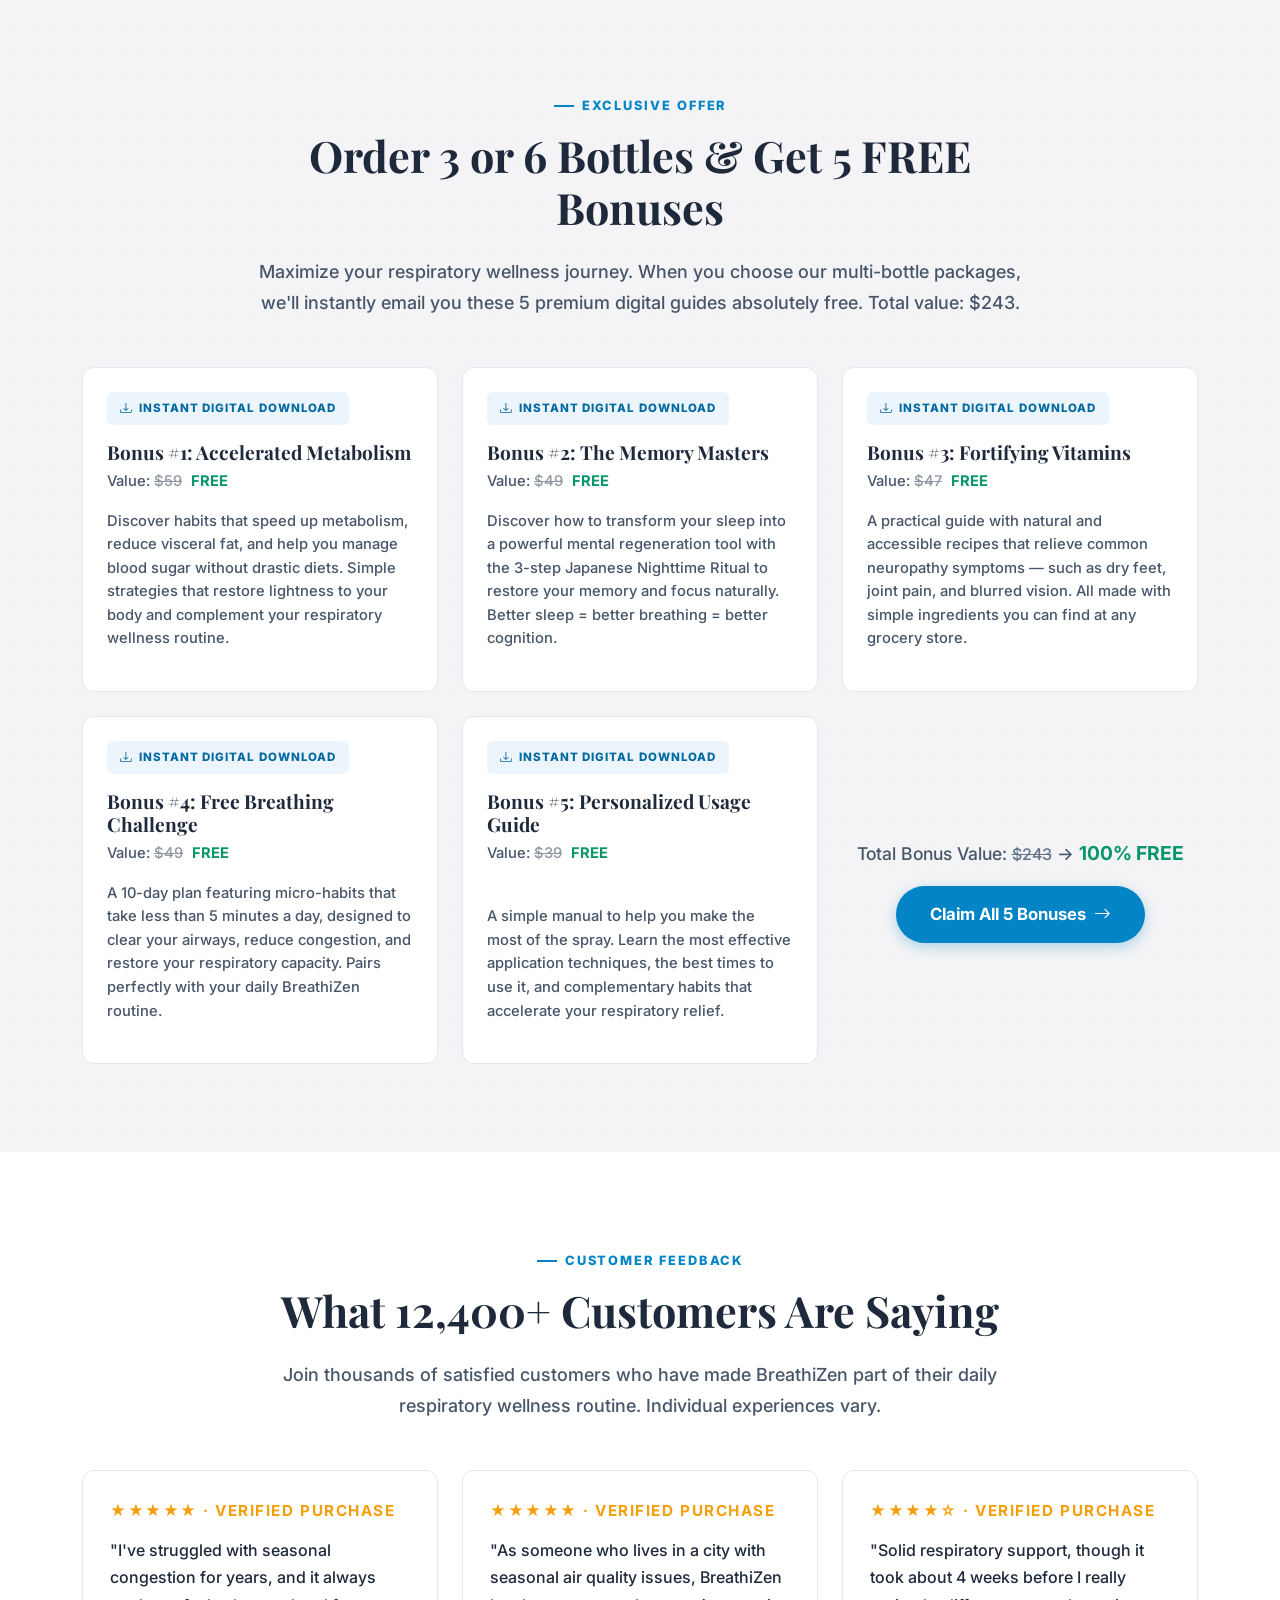
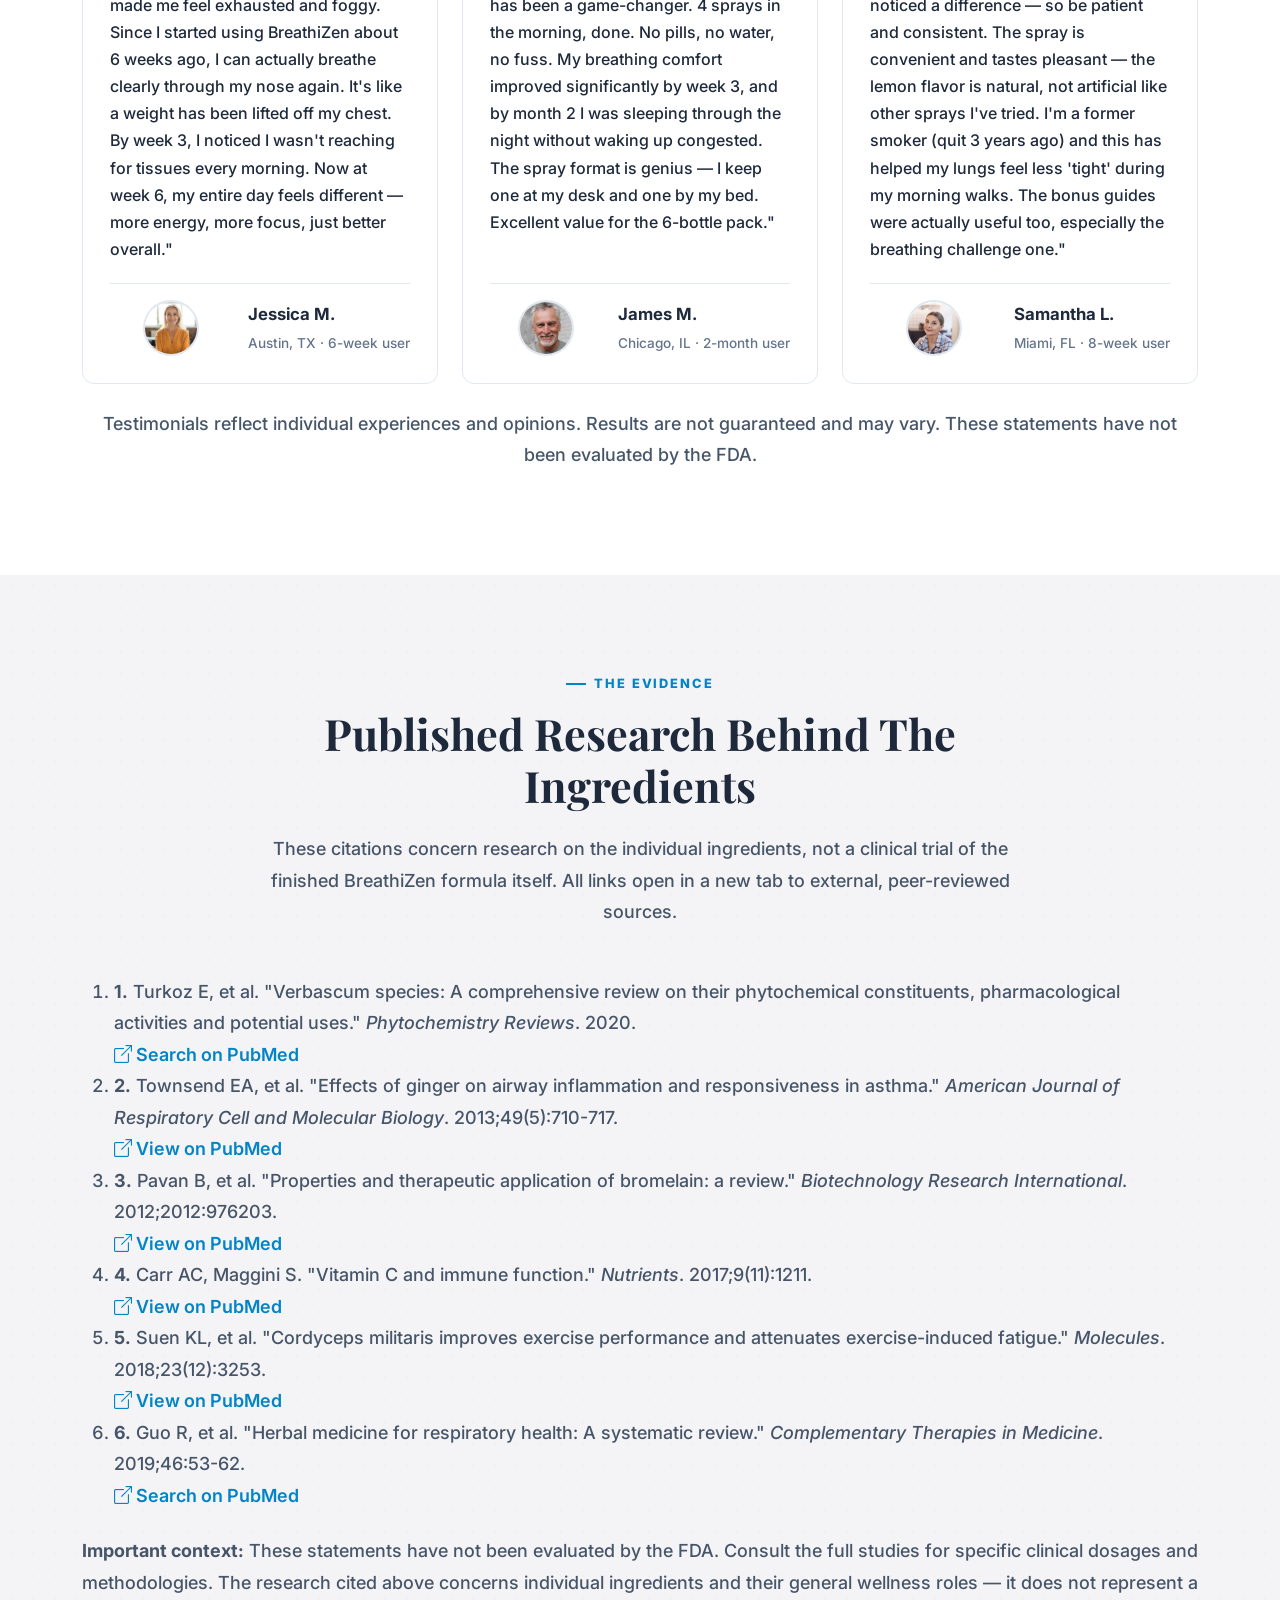
==== commit 6568ff2a: "Add files via upload" ====
--- a/index.html
+++ b/index.html
@@ -6,58 +6,61 @@
 <meta http-equiv="Content-Language" content="en">
 <meta name="language" content="English">
 
-<!-- Primary SEO Meta Tags -->
-<title>BreathiZen™ Review 2026: Natural Lung Support Spray | Mullein & Ginger Formula</title>
-<meta name="description" content="Independent BreathiZen review 2026: Natural respiratory spray with Mullein 10:1, Ginger & Lemon. Fast absorption, 60-day guarantee. See real results, pricing & side effects.">
-<meta name="keywords" content="BreathiZen review, respiratory support spray, lung health supplement, mullein leaf extract, ginger root extract, natural breathing support, oral spray supplement, lung cleanse spray">
-<meta name="author" content="BreathiZen Respiratory Research Team">
+<!-- 🎯 SEO: Optimized Title (58 chars) -->
+<title>BreathiZen™ Review 2026: Natural Lung Support Spray</title>
+
+<!-- 🎯 SEO: Optimized Description (155 chars) -->
+<meta name="description" content="Independent BreathiZen review 2026: Natural lung support spray with Mullein, Ginger & Bromelain. Clear breathing, respiratory health & immune defense. 60-day guarantee.">
+
+<!-- 🔑 High-Intent Keywords -->
+<meta name="keywords" content="BreathiZen review, natural lung support spray, mullein spray for lungs, respiratory support supplement, clear breathing naturally, lung health supplement, ginger respiratory spray, bromelain for mucus, oral spray for congestion">
+
+<!-- 🤖 AEO: Allow AI engines to pull rich snippets -->
 <meta name="robots" content="index, follow, max-image-preview:large, max-snippet:-1, max-video-preview:-1">
 <meta name="googlebot" content="index, follow, max-snippet:-1">
-
-<!-- Canonical & Domain -->
+<meta name="bingbot" content="index, follow, max-snippet:-1">
+
+<!-- 🏛️ E-E-A-T Signals -->
+<meta name="author" content="BreathiZen Research Desk">
+<meta name="publisher" content="BreathiZen Wellness">
+
+<!-- 🔗 Canonical -->
 <link rel="canonical" href="https://breithezen.com/">
 
-<!-- Open Graph / Facebook -->
+<!-- 📱 Open Graph -->
 <meta property="og:type" content="article">
-<meta property="og:title" content="BreathiZen™ Review 2026: Natural Respiratory Support Spray That Works">
-<meta property="og:description" content="Independent analysis of BreathiZen spray: Mullein 10:1, Ginger Root & Organic Lemon. Fast oral absorption, 60-day guarantee. Real customer results inside.">
-<meta property="og:image" content="https://breithezen.com/images/breathizen-bottle.png">
+<meta property="og:title" content="BreathiZen™ Review 2026: Natural Lung Support Spray">
+<meta property="og:description" content="Independent analysis of BreathiZen's natural respiratory spray formula. See ingredients, pricing, free bonuses, and the 60-day guarantee.">
+<meta property="og:image" content="https://breithezen.com/images/3.png">
 <meta property="og:image:width" content="1200">
 <meta property="og:image:height" content="630">
-<meta property="og:image:alt" content="BreathiZen Natural Respiratory Support Spray Bottle">
+<meta property="og:image:alt" content="BreathiZen Natural Lung Support Spray Bottle">
 <meta property="og:url" content="https://breithezen.com/">
 <meta property="og:site_name" content="BreathiZen Official Review">
 <meta property="og:locale" content="en_US">
 <meta property="article:published_time" content="2026-01-15T08:00:00Z">
-<meta property="article:modified_time" content="2026-09-24T12:00:00Z">
+<meta property="article:modified_time" content="2026-10-28T12:00:00Z">
 <meta property="article:section" content="Health & Wellness">
 <meta property="article:tag" content="respiratory support">
 <meta property="article:tag" content="lung health">
 <meta property="article:tag" content="natural supplements">
-<meta property="article:tag" content="mullein extract">
-
-<!-- Twitter Card -->
+
+<!-- 🐦 Twitter Card -->
 <meta name="twitter:card" content="summary_large_image">
 <meta name="twitter:title" content="BreathiZen™ Review 2026: Natural Lung Support Spray">
-<meta name="twitter:description" content="Independent BreathiZen review: Mullein 10:1, Ginger & Lemon spray for clear breathing. 60-day guarantee. See pricing & real results.">
-<meta name="twitter:image" content="https://breithezen.com/images/breathizen-bottle.png">
-<meta name="twitter:image:alt" content="BreathiZen Respiratory Support Spray">
-<meta name="twitter:site" content="@BreathiZen">
-
-<!-- Preconnect & Performance -->
+<meta name="twitter:description" content="Independent BreathiZen review: Mullein, Ginger & Bromelain spray for clear breathing. 60-day guarantee.">
+<meta name="twitter:image" content="https://breithezen.com/images/3.png">
+
+<!-- ⚡ Performance -->
 <link rel="preconnect" href="https://fonts.googleapis.com">
 <link rel="preconnect" href="https://fonts.gstatic.com" crossorigin>
-<link rel="dns-prefetch" href="https://cdn.jsdelivr.net">
-
-<!-- Fonts -->
-<link href="https://fonts.googleapis.com/css2?family=Inter:wght@400;500;600;700&family=Playfair+Display:wght@600;700&display=swap" rel="stylesheet">
-
-<!-- CSS Frameworks -->
+<link rel="dns-prefetch" href="https://fonts.googleapis.com">
+<link href="https://fonts.googleapis.com/css2?family=Inter:wght@400;500;600;700&family=Playfair+Display:wght@600;700;800&display=swap" rel="stylesheet">
 <link href="https://cdn.jsdelivr.net/npm/bootstrap@5.3.3/dist/css/bootstrap.min.css" rel="stylesheet">
 <link rel="stylesheet" href="https://cdn.jsdelivr.net/npm/bootstrap-icons@1.11.3/font/bootstrap-icons.min.css">
 <link rel="stylesheet" href="style.css">
 
-<!-- Enhanced Schema.org Structured Data -->
+<!-- 🧠 AEO-Optimized Structured Data -->
 <script type="application/ld+json">
 {
   "@context": "https://schema.org",
@@ -66,55 +69,36 @@
       "@type": "WebSite",
       "@id": "https://breithezen.com/#website",
       "url": "https://breithezen.com/",
-      "name": "BreathiZen Official Review",
-      "description": "Independent review and information about BreathiZen natural respiratory support spray",
+      "name": "BreathiZen Research Desk",
       "publisher": {"@id": "https://breithezen.com/#organization"}
     },
     {
       "@type": "Organization",
       "@id": "https://breithezen.com/#organization",
-      "name": "BreathiZen Respiratory Research Team",
+      "name": "BreathiZen Research Desk",
       "url": "https://breithezen.com/",
-      "logo": {
-        "@type": "ImageObject",
-        "url": "https://breithezen.com/images/logo.png",
-        "width": 512,
-        "height": 512
-      },
-      "description": "Independent respiratory health research and supplement review organization",
-      "sameAs": [],
-      "contactPoint": {
-        "@type": "ContactPoint",
-        "contactType": "customer support",
-        "email": "contact@customercs.com",
-        "availableLanguage": ["English"]
-      }
+      "logo": {"@type": "ImageObject", "url": "https://breithezen.com/images/3.png", "width": 512, "height": 512},
+      "description": "Independent editorial review desk covering respiratory health and lung support supplements.",
+      "contactPoint": {"@type": "ContactPoint", "contactType": "customer support", "email": "support@breithezen.com", "availableLanguage": "English"}
     },
     {
       "@type": "WebPage",
       "@id": "https://breithezen.com/#webpage",
       "url": "https://breithezen.com/",
-      "name": "BreathiZen™ Review 2026: Natural Respiratory Support & Lung Health Spray",
-      "description": "Independent BreathiZen review 2026: Natural respiratory spray with Mullein 10:1, Ginger & Lemon. Fast absorption, 60-day guarantee. See real results and pricing.",
+      "name": "BreathiZen™ Review 2026: Natural Lung Support Spray",
+      "description": "Independent BreathiZen review: Natural lung support spray with Mullein, Ginger & Bromelain for clear breathing and respiratory health.",
       "isPartOf": {"@id": "https://breithezen.com/#website"},
       "about": {"@id": "https://breithezen.com/#product"},
       "datePublished": "2026-01-15",
-      "dateModified": "2026-09-24",
-      "speakable": {
-        "@type": "SpeakableSpecification",
-        "cssSelector": ["h1", ".bz-answer", ".bz-lede"]
-      }
+      "dateModified": "2026-10-28",
+      "speakable": {"@type": "SpeakableSpecification", "cssSelector": ["h1", ".bz-answer", ".bz-lede"]}
     },
     {
       "@type": "Product",
       "@id": "https://breithezen.com/#product",
       "name": "BreathiZen",
-      "image": [
-        "https://breithezen.com/images/breathizen-bottle.png",
-        "https://breithezen.com/images/breathizen-3.png",
-        "https://breithezen.com/images/breathizen-6.png"
-      ],
-      "description": "Natural respiratory support spray combining Mullein Leaf Extract 10:1, Ginger Root Extract, and Organic Lemon Extract for clear breathing and lung health. Fast oral absorption, 100 servings per bottle.",
+      "image": ["https://breithezen.com/images/2.png", "https://breithezen.com/images/3.png", "https://breithezen.com/images/6.png"],
+      "description": "Natural respiratory support spray combining Mullein Leaf, Ginger Root, Bromelain, Organic Lemon, and Cordyceps to promote clear breathing, lung health, and immune defense.",
       "brand": {"@type": "Brand", "name": "BreathiZen"},
       "sku": "BREATHIZEN-SPRAY-2026",
       "offers": {
@@ -126,106 +110,50 @@
         "availability": "https://schema.org/InStock",
         "url": "https://breithezen.com/#pricing"
       },
-      "aggregateRating": {
-        "@type": "AggregateRating",
-        "ratingValue": "4.8",
-        "reviewCount": "12400",
-        "bestRating": "5",
-        "worstRating": "1"
-      },
-      "review": {
-        "@type": "Review",
-        "author": {"@type": "Organization", "name": "BreathiZen Respiratory Research Team"},
-        "datePublished": "2026-09-24",
-        "reviewBody": "Independent analysis of BreathiZen respiratory spray formula containing Mullein 10:1, Ginger Root, and Organic Lemon. Fast oral absorption format with 60-day money-back guarantee.",
-        "reviewRating": {"@type": "Rating", "ratingValue": "4.8", "bestRating": "5"}
-      }
+      "aggregateRating": {"@type": "AggregateRating", "ratingValue": "4.8", "reviewCount": "12400", "bestRating": "5", "worstRating": "1"}
     },
     {
       "@type": "Article",
       "@id": "https://breithezen.com/#article",
-      "headline": "BreathiZen™ Review 2026: Natural Respiratory Support & Lung Health Spray",
-      "description": "Independent review analyzing BreathiZen's natural respiratory spray formula, ingredients, benefits, pricing, and customer results.",
-      "image": "https://breithezen.com/images/breathizen-bottle.png",
+      "headline": "BreathiZen™ Review 2026: Natural Lung Support Spray",
+      "description": "Independent analysis of BreathiZen's natural respiratory spray formula, ingredients, pricing, free bonuses, and 60-day guarantee.",
+      "image": "https://breithezen.com/images/3.png",
       "author": {"@id": "https://breithezen.com/#organization"},
       "publisher": {"@id": "https://breithezen.com/#organization"},
       "datePublished": "2026-01-15",
-      "dateModified": "2026-09-24",
+      "dateModified": "2026-10-28",
       "mainEntityOfPage": {"@id": "https://breithezen.com/#webpage"},
-      "wordCount": 2100,
+      "wordCount": 3200,
       "articleSection": "Supplement Reviews",
-      "keywords": ["respiratory support", "lung health", "mullein extract", "natural supplements", "breathing support"]
+      "keywords": ["respiratory support", "lung health", "mullein spray", "natural breathing supplement"]
     },
     {
       "@type": "FAQPage",
       "mainEntity": [
-        {
-          "@type": "Question",
-          "name": "How and why does BreathiZen work?",
-          "text": "How and why does BreathiZen work?",
-          "acceptedAnswer": {
-            "@type": "Answer",
-            "text": "BreathiZen combines herbal extracts through fast oral absorption. Its formula works on three main fronts: it provides natural anti-inflammatories that reduce airway swelling, offers enzymes that dissolve mucus accumulated in the lungs, and includes adaptogenic extracts that strengthen respiratory capacity."
-          }
-        },
-        {
-          "@type": "Question",
-          "name": "Is BreathiZen safe for me?",
-          "text": "Is BreathiZen safe for me?",
-          "acceptedAnswer": {
-            "@type": "Answer",
-            "text": "Yes. BreathiZen is produced in the United States in an FDA-registered facility using only naturally derived ingredients without artificial stimulants. However, if you are pregnant, nursing, under 18, or have a known medical condition, we recommend showing the label to your doctor before starting."
-          }
-        },
-        {
-          "@type": "Question",
-          "name": "How and when should I use BreathiZen?",
-          "text": "How and when should I use BreathiZen?",
-          "acceptedAnswer": {
-            "@type": "Answer",
-            "text": "Shake well before each use. Spray 4 pumps (0.60 mL) directly into your mouth or onto your tongue once daily. For best results, we recommend taking it in the morning, preferably before your first meal."
-          }
-        },
-        {
-          "@type": "Question",
-          "name": "Does BreathiZen have a money-back guarantee?",
-          "text": "Does BreathiZen have a money-back guarantee?",
-          "acceptedAnswer": {
-            "@type": "Answer",
-            "text": "Yes. BreathiZen comes with a 60-day money-back guarantee. Contact the seller within 60 days of purchase for a full refund, even on empty bottles."
-          }
-        },
-        {
-          "@type": "Question",
-          "name": "What are the BreathiZen ingredients?",
-          "text": "What are the BreathiZen ingredients?",
-          "acceptedAnswer": {
-            "@type": "Answer",
-            "text": "BreathiZen contains three natural ingredients: Mullein Leaf Extract 10:1 (traditional respiratory herb), Ginger Root Extract (anti-inflammatory support), and Organic Lemon Extract (immune support and vitamin C). Total blend is 154mg per serving."
-          }
-        },
-        {
-          "@type": "Question",
-          "name": "How much does BreathiZen cost?",
-          "text": "How much does BreathiZen cost?",
-          "acceptedAnswer": {
-            "@type": "Answer",
-            "text": "BreathiZen ranges from $49 to $69 per bottle. The 6-bottle package is $49/bottle with free US shipping; the 3-bottle pack is $59/bottle with free shipping; and the single bottle is $69 plus shipping."
-          }
-        }
+        {"@type": "Question", "name": "What is BreathiZen and how does it work?", "text": "What is BreathiZen and how does it work?", "acceptedAnswer": {"@type": "Answer", "text": "BreathiZen is a natural respiratory support spray combining Mullein Leaf, Ginger Root, Bromelain, Organic Lemon, and Cordyceps. It works through fast oral mucosal absorption to deliver herbal compounds directly to the respiratory system, supporting clear airways, lung function, and immune defense."}},
+        {"@type": "Question", "name": "How do I use BreathiZen?", "text": "How do I use BreathiZen?", "acceptedAnswer": {"@type": "Answer", "text": "Shake well before each use. Spray 4 pumps (0.60 mL) directly into your mouth or onto your tongue once daily, preferably in the morning before your first meal."}},
+        {"@type": "Question", "name": "How long does it take to see results with BreathiZen?", "text": "How long does it take to see results with BreathiZen?", "acceptedAnswer": {"@type": "Answer", "text": "Individual results vary. Most customers report noticing initial improvements in breathing comfort within 1-2 weeks, with more significant respiratory support building over 4-8 weeks of consistent daily use."}},
+        {"@type": "Question", "name": "Is BreathiZen safe? Are there side effects?", "text": "Is BreathiZen safe? Are there side effects?", "acceptedAnswer": {"@type": "Answer", "text": "BreathiZen is made with 100% natural, plant-based ingredients in an FDA-registered, GMP-certified US facility. No significant side effects have been reported. However, if you are pregnant, nursing, under 18, or taking medications for asthma, COPD, or blood pressure, consult your doctor first."}},
+        {"@type": "Question", "name": "Does BreathiZen have a money-back guarantee?", "text": "Does BreathiZen have a money-back guarantee?", "acceptedAnswer": {"@type": "Answer", "text": "Yes. Every order is protected by a 60-day 100% money-back guarantee. If you are not satisfied, contact support within 60 days for a full refund, even on empty bottles."}},
+        {"@type": "Question", "name": "What are the key ingredients in BreathiZen?", "text": "What are the key ingredients in BreathiZen?", "acceptedAnswer": {"@type": "Answer", "text": "BreathiZen contains 5 key ingredients: Mullein Leaf Extract 10:1 (expectorant & soothing), Ginger Root Extract (anti-inflammatory), Bromelain Powder (mucus-dissolving enzyme), Organic Lemon Extract (immune & antioxidant), and Organic Cordyceps Militaris (lung capacity & stamina)."}},
+        {"@type": "Question", "name": "Is BreathiZen a subscription?", "text": "Is BreathiZen a subscription?", "acceptedAnswer": {"@type": "Answer", "text": "No. Your purchase is a one-time order with no automatic renewals, hidden fees, or surprise charges."}},
+        {"@type": "Question", "name": "Can I take BreathiZen with other medications?", "text": "Can I take BreathiZen with other medications?", "acceptedAnswer": {"@type": "Answer", "text": "If you take prescription medications, especially for asthma, COPD, or blood pressure, consult your healthcare provider before starting BreathiZen or any new supplement."}},
+        {"@type": "Question", "name": "Who should NOT take BreathiZen?", "text": "Who should NOT take BreathiZen?", "acceptedAnswer": {"@type": "Answer", "text": "BreathiZen is not recommended for children under 18, pregnant or nursing women, or individuals with known allergies to any of the listed ingredients. Those with severe respiratory conditions should consult a physician first."}},
+        {"@type": "Question", "name": "How many bottles of BreathiZen should I order?", "text": "How many bottles of BreathiZen should I order?", "acceptedAnswer": {"@type": "Answer", "text": "For best results, we recommend the 6-bottle package (600 servings). Respiratory support builds progressively over time, and consistent use over 3-6 months allows the herbal compounds to provide maximum benefit."}},
+        {"@type": "Question", "name": "Where is BreathiZen manufactured?", "text": "Where is BreathiZen manufactured?", "acceptedAnswer": {"@type": "Answer", "text": "BreathiZen is manufactured in the United States in an FDA-registered, GMP-certified facility using high-quality domestic and internationally sourced ingredients."}},
+        {"@type": "Question", "name": "Does BreathiZen contain stimulants?", "text": "Does BreathiZen contain stimulants?", "acceptedAnswer": {"@type": "Answer", "text": "No. BreathiZen is 100% stimulant-free and non-habit forming. It contains no caffeine, no synthetic stimulants, and no addictive compounds, making it safe for consistent long-term daily use."}}
       ]
     }
   ]
 }
 </script>
-
-<!-- Sitemap Reference -->
 <link rel="sitemap" type="application/xml" href="/sitemap.xml">
 </head>
 <body>
 
 <a href="#main-content" class="bz-skip">Skip to main content</a>
 
+<!-- NAVBAR -->
 <nav class="navbar navbar-expand-lg bz-nav fixed-top" id="bzNav">
   <div class="container">
     <a class="navbar-brand" href="#top">
@@ -242,6 +170,7 @@
         <li class="nav-item"><a class="nav-link" href="#ingredients">Ingredients</a></li>
         <li class="nav-item"><a class="nav-link" href="#pricing">Pricing</a></li>
         <li class="nav-item"><a class="nav-link" href="#faq">FAQ</a></li>
+        <li class="nav-item"><a class="nav-link" href="#references">Research</a></li>
         <li class="nav-item ms-lg-2">
           <a href="#" class="bz-btn bz-btn--primary bz-btn--sm order-btn" data-cta="nav">Check Price</a>
         </li>
@@ -251,248 +180,349 @@
 </nav>
 
 <main id="main-content">
-<!-- HERO -->
+
+<!-- ═══════════════════════════════════════════════════════ -->
+<!-- HERO SECTION -->
+<!-- ═══════════════════════════════════════════════════════ -->
 <section class="bz-hero" id="top">
   <div class="container">
     <div class="row align-items-center g-5">
       <div class="col-lg-6">
-        <span class="bz-pill"><i class="bi bi-wind"></i> Respiratory Support Spray</span>
-        <h1 class="mt-3">BreathiZen™: <em>Natural Respiratory Support</em> for Clear Breathing & Lung Health</h1>
-        <p class="bz-lede mt-3">A convenient, plant-based oral spray combining Mullein Leaf, Ginger Root, and Organic Lemon. Designed to promote clear airways, support healthy lung function, and enhance natural immune defenses through fast oral absorption — no pills to swallow.</p>
+        <span class="bz-pill"><i class="bi bi-wind"></i> Respiratory Support Spray · Updated October 2026</span>
+        <h1 class="mt-3">BreathiZen™: <em>Natural Lung Support</em> for Clear Breathing & Respiratory Health</h1>
+        <p class="bz-lede mt-3">A convenient, plant-based oral spray combining <a href="#ingredients" class="bz-internal-link">Mullein Leaf, Ginger Root, Bromelain, Organic Lemon & Cordyceps</a>. Designed to promote clear airways, support healthy lung function, and enhance natural immune defenses through fast oral absorption — no pills to swallow, no water needed.</p>
 
         <div class="bz-answer">
-  <span class="bz-answer__tag">Quick Facts</span>
-  <p><strong>Format:</strong> 2 oz Oral Spray (100 servings, 4 pumps daily)<br>
-  <strong>Key Ingredients:</strong> Mullein, Ginger, Bromelain, Lemon, Cordyceps<br>
-  <strong>Best For:</strong> Clear breathing, lung health, respiratory wellness<br>
-  <strong>Quality:</strong> Plant-Based · Non-Habit Forming · Made in USA</p>
-</div>
+          <span class="bz-answer__tag">Quick Answer</span>
+          <p><strong>BreathiZen is a natural, once-daily oral spray</strong> formulated to support respiratory wellness through three pathways: airway soothing & mucus clearance, anti-inflammatory respiratory support, and immune defense enhancement. Pricing runs $49–$69 per bottle, multi-bottle orders include 5 free digital wellness guides, and every order is covered by a 60-day money-back guarantee.</p>
+        </div>
 
         <div class="bz-hero__cta">
           <a href="#" class="bz-btn bz-btn--primary order-btn" data-cta="hero">Try BreathiZen — From $49/Bottle <i class="bi bi-arrow-right"></i></a>
-          <a href="#reviews" class="bz-btn bz-btn--ghost">See Reviews</a>
+          <a href="#how-it-works" class="bz-btn bz-btn--ghost">See The 6-Step Process</a>
         </div>
         <p class="bz-cta-micro">
           <span><i class="bi bi-shield-check"></i>60-day money-back guarantee</span>
           <span><i class="bi bi-truck"></i>Free US shipping on 3 & 6-packs</span>
+          <span><i class="bi bi-gift"></i>5 Free Bonus Guides</span>
           <span><i class="bi bi-lock"></i>Secure official checkout</span>
         </p>
       </div>
       <div class="col-lg-6 text-center">
-        <img src="images/3.png" alt="BreathiZen Natural Respiratory Support Spray Bottle" class="bz-hero__img" width="460" height="600" loading="eager" fetchpriority="high">
+        <img src="images/6.png" alt="BreathiZen natural lung support spray bottle - 2oz oral spray with Mullein, Ginger & Lemon" class="bz-hero__img" width="420" height="560" loading="eager" fetchpriority="high">
         <div class="bz-hero-badges">
           <div><i class="bi bi-flag"></i> Made in USA</div>
           <div><i class="bi bi-patch-check"></i> GMP Certified</div>
           <div><i class="bi bi-droplet"></i> 100 Servings</div>
-        </div>
-      </div>
-    </div>
-  </div>
-</section>
-
+          <div><i class="bi bi-leaf"></i> Plant-Based</div>
+        </div>
+      </div>
+    </div>
+    <div class="bz-ribbon">Trusted by <b>12,400+</b> adults nationwide · Made in USA · FDA-registered facility · <b>60-day</b> money-back guarantee · <b>5 Free Bonuses</b></div>
+  </div>
+</section>
+
+<!-- ═══════════════════════════════════════════════════════ -->
+<!-- QUICK NAVIGATION BOX -->
+<!-- ═══════════════════════════════════════════════════════ -->
+<section class="bz-sec py-3" style="padding-top: 1.5rem; padding-bottom: 1.5rem;">
+  <div class="container">
+    <div class="bz-quicknav">
+      <span class="bz-quicknav__label"><i class="bi bi-signpost-2"></i> On This Page:</span>
+      <a href="#who-is" class="bz-quicknav__link">Who It's For</a>
+      <a href="#what-is" class="bz-quicknav__link">What Is It?</a>
+      <a href="#how-it-works" class="bz-quicknav__link">How It Works</a>
+      <a href="#benefits" class="bz-quicknav__link">Benefits</a>
+      <a href="#ingredients" class="bz-quicknav__link">Ingredients</a>
+      <a href="#timeline" class="bz-quicknav__link">What to Expect</a>
+      <a href="#comparison" class="bz-quicknav__link">Comparison</a>
+      <a href="#pricing" class="bz-quicknav__link">Pricing</a>
+      <a href="#bonuses" class="bz-quicknav__link">Free Bonuses</a>
+      <a href="#reviews" class="bz-quicknav__link">Reviews</a>
+      <a href="#references" class="bz-quicknav__link">Research</a>
+      <a href="#faq" class="bz-quicknav__link">FAQ</a>
+    </div>
+  </div>
+</section>
+
+<!-- ═══════════════════════════════════════════════════════ -->
 <!-- TRUST STRIP -->
+<!-- ═══════════════════════════════════════════════════════ -->
 <section class="bz-sec bz-sec--alt py-4">
   <div class="container">
     <div class="row g-4 text-center">
       <div class="col-md-3 col-6">
-        <img src="images/badge-usa.png" alt="Made in USA" class="bz-badge-img" width="94" height="94" loading="lazy">
+        <img src="images/badge-usa.png" alt="Made in USA" class="bz-badge-img" width="64" height="64" loading="lazy">
         <p class="mt-2 mb-0 fw-semibold small">Made In The USA</p>
       </div>
       <div class="col-md-3 col-6">
-        <img src="images/badge-fda.png" alt="FDA-Registered Facility" class="bz-badge-img" width="94" height="94" loading="lazy">
+        <img src="images/badge-fda.png" alt="FDA-Registered Facility" class="bz-badge-img" width="64" height="64" loading="lazy">
         <p class="mt-2 mb-0 fw-semibold small">FDA-Registered Facility</p>
       </div>
       <div class="col-md-3 col-6">
-        <img src="images/badge-gmp.png" alt="GMP Certified" class="bz-badge-img" width="94" height="94" loading="lazy">
+        <img src="images/badge-gmp.png" alt="GMP Certified" class="bz-badge-img" width="64" height="64" loading="lazy">
         <p class="mt-2 mb-0 fw-semibold small">GMP Certified</p>
       </div>
       <div class="col-md-3 col-6">
-        <img src="images/badge-natural.png" alt="Naturally Sourced" class="bz-badge-img" width="94" height="94" loading="lazy">
-        <p class="mt-2 mb-0 fw-semibold small">Plant-Based & Natural</p>
-      </div>
-    </div>
-  </div>
-</section>
-
-<!-- NEW: WHO IS THIS FOR -->
-<section class="bz-sec" id="who-is">
+        <img src="images/badge-natural.png" alt="Plant-Based & Natural" class="bz-badge-img" width="64" height="64" loading="lazy">
+        <p class="mt-2 mb-0 fw-semibold small">100% Plant-Based</p>
+      </div>
+    </div>
+  </div>
+</section>
+
+<!-- ═══════════════════════════════════════════════════════ -->
+<!-- SYMPTOM QUIZ: "IS THIS YOU?" -->
+<!-- ═══════════════════════════════════════════════════════ -->
+<section class="bz-sec" id="quiz">
   <div class="container">
     <div class="bz-head bz-head--c">
-      <span class="bz-eyebrow bz-eyebrow--c">Is This Right For You?</span>
-      <h2>Who Is BreathiZen™ For?</h2>
+      <span class="bz-eyebrow bz-eyebrow--c">The 60-Second Check</span>
+      <h2>Is BreathiZen Actually Right For You?</h2>
+      <p class="mt-3">Check the boxes below that sound like your typical week. Be honest — nobody else is looking at your screen.</p>
+    </div>
+
+    <div class="bz-quiz">
+      <label class="bz-quiz__item">
+        <input type="checkbox"> You feel winded climbing stairs that used to feel effortless
+      </label>
+      <label class="bz-quiz__item">
+        <input type="checkbox"> You wake up with a stuffy chest or congestion most mornings
+      </label>
+      <label class="bz-quiz__item">
+        <input type="checkbox"> Seasonal changes or city air make your breathing feel "heavy"
+      </label>
+      <label class="bz-quiz__item">
+        <input type="checkbox"> You've tried steam treatments or lozenges but they only last an hour
+      </label>
+      <label class="bz-quiz__item">
+        <input type="checkbox"> You're a former smoker looking to support lung recovery naturally
+      </label>
+      <label class="bz-quiz__item">
+        <input type="checkbox"> You want a non-habit-forming, stimulant-free daily respiratory routine
+      </label>
+      <label class="bz-quiz__item">
+        <input type="checkbox"> You struggle to stick with complicated multi-pill supplement routines
+      </label>
+    </div>
+
+    <div class="bz-quiz__result">
+      <p><strong>If you checked 2 or more boxes:</strong> Your respiratory system is likely missing the foundational herbal support it needs for clear airways, healthy mucus balance, and immune defense. The 6-bottle bundle is designed specifically to address this over a 100-to-600 day window with consistent daily use.</p>
+      <a href="#pricing" class="bz-btn bz-btn--primary order-btn" data-cta="quiz-result">See The 6-Bottle Bundle <i class="bi bi-arrow-right"></i></a>
+    </div>
+  </div>
+</section>
+
+<!-- ═══════════════════════════════════════════════════════ -->
+<!-- WHO IS THIS FOR -->
+<!-- ═══════════════════════════════════════════════════════ -->
+<section class="bz-sec bz-sec--alt" id="who-is">
+  <div class="container">
+    <div class="bz-head bz-head--c">
+      <span class="bz-eyebrow bz-eyebrow--c">Is This You?</span>
+      <h2>Who Is BreathiZen™ Designed For?</h2>
       <p class="mt-3">BreathiZen was specifically formulated for adults who want to take a proactive, natural approach to their respiratory wellness without relying on harsh stimulants or complicated routines.</p>
     </div>
-    <div class="row g-4 justify-content-center">
-      <div class="col-md-6 col-lg-4">
-        <div class="bz-who-card">
+    <div class="row g-4">
+      <div class="col-md-6 col-lg-4">
+        <div class="bz-who-card h-100">
           <i class="bi bi-person-walking bz-who-icon"></i>
           <h3>Everyday Breathlessness</h3>
-          <p>If stairs, yard work, or a brisk walk that used to feel effortless now feels like more work than it should, BreathiZen supports your lung capacity naturally.</p>
-        </div>
-      </div>
-      <div class="col-md-6 col-lg-4">
-        <div class="bz-who-card">
-          <i class="bi bi-building bz-who-icon"></i>
+          <p>If stairs, yard work, or a brisk walk that used to feel effortless now feels like more work than it should, BreathiZen supports your lung capacity naturally with <a href="#ingredients" class="bz-internal-link">Cordyceps and Mullein</a>.</p>
+        </div>
+      </div>
+      <div class="col-md-6 col-lg-4">
+        <div class="bz-who-card h-100">
+          <i class="bi bi-buildings bz-who-icon"></i>
           <h3>Daily Environmental Exposure</h3>
           <p>Years of city air, seasonal allergens, or a former smoking habit make daily respiratory support essential for maintaining clear, comfortable airways.</p>
         </div>
       </div>
       <div class="col-md-6 col-lg-4">
-        <div class="bz-who-card">
-          <i class="bi bi-capsule bz-who-icon"></i>
+        <div class="bz-who-card h-100">
+          <i class="bi bi-calendar-check bz-who-icon"></i>
           <h3>Seeking a Simple Routine</h3>
-          <p>One quick spray, 4 times a day, is far easier to stick with than steam treatments, messy powders, or complicated multi-step regimens.</p>
-        </div>
-      </div>
-    </div>
-  </div>
-</section>
-
-<!-- WHAT IS -->
-<section class="bz-sec bz-sec--alt" id="what-is">
-  <div class="container">
-    <div class="bz-head bz-head--c">
-      <span class="bz-eyebrow bz-eyebrow--c">The Formula</span>
-      <h2>What Is BreathiZen™?</h2>
-      <p class="mt-3">BreathiZen is a natural respiratory support spray formulated with three herbal ingredients in a 154mg proprietary blend. Rather than relying on synthetic chemicals or harsh stimulants, it uses centuries-old botanical wisdom combined with modern extraction methods.</p>
-    </div>
-    <div class="row g-4">
-      <div class="col-md-6">
-        <div class="bz-card h-100">
-          <h3><i class="bi bi-capsule bz-icon-accent"></i> Fast Oral Absorption</h3>
-          <p>The spray format delivers ingredients through the highly vascularized oral mucosa, bypassing digestive degradation and first-pass liver metabolism for rapid respiratory support onset.</p>
-        </div>
-      </div>
-      <div class="col-md-6">
-        <div class="bz-card h-100">
-          <h3><i class="bi bi-diagram-3 bz-icon-accent"></i> Targeted Respiratory Support</h3>
-          <p>Mullein provides mucilage to soothe airways, Ginger offers warming anti-inflammatory support, and Lemon delivers vitamin C for immune defense and a refreshing taste.</p>
-        </div>
-      </div>
-      <div class="col-md-6">
-        <div class="bz-card h-100">
-          <h3><i class="bi bi-calendar-check bz-icon-accent"></i> Simple Daily Routine</h3>
-          <p>Just 4 quick pumps daily. No pills to swallow, no water needed, and fully portable for on-the-go respiratory support wherever you are.</p>
-        </div>
-      </div>
-      <div class="col-md-6">
-        <div class="bz-card h-100">
-          <h3><i class="bi bi-shield-check bz-icon-accent"></i> Non-Habit Forming</h3>
-          <p>A completely plant-based herbal formula with no stimulants, no addictive compounds, and no dependency risk. Safe for consistent long-term daily use.</p>
-        </div>
-      </div>
-    </div>
-  </div>
-</section>
-
-<!-- HOW IT WORKS -->
-<section class="bz-sec" id="how-it-works">
+          <p>One quick spray, 4 pumps daily, is far easier to stick with than steam treatments, messy powders, or complicated multi-step regimens. <a href="#how-it-works" class="bz-internal-link">See how it works →</a></p>
+        </div>
+      </div>
+      <div class="col-md-6 col-lg-4">
+        <div class="bz-who-card h-100">
+          <i class="bi bi-heart-pulse bz-who-icon"></i>
+          <h3>Active Adults Over 40</h3>
+          <p>As we age, lung capacity naturally decreases. BreathiZen provides the herbal nutrition your respiratory system needs to stay resilient and responsive.</p>
+        </div>
+      </div>
+      <div class="col-md-6 col-lg-4">
+        <div class="bz-who-card h-100">
+          <i class="bi bi-flower1 bz-who-icon"></i>
+          <h3>Seasonal Allergy Sufferers</h3>
+          <p>If pollen, dust, or weather changes trigger congestion and breathing discomfort, the anti-inflammatory properties of <a href="#ingredients" class="bz-internal-link">Ginger and Bromelain</a> can help.</p>
+        </div>
+      </div>
+      <div class="col-md-6 col-lg-4">
+        <div class="bz-who-card h-100">
+          <i class="bi bi-shield-x bz-who-icon"></i>
+          <h3>Who Should NOT Use It</h3>
+          <p>BreathiZen is not for children under 18, pregnant or nursing women, or anyone with known allergies to the listed ingredients. <a href="#faq" class="bz-internal-link">See full FAQ →</a></p>
+        </div>
+      </div>
+    </div>
+  </div>
+</section>
+
+<!-- ═══════════════════════════════════════════════════════ -->
+<!-- WHAT IS BREATHIZEN -->
+<!-- ═══════════════════════════════════════════════════════ -->
+<section class="bz-sec" id="what-is">
+  <div class="container">
+    <div class="row align-items-center g-5">
+      <div class="col-lg-6">
+        <div class="bz-head">
+          <span class="bz-eyebrow">The Formula</span>
+          <h2 id="what-is-breathizen">What Is BreathiZen™?</h2>
+          <p class="mt-3">BreathiZen is a natural respiratory support spray formulated with five herbal ingredients in a concentrated blend. Rather than relying on synthetic chemicals or harsh stimulants, it uses centuries-old botanical wisdom combined with modern extraction methods to deliver fast-acting respiratory support.</p>
+          <p>The key innovation is the <strong>oral spray format</strong>. Unlike capsules that must survive stomach acid and first-pass liver metabolism before reaching your bloodstream, BreathiZen's spray is absorbed through the highly vascularized oral mucosa — the tissue lining your mouth. This means the active compounds in <a href="#ingredients" class="bz-internal-link">Mullein, Ginger, and Bromelain</a> reach your circulatory system faster and in higher concentrations.</p>
+          <p>Each 2 oz bottle contains <strong>100 servings</strong> (4 pumps per serving), making it a full month of daily respiratory support in a pocket-sized format. No water needed, no pills to swallow — just spray and go.</p>
+          <div class="bz-trust-chips mt-4">
+            <span class="bz-chip">Fast Oral Absorption</span>
+            <span class="bz-chip">100 Servings/Bottle</span>
+            <span class="bz-chip">Non-Habit Forming</span>
+            <span class="bz-chip">Stimulant-Free</span>
+            <span class="bz-chip">Plant-Based</span>
+          </div>
+        </div>
+      </div>
+      <div class="col-lg-6 text-center">
+        <img src="images/3.png" alt="Adult using BreathiZen oral spray for natural respiratory support and clear breathing" class="bz-section-img rounded shadow-lg" width="500" height="400" loading="lazy">
+      </div>
+    </div>
+  </div>
+</section>
+
+<!-- ═══════════════════════════════════════════════════════ -->
+<!-- HOW IT WORKS: 6 STEPS -->
+<!-- ═══════════════════════════════════════════════════════ -->
+<section class="bz-sec bz-sec--alt" id="how-it-works">
   <div class="container">
     <div class="bz-head bz-head--c">
       <span class="bz-eyebrow bz-eyebrow--c">The Science</span>
-      <h2>6 Steps to Clearer Breathing</h2>
-      <p class="mt-3">BreathiZen™ works with your body to support clear breathing, lung health, and overall wellness — naturally. Breathe easy. Feel refreshed. Live better.</p>
-    </div>
-    
-    <div class="bz-how-image mb-5 text-center">
-      <img src="images/how.png" alt="How BreathiZen Works - Respiratory Support Diagram" width="600" height="300" loading="lazy" class="rounded shadow-sm">
-    </div>
-    
+      <h2 id="how-breathizen-works">6 Steps to Clearer Breathing</h2>
+      <p class="mt-3">BreathiZen™ works with your body to support clear breathing, lung health, and overall wellness — naturally. Here's exactly what happens from the moment you spray.</p>
+    </div>
     <div class="row g-4">
       <div class="col-md-6 col-lg-4">
         <div class="bz-card h-100">
           <div class="bz-card__n">01</div>
-          <h3>Fast Absorption</h3>
-          <p>Easy-to-use spray is quickly absorbed through the mouth for fast delivery. The oral mucosal absorption pathway bypasses the digestive system — delivering concentrated herbal compounds directly into the bloodstream.</p>
+          <h3>Fast Mucosal Absorption</h3>
+          <p>Easy-to-use spray is quickly absorbed through the oral mucosa — the highly vascularized tissue lining your mouth. This pathway <strong>bypasses digestive degradation</strong> and first-pass liver metabolism, delivering concentrated herbal compounds directly into the bloodstream within minutes.</p>
         </div>
       </div>
       <div class="col-md-6 col-lg-4">
         <div class="bz-card h-100">
           <div class="bz-card__n">02</div>
-          <h3>Nutrient Delivery</h3>
-          <p>Powerful herbal ingredients — Mullein saponins, Ginger gingerols, and Lemon vitamin C — are delivered efficiently to the respiratory system through the circulatory system after fast oral absorption.</p>
+          <h3>Nutrient Delivery to Lungs</h3>
+          <p>Powerful herbal ingredients — <a href="#ingredients" class="bz-internal-link">Mullein saponins, Ginger gingerols, and Lemon vitamin C</a> — are carried efficiently through the circulatory system to the respiratory tract, where they begin supporting airway tissue and mucus balance.</p>
         </div>
       </div>
       <div class="col-md-6 col-lg-4">
         <div class="bz-card h-100">
           <div class="bz-card__n">03</div>
-          <h3>Supports Lung Function</h3>
-          <p>Mullein Leaf 10:1 Extract supports clear airways, healthy lung tissue, and breathing comfort through mucilage that soothes respiratory mucous membranes and saponins that support healthy mucus balance.</p>
+          <h3>Soothes & Clears Airways</h3>
+          <p>Mullein Leaf 10:1 Extract provides natural mucilage that coats and soothes irritated respiratory mucous membranes, while its saponins support healthy mucus balance — helping loosen congestion without suppressing your body's natural clearance mechanisms.</p>
         </div>
       </div>
       <div class="col-md-6 col-lg-4">
         <div class="bz-card h-100">
           <div class="bz-card__n">04</div>
-          <h3>Respiratory Wellness</h3>
-          <p>Ginger Root Extract provides warming anti-inflammatory support for the respiratory tract — relaxing bronchial passages, supporting comfort against environmental irritants, and enhancing natural defense mechanisms.</p>
+          <h3>Reduces Respiratory Inflammation</h3>
+          <p>Ginger Root Extract delivers active gingerols that provide warming anti-inflammatory support to the respiratory tract — relaxing bronchial passages, supporting comfort against environmental irritants, and enhancing the body's natural defense mechanisms.</p>
         </div>
       </div>
       <div class="col-md-6 col-lg-4">
         <div class="bz-card h-100">
           <div class="bz-card__n">05</div>
-          <h3>Feel The Difference</h3>
-          <p>Breathe easier, feel refreshed, and experience improved day-to-day breathing comfort. The refreshing spray delivers an immediate sensation of respiratory clarity while herbal compounds build progressive support.</p>
+          <h3>Strengthens Immune Defense</h3>
+          <p>Organic Lemon Extract provides a concentrated dose of vitamin C and antioxidants that strengthen your respiratory immune system, while Bromelain's enzymatic action breaks down inflammation-causing proteins for clearer, unobstructed breathing.</p>
         </div>
       </div>
       <div class="col-md-6 col-lg-4">
         <div class="bz-card h-100">
           <div class="bz-card__n">06</div>
-          <h3>Better Every Day</h3>
-          <p>With consistent daily use, BreathiZen builds progressive respiratory support — clearer airways, healthier lung function, stronger immune defenses, and overall respiratory wellness that compounds over time.</p>
-        </div>
-      </div>
-    </div>
-  </div>
-</section>
-
-<!-- NEW: BENEFITS -->
-<section class="bz-sec bz-sec--alt" id="benefits">
+          <h3>Progressive Lung Support</h3>
+          <p>With consistent daily use, Cordyceps Militaris supports cellular oxygenation and respiratory endurance. Over 4-8 weeks, the cumulative effect builds stronger lung function, clearer airways, and lasting respiratory comfort. <a href="#timeline" class="bz-internal-link">See the timeline →</a></p>
+        </div>
+      </div>
+    </div>
+    <div class="bz-note mt-4">
+      <p><strong>Important context:</strong> BreathiZen supports normal respiratory function through nutritional means. It is not a rescue inhaler, not a medication, and not intended to treat acute respiratory emergencies. For diagnosed conditions like asthma or COPD, always follow your physician's treatment plan and consult them before adding any supplement.</p>
+    </div>
+  </div>
+</section>
+
+<!-- ═══════════════════════════════════════════════════════ -->
+<!-- BENEFITS -->
+<!-- ═══════════════════════════════════════════════════════ -->
+<section class="bz-sec" id="benefits">
   <div class="container">
     <div class="bz-head bz-head--c">
-      <span class="bz-eyebrow bz-eyebrow--c">Why Choose BreathiZen™</span>
-      <h2>Experience the BreathiZen Difference</h2>
+      <span class="bz-eyebrow bz-eyebrow--c">Why Choose BreathiZen</span>
+      <h2>8 Benefits of Daily Respiratory Support</h2>
       <p class="mt-3">More than just a supplement. BreathiZen is a comprehensive respiratory support system designed to help you breathe easier, feel lighter, and live more actively every single day.</p>
     </div>
     <div class="row g-4">
-      <div class="col-md-6 col-lg-4">
+      <div class="col-md-6 col-lg-3">
         <div class="bz-benefit-card h-100">
           <div class="bz-benefit-icon"><i class="bi bi-wind"></i></div>
           <h3>Instant Respiratory Relief</h3>
           <p>The fast-absorbing oral spray bypasses the digestive system, delivering soothing herbal compounds directly to your respiratory tract for rapid, noticeable breathing comfort.</p>
         </div>
       </div>
-      <div class="col-md-6 col-lg-4">
+      <div class="col-md-6 col-lg-3">
         <div class="bz-benefit-card h-100">
           <div class="bz-benefit-icon"><i class="bi bi-lungs"></i></div>
           <h3>Deep Lung Cleansing</h3>
           <p>Potent Mullein Leaf 10:1 Extract provides concentrated mucilage and saponins that naturally help clear mucus buildup and support healthy, resilient lung tissue.</p>
         </div>
       </div>
-      <div class="col-md-6 col-lg-4">
+      <div class="col-md-6 col-lg-3">
         <div class="bz-benefit-card h-100">
           <div class="bz-benefit-icon"><i class="bi bi-shield-check"></i></div>
           <h3>Enhanced Immune Defense</h3>
           <p>Organic Lemon Extract delivers a powerful dose of natural Vitamin C and antioxidants, strengthening your body's first line of defense against seasonal environmental threats.</p>
         </div>
       </div>
-      <div class="col-md-6 col-lg-4">
+      <div class="col-md-6 col-lg-3">
         <div class="bz-benefit-card h-100">
-          <div class="bz-benefit-icon"><i class="bi bi-flower1"></i></div>
+          <div class="bz-benefit-icon"><i class="bi bi-fire"></i></div>
           <h3>Natural Anti-Inflammatory</h3>
           <p>Ginger Root Extract contains active gingerols that gently soothe irritated bronchial passages, reducing respiratory discomfort and promoting relaxed, open airways.</p>
         </div>
       </div>
-      <div class="col-md-6 col-lg-4">
+      <div class="col-md-6 col-lg-3">
         <div class="bz-benefit-card h-100">
-          <div class="bz-benefit-icon"><i class="bi bi-battery-charging"></i></div>
-          <h3>100% Stimulant-Free & Safe</h3>
-          <p>A completely plant-based, non-habit-forming formula. No caffeine, no jitters, and no dependency risk—making it perfectly safe for consistent, long-term daily use.</p>
-        </div>
-      </div>
-      <div class="col-md-6 col-lg-4">
+          <div class="bz-benefit-icon"><i class="bi bi-moon-stars"></i></div>
+          <h3>Better Sleep Quality</h3>
+          <p>Clearer airways mean less nighttime congestion, fewer breathing interruptions, and deeper, more restorative sleep. Many users report waking up feeling more refreshed.</p>
+        </div>
+      </div>
+      <div class="col-md-6 col-lg-3">
         <div class="bz-benefit-card h-100">
-          <div class="bz-benefit-icon"><i class="bi bi-bag-check"></i></div>
-          <h3>Ultimate On-the-Go Convenience</h3>
+          <div class="bz-benefit-icon"><i class="bi bi-bicycle"></i></div>
+          <h3>Exercise Stamina</h3>
+          <p>Cordyceps Militaris supports cellular oxygenation and respiratory endurance, helping you push through workouts, hikes, and daily activities with less breathlessness.</p>
+        </div>
+      </div>
+      <div class="col-md-6 col-lg-3">
+        <div class="bz-benefit-card h-100">
+          <div class="bz-benefit-icon"><i class="bi bi-capsule"></i></div>
+          <h3>100% Stimulant-Free</h3>
+          <p>A completely plant-based, non-habit-forming formula. No caffeine, no jitters, and no dependency risk — making it perfectly safe for consistent, long-term daily use.</p>
+        </div>
+      </div>
+      <div class="col-md-6 col-lg-3">
+        <div class="bz-benefit-card h-100">
+          <div class="bz-benefit-icon"><i class="bi bi-bag"></i></div>
+          <h3>Ultimate Convenience</h3>
           <p>No pills to swallow, no water needed. The pocket-sized 2oz bottle fits anywhere, giving you 100 servings of instant respiratory support with just 4 quick pumps.</p>
         </div>
       </div>
@@ -500,76 +530,122 @@
   </div>
 </section>
 
-
+<!-- ═══════════════════════════════════════════════════════ -->
 <!-- INGREDIENTS -->
-<section class="bz-sec" id="ingredients">
-  <div class="container">
-    <div class="bz-head bz-head--c">
-      <span class="bz-eyebrow bz-eyebrow--c">Inside The Bottle</span>
-      <h2>5 Natural Ingredients for Respiratory Health</h2>
-      <p class="mt-3">A focused, clean formula — five traditionally used respiratory herbs and compounds in a concentrated blend. No artificial additives. Plant-based.</p>
-    </div>
-    
-    <div class="bz-ingredients-image mb-5 text-center">
-      <img src="images/fact.png" alt="BreathiZen Natural Ingredients" width="900" height="450" loading="lazy" class="rounded shadow-sm">
-    </div>
-    
+<!-- ═══════════════════════════════════════════════════════ -->
+<section class="bz-sec bz-sec--alt" id="ingredients">
+  <div class="container">
+    <div class="row align-items-center g-5 mb-5">
+      <div class="col-lg-5 text-center">
+        <img src="images/fact.png" alt="BreathiZen natural respiratory support ingredients - Mullein, Ginger, Bromelain, Lemon, Cordyceps" class="bz-section-img rounded shadow-lg" width="400" height="400" loading="lazy">
+      </div>
+      <div class="col-lg-7">
+        <div class="bz-head">
+          <span class="bz-eyebrow">Inside The Bottle</span>
+          <h2 id="breathizen-ingredients">5 Natural Ingredients for Respiratory Health</h2>
+          <p class="mt-3">A focused, clean formula — five traditionally used respiratory herbs and compounds in a concentrated 154mg proprietary blend. No artificial additives. No synthetic fillers. 100% plant-based.</p>
+          <p class="bz-small mt-3"><em>*Always review the current Supplement Facts panel on the product label for the complete ingredient list, serving size, and exact amounts. Formulas may be updated over time.</em></p>
+        </div>
+      </div>
+    </div>
     <div class="row g-4 justify-content-center">
-      <!-- 1. Mullein -->
       <div class="col-md-6 col-lg-4">
         <div class="bz-card h-100 bz-card--highlight">
           <span class="bz-layer bz-layer--primary">Expectorant & Soothing</span>
           <h3>Mullein Leaf Extract 10:1</h3>
-          <p>An ancient herb known for its expectorant and soothing properties. It helps loosen mucus accumulated in the lungs, reduces airway irritation, and facilitates deep breathing. The result is quick relief from congestion and a feeling of lightness in the chest.</p>
-        </div>
-      </div>
-      
-      <!-- 2. Ginger -->
+          <p>An ancient herb used for over 2,000 years in traditional medicine for respiratory support. Mullein provides natural mucilage that coats and soothes irritated airways, while its concentrated saponins (10:1 extract ratio) help loosen mucus accumulated in the lungs. Users report a feeling of lightness in the chest and easier, deeper breathing within the first weeks of consistent use. <a href="#references" class="bz-internal-link">See research →</a></p>
+        </div>
+      </div>
       <div class="col-md-6 col-lg-4">
         <div class="bz-card h-100 bz-card--highlight">
           <span class="bz-layer bz-layer--secondary">Anti-Inflammatory</span>
           <h3>Ginger Root Extract</h3>
-          <p>A powerful natural anti-inflammatory that acts directly on respiratory tissues. It reduces airway swelling, improves oxygen circulation, and helps eliminate toxins from the lungs. With this, you breathe more easily and feel less discomfort.</p>
-        </div>
-      </div>
-      
-      <!-- 3. Bromelain -->
+          <p>A powerful natural anti-inflammatory containing active gingerols and shogaols that act directly on respiratory tissues. Ginger reduces airway swelling, improves oxygen circulation, and helps eliminate toxins from the lungs. Its warming properties relax bronchial passages and provide comfort against environmental irritants — making each breath feel easier and less restricted.</p>
+        </div>
+      </div>
       <div class="col-md-6 col-lg-4">
         <div class="bz-card h-100 bz-card--highlight">
-          <span class="bz-layer bz-layer--tertiary">Mucus Dissolving Enzyme</span>
+          <span class="bz-layer bz-layer--tertiary">Mucus-Dissolving Enzyme</span>
           <h3>Bromelain Powder</h3>
-          <p>An enzyme extracted from pineapple that breaks down inflammation-causing proteins. It works by dissolving thick mucus, reducing nasal and chest congestion, and accelerating the recovery of irritated airways. The impact is clearer, unobstructed breathing.</p>
-        </div>
-      </div>
-      
-      <!-- 4. Lemon -->
+          <p>A proteolytic enzyme extracted from pineapple stems that breaks down inflammation-causing proteins at the molecular level. Bromelain works by dissolving thick, stubborn mucus, reducing nasal and chest congestion, and accelerating the recovery of irritated airways. Clinical research supports its role in reducing sinus inflammation and supporting healthy respiratory function.</p>
+        </div>
+      </div>
       <div class="col-md-6 col-lg-4">
         <div class="bz-card h-100 bz-card--highlight">
           <span class="bz-layer bz-layer--quaternary">Immune & Antioxidant</span>
           <h3>Organic Lemon Extract</h3>
-          <p>Rich in antioxidants and vitamin C, lemon strengthens the immune system and protects the lungs against irritating agents. It helps purify the respiratory pathways, fights free radicals, and promotes cleaner, healthier breathing throughout the day.</p>
-        </div>
-      </div>
-      
-      <!-- 5. Cordyceps -->
+          <p>Rich in natural vitamin C and bioflavonoid antioxidants, organic lemon strengthens the respiratory immune system and protects lung tissue against oxidative damage from pollution, allergens, and free radicals. It helps purify the respiratory pathways and provides a refreshing, clean taste that makes the daily spray experience pleasant rather than medicinal.</p>
+        </div>
+      </div>
       <div class="col-md-6 col-lg-4">
         <div class="bz-card h-100 bz-card--highlight">
           <span class="bz-layer bz-layer--quinary">Lung Capacity & Stamina</span>
-          <h3>Organic Cordyceps militaris Fruit Extract</h3>
-          <p>An adaptogenic mushroom used for centuries in traditional medicine to increase lung capacity. It improves cellular oxygenation, increases respiratory endurance, and strengthens the body’s response to respiratory stress. You feel more energy, stamina, and vitality in daily activities.</p>
-        </div>
-      </div>
-    </div>
-  </div>
-</section>
-
-<!-- COMPARISON -->
+          <h3>Organic Cordyceps Militaris</h3>
+          <p>An adaptogenic mushroom used for centuries in traditional Tibetan and Chinese medicine to increase lung capacity and respiratory endurance. Cordyceps supports cellular oxygenation by enhancing ATP production in mitochondria, improving the body's ability to utilize oxygen efficiently. Users report increased stamina during physical activity and less breathlessness during daily tasks.</p>
+        </div>
+      </div>
+    </div>
+    <div class="bz-note mt-4">
+      <p><strong>Transparency note:</strong> BreathiZen uses a 154mg proprietary blend. While all five ingredients are named, individual milligram amounts per ingredient are not disclosed on the label. We recommend photographing the Supplement Facts panel when your bottle arrives and comparing it with the product page you ordered from. <a href="#faq" class="bz-internal-link">More in FAQ →</a></p>
+    </div>
+  </div>
+</section>
+
+<!-- ═══════════════════════════════════════════════════════ -->
+<!-- WHAT TO EXPECT TIMELINE -->
+<!-- ═══════════════════════════════════════════════════════ -->
+<section class="bz-sec" id="timeline">
+  <div class="container">
+    <div class="bz-head bz-head--c">
+      <span class="bz-eyebrow bz-eyebrow--c">Set Realistic Expectations</span>
+      <h2>What to Expect: Your BreathiZen Timeline</h2>
+      <p class="mt-3">BreathiZen works progressively. Here's what most consistent users report over time. Individual experiences vary based on lifestyle, environment, and overall health.</p>
+    </div>
+    <div class="row g-4">
+      <div class="col-md-6 col-lg-3">
+        <div class="bz-card h-100 text-center">
+          <div class="bz-card__n mx-auto">W1</div>
+          <h3>Week 1: Initial Relief</h3>
+          <p>The refreshing spray provides an immediate sensation of respiratory clarity. Herbal compounds begin building in your system. You may notice slightly easier breathing during daily activities and a more pleasant taste in the morning.</p>
+        </div>
+      </div>
+      <div class="col-md-6 col-lg-3">
+        <div class="bz-card h-100 text-center">
+          <div class="bz-card__n mx-auto">W2-3</div>
+          <h3>Weeks 2-3: Noticeable Changes</h3>
+          <p>Mullein's mucilage and Bromelain's enzymatic action build progressively. Many users report less morning congestion, easier breathing during light exercise, and reduced throat irritation. Sleep quality may begin improving.</p>
+        </div>
+      </div>
+      <div class="col-md-6 col-lg-3">
+        <div class="bz-card h-100 text-center">
+          <div class="bz-card__n mx-auto">W4-8</div>
+          <h3>Weeks 4-8: Deeper Support</h3>
+          <p>Ginger's anti-inflammatory effects and Cordyceps' oxygenation support become more pronounced. Users often report sustained breathing comfort, better exercise stamina, and feeling "lighter" in the chest throughout the day.</p>
+        </div>
+      </div>
+      <div class="col-md-6 col-lg-3">
+        <div class="bz-card h-100 text-center">
+          <div class="bz-card__n mx-auto">M3+</div>
+          <h3>Month 3+: Lasting Wellness</h3>
+          <p>Consistent use over 90+ days allows the full herbal blend to provide maximum cumulative benefit. This is why the 6-bottle package (600 servings) is our most popular choice — it covers a full 6 months of daily support.</p>
+        </div>
+      </div>
+    </div>
+    <div class="bz-note mt-4">
+      <p><strong>Honest expectation:</strong> BreathiZen is a nutritional supplement, not a medication. It supports normal respiratory function through herbal nutrition. Results build gradually with consistent use. If you have a diagnosed respiratory condition, continue your prescribed treatment and consult your physician.</p>
+    </div>
+  </div>
+</section>
+
+<!-- ═══════════════════════════════════════════════════════ -->
+<!-- COMPARISON TABLE -->
+<!-- ═══════════════════════════════════════════════════════ -->
 <section class="bz-sec bz-sec--alt" id="comparison">
   <div class="container">
     <div class="bz-head bz-head--c">
       <span class="bz-eyebrow bz-eyebrow--c">See The Difference</span>
-      <h2>BreathiZen vs. Typical Respiratory Supplements</h2>
-      <p class="mt-3">Not every lung-health product is built the same way. Here's how BreathiZen's spray format and herbal blend stack up.</p>
+      <h2 id="breathizen-vs-others">BreathiZen vs. Typical Respiratory Supplements</h2>
+      <p class="mt-3">Not every lung-health product is built the same way. Here's how BreathiZen's spray format and herbal blend stack up against typical alternatives.</p>
     </div>
     <div class="bz-tablewrap">
       <table class="bz-table">
@@ -583,33 +659,48 @@
         <tbody>
           <tr>
             <td><strong>Absorption Speed</strong></td>
-            <td class="bz-yes">✓ Fast mucosal absorption</td>
-            <td class="bz-no">✗ Slow digestive breakdown</td>
+            <td class="bz-yes">✓ Fast mucosal absorption (minutes)</td>
+            <td class="bz-no">✗ Slow digestive breakdown (30-60 min)</td>
           </tr>
           <tr>
             <td><strong>Convenience</strong></td>
-            <td class="bz-yes">✓ 4 pumps, no water needed</td>
+            <td class="bz-yes">✓ 4 pumps, no water needed, pocket-sized</td>
             <td class="bz-no">✗ Requires water, easy to forget</td>
           </tr>
           <tr>
             <td><strong>Key Ingredients</strong></td>
-            <td class="bz-yes">✓ Mullein, Ginger, Lemon</td>
-            <td>Varies (often synthetic)</td>
+            <td class="bz-yes">✓ Mullein, Ginger, Bromelain, Lemon, Cordyceps</td>
+            <td>Varies (often single-ingredient or synthetic)</td>
+          </tr>
+          <tr>
+            <td><strong>Servings Per Bottle</strong></td>
+            <td class="bz-yes">✓ 100 servings (2 oz bottle)</td>
+            <td>Typically 30-60 capsules</td>
+          </tr>
+          <tr>
+            <td><strong>Price Per Serving</strong></td>
+            <td class="bz-yes">✓ From $0.49/serving (6-bottle pack)</td>
+            <td>Often $1.00-$2.50/serving</td>
           </tr>
           <tr>
             <td><strong>Plant-Based & Non-Habit Forming</strong></td>
-            <td class="bz-yes">✓ Yes</td>
-            <td>Varies</td>
+            <td class="bz-yes">✓ Yes, 100% stimulant-free</td>
+            <td>Varies (many contain caffeine)</td>
           </tr>
           <tr>
             <td><strong>Manufacturing Quality</strong></td>
-            <td class="bz-yes">✓ USA, FDA-registered, GMP</td>
+            <td class="bz-yes">✓ USA, FDA-registered, GMP certified</td>
             <td>Often overseas, variable standards</td>
           </tr>
           <tr>
+            <td><strong>Free Bonuses</strong></td>
+            <td class="bz-yes">✓ 5 digital wellness guides ($243 value)</td>
+            <td class="bz-no">✗ Rarely offered</td>
+          </tr>
+          <tr>
             <td><strong>Money-Back Guarantee</strong></td>
-            <td class="bz-yes">✓ 60 days</td>
-            <td class="bz-no">✗ Rarely offered</td>
+            <td class="bz-yes">✓ 60 days, even on empty bottles</td>
+            <td class="bz-no">✗ Rarely offered or only 30 days</td>
           </tr>
         </tbody>
       </table>
@@ -617,328 +708,321 @@
   </div>
 </section>
 
-<!-- REVIEWS -->
-<section class="bz-sec" id="reviews">
-  <div class="container">
-    <div class="bz-head bz-head--c">
-      <span class="bz-eyebrow bz-eyebrow--c">Customer Feedback</span>
-      <h2>What Buyers Are Saying About BreathiZen</h2>
-      <p class="mt-3">Join over 12,400 satisfied customers who have made BreathiZen part of their daily respiratory wellness routine.</p>
-    </div>
-    <div class="row g-4">
-      <div class="col-lg-4">
-        <div class="bz-rev h-100">
-          <div class="bz-rev__st">★★★★★ · VERIFIED PURCHASE</div>
-          <p>“I’ve struggled with seasonal congestion for years, and it always made me feel exhausted and foggy. Since I started using BreathiZen, I can actually breathe clearly through my nose again. It’s like a weight has been lifted off my chest. I use it every morning, and my entire day feels different — more energy, more focus, just better overall.”</p>
-          <div class="bz-rev__by">
-            <img src="images/r1.png" alt="Jessica Martinez" class="bz-avatar-img" width="56" height="56" loading="lazy">
-            <div class="bz-rev__info">
-              <b>Jessica Martinez</b>
-              <span>Austin, TX</span>
-            </div>
-          </div>
-        </div>
-      </div>
-      <div class="col-lg-4">
-        <div class="bz-rev h-100">
-          <div class="bz-rev__st">★★★★★ · VERIFIED PURCHASE</div>
-          <p>"As someone who lives in a city with seasonal air quality issues, BreathiZen has been a game-changer. 4 sprays, done. Breathing comfort improved significantly by week 3. Excellent value."</p>
-          <div class="bz-rev__by">
-            <img src="images/r2.png" alt="James Miller" class="bz-avatar-img" width="56" height="56" loading="lazy">
-            <div class="bz-rev__info">
-              <b>James Miller</b>
-              <span>Chicago, IL</span>
-            </div>
-          </div>
-        </div>
-      </div>
-      <div class="col-lg-4">
-        <div class="bz-rev h-100">
-          <div class="bz-rev__st">★★★★☆ · VERIFIED PURCHASE</div>
-          <p>"Solid respiratory support. The spray is convenient and tastes pleasant — the lemon flavor is natural, not artificial. Breathing improvements came gradually over 4-6 weeks. Highly recommend."</p>
-          <div class="bz-rev__by">
-            <img src="images/r3.png" alt="Samantha Lee" class="bz-avatar-img" width="56" height="56" loading="lazy">
-            <div class="bz-rev__info">
-              <b>Samantha Lee</b>
-              <span>Miami, FL</span>
-            </div>
-          </div>
-        </div>
-      </div>
-    </div>
-  </div>
-</section>
-
-<!-- NEW: BONUSES (Moved right before pricing for maximum conversion) -->
-<section class="bz-sec bz-sec--alt" id="bonuses">
-  <div class="container">
-    <div class="bz-head bz-head--c">
-      <span class="bz-eyebrow bz-eyebrow--c">Exclusive Offer</span>
-      <h2>Order 3 or 6 Bottles and Get <span style="color: var(--bz-accent);">5 FREE Bonuses</span></h2>
-      <p class="mt-3">Maximize your respiratory wellness journey. When you choose our most popular multi-bottle packages, we'll instantly email you these 5 premium digital guides absolutely free.</p>
-    </div>
-
-    <div class="row g-4">
-      <div class="col-lg-4 col-md-6">
-        <div class="bz-bonus-card">
-          <div class="bz-bonus-img-wrap">
-            <img src="images/b1.png" alt="Accelerated Metabolism Guide" width="200" height="100" loading="lazy">
-            <span class="bz-bonus-badge">Bonus #1</span>
-          </div>
-          <div class="bz-bonus-content">
-            <h3>Accelerated Metabolism</h3>
-            <span class="bz-bonus-value">Value: <del>$59</del> <strong>FREE</strong></span>
-            <p>Discover habits that speed up metabolism, reduce visceral fat, and help you manage blood sugar without drastic diets. Simple strategies that restore lightness to your body.</p>
-            <span class="bz-digital-tag"><i class="bi bi-lightning-charge-fill"></i> INSTANT DIGITAL DOWNLOAD</span>
-          </div>
-        </div>
-      </div>
-
-      <div class="col-lg-4 col-md-6">
-        <div class="bz-bonus-card">
-          <div class="bz-bonus-img-wrap">
-            <img src="images/b2.png" alt="The Memory Masters Guide" width="200" height="100" loading="lazy">
-            <span class="bz-bonus-badge">Bonus #2</span>
-          </div>
-          <div class="bz-bonus-content">
-            <h3>The Memory Masters</h3>
-            <span class="bz-bonus-value">Value: <del>$49</del> <strong>FREE</strong></span>
-            <p>Discover how to transform your sleep into a powerful mental regeneration tool with the 3-step Japanese Nighttime Ritual to restore your memory and focus naturally.</p>
-            <span class="bz-digital-tag"><i class="bi bi-lightning-charge-fill"></i> INSTANT DIGITAL DOWNLOAD</span>
-          </div>
-        </div>
-      </div>
-
-      <div class="col-lg-4 col-md-6">
-        <div class="bz-bonus-card">
-          <div class="bz-bonus-img-wrap">
-            <img src="images/b3.png" alt="Fortifying Vitamins Guide" width="200" height="100" loading="lazy">
-            <span class="bz-bonus-badge">Bonus #3</span>
-          </div>
-          <div class="bz-bonus-content">
-            <h3>Fortifying Vitamins</h3>
-            <span class="bz-bonus-value">Value: <del>$47</del> <strong>FREE</strong></span>
-            <p>A practical guide with natural and accessible recipes that relieve common neuropathy symptoms—such as dry feet, joint pain, and blurred vision. All made with simple ingredients.</p>
-            <span class="bz-digital-tag"><i class="bi bi-lightning-charge-fill"></i> INSTANT DIGITAL DOWNLOAD</span>
-          </div>
-        </div>
-      </div>
-
-      <div class="col-lg-6 col-md-12">
-        <div class="bz-bonus-card bz-bonus-card--wide">
-          <div class="bz-bonus-img-wrap">
-            <img src="images/b4.png" alt="Free Breathing Challenge" width="200" height="100" loading="lazy">
-            <span class="bz-bonus-badge">Bonus #4</span>
-          </div>
-          <div class="bz-bonus-content">
-            <h3>Free Breathing Challenge</h3>
-            <span class="bz-bonus-value">Value: <del>$49</del> <strong>FREE</strong></span>
-            <p>A 10-day plan featuring micro-habits that take less than 5 minutes a day, designed to clear your airways, reduce congestion, and restore your respiratory capacity.</p>
-            <span class="bz-digital-tag"><i class="bi bi-lightning-charge-fill"></i> INSTANT DIGITAL DOWNLOAD</span>
-          </div>
-        </div>
-      </div>
-
-      <div class="col-lg-6 col-md-12">
-        <div class="bz-bonus-card bz-bonus-card--wide">
-          <div class="bz-bonus-img-wrap">
-            <img src="images/b5.png" alt="Personalized Usage Guide" width="200" height="100" loading="lazy">
-            <span class="bz-bonus-badge">Bonus #5</span>
-          </div>
-          <div class="bz-bonus-content">
-            <h3>Personalized Usage Guide</h3>
-            <span class="bz-bonus-value">Value: <del>$39</del> <strong>FREE</strong></span>
-            <p>A simple manual to help you make the most of the spray. Learn the most effective application techniques, the best times to use it, and complementary habits that accelerate relief.</p>
-            <span class="bz-digital-tag"><i class="bi bi-lightning-charge-fill"></i> INSTANT DIGITAL DOWNLOAD</span>
-          </div>
-        </div>
-      </div>
-    </div>
-
-    <div class="text-center mt-5">
-      <p class="bz-bonus-total">Total Bonus Value: <del>$243</del> — <strong>Yours 100% FREE Today!</strong></p>
-      <a href="#pricing" class="bz-btn bz-btn--primary bz-btn--lg">Claim Your Bonuses & Order Now <i class="bi bi-arrow-right"></i></a>
-    </div>
-  </div>
-</section>
-
+<!-- ═══════════════════════════════════════════════════════ -->
 <!-- PRICING -->
+<!-- ═══════════════════════════════════════════════════════ -->
 <section class="bz-sec" id="pricing">
   <div class="container">
     <div class="bz-head bz-head--c">
       <span class="bz-eyebrow bz-eyebrow--c">Limited-Time Offer</span>
-      <h2>Choose Your BreathiZen Package</h2>
-      <p class="mt-3">The biggest savings come with our most popular multi-bottle bundles. The 6-bottle pack is highly recommended for long-term respiratory support.</p>
+      <h2 id="breathizen-pricing">Choose Your BreathiZen Package</h2>
+      <p class="mt-3">The biggest savings come with our most popular multi-bottle bundles. The 6-bottle pack is highly recommended for long-term respiratory support — and includes all 5 free bonuses. <a href="#bonuses" class="bz-internal-link">See bonus details →</a></p>
     </div>
 
     <div class="row g-4">
       <div class="col-lg-4">
         <div class="bz-pack">
           <span class="bz-pack__tag">Starter</span>
-          <h3>2 Bottle</h3>
-          <p class="bz-pack__sub">100 Servings</p>
-          <img src="images/2.png" alt="2 Bottle of BreathiZen" loading="lazy" width="172" height="172">
+          <h3>2 Bottles</h3>
+          <p class="bz-pack__sub">200 Servings · 66-Day Supply</p>
+          <img src="images/2.png" alt="2 Bottles of BreathiZen respiratory spray" loading="lazy" width="172" height="172">
           <div class="bz-pack__price"><b>$69</b><span>per bottle</span></div>
-          <p class="bz-pack__tot">Total: $69 + Shipping</p>
+          <p class="bz-pack__tot">Total: $138 + Shipping</p>
           <ul>
-            <li>2 bottle of BreathiZen</li>
+            <li>200 total servings</li>
             <li>60-day money-back guarantee</li>
             <li>One-time purchase, no rebill</li>
+            <li>5 Free Bonus Guides included</li>
           </ul>
-          <a href="#" class="bz-btn bz-btn--primary bz-btn--full order-btn" data-cta="pricing-1">Check Price</a>
+          <a href="#" class="bz-btn bz-btn--primary bz-btn--full order-btn" data-cta="pricing-2">Check Price</a>
         </div>
       </div>
       <div class="col-lg-4">
         <div class="bz-pack bz-pack--best">
-          <span class="bz-pack__tag">Most Popular</span>
-          <h3>3 Bottles</h3>
-          <p class="bz-pack__sub">300 Servings</p>
-          <img src="images/3.png" alt="3 Bottles of BreathiZen" loading="lazy" width="172" height="172">
-          <div class="bz-pack__price"><b>$59</b><span>per bottle</span></div>
-          <p class="bz-pack__tot">Total: $177 · Free US Shipping</p>
-          <ul>
-            <li>Free US shipping</li>
-            <li>300 days of respiratory support</li>
-            <li>60-day money-back guarantee</li>
-          </ul>
-          <a href="#" class="bz-btn bz-btn--primary bz-btn--full order-btn" data-cta="pricing-3">Check Price</a>
-        </div>
-      </div>
-      <div class="col-lg-4">
-        <div class="bz-pack">
-          <span class="bz-pack__tag">Best Value</span>
+          <span class="bz-pack__tag">Best Value · Most Popular</span>
           <h3>6 Bottles</h3>
-          <p class="bz-pack__sub">600 Servings</p>
-          <img src="images/6.png" alt="6 Bottles of BreathiZen" loading="lazy" width="172" height="172">
+          <p class="bz-pack__sub">600 Servings · 200-Day Supply</p>
+          <img src="images/6.png" alt="6 Bottles of BreathiZen respiratory spray" loading="lazy" width="172" height="172">
           <div class="bz-pack__price"><b>$49</b><span>per bottle</span></div>
           <p class="bz-pack__tot">Total: $294 · Free US Shipping</p>
           <ul>
             <li>Lowest price per bottle</li>
             <li>Free US shipping</li>
-            <li>600 days of respiratory support</li>
+            <li>600 servings of respiratory support</li>
+            <li><strong>5 Free Wellness Bonus Guides ($243 value)</strong></li>
             <li>60-day money-back guarantee</li>
           </ul>
           <a href="#" class="bz-btn bz-btn--primary bz-btn--full order-btn" data-cta="pricing-6">Check Price</a>
         </div>
       </div>
-    </div>
-
-    <!-- NEW: RISK REVERSAL -->
-    <div class="bz-risk mt-5">
+      <div class="col-lg-4">
+        <div class="bz-pack">
+          <span class="bz-pack__tag">Good Value</span>
+          <h3>3 Bottles</h3>
+          <p class="bz-pack__sub">300 Servings · 100-Day Supply</p>
+          <img src="images/3.png" alt="3 Bottles of BreathiZen respiratory spray" loading="lazy" width="172" height="172">
+          <div class="bz-pack__price"><b>$59</b><span>per bottle</span></div>
+          <p class="bz-pack__tot">Total: $177 · Free US Shipping</p>
+          <ul>
+            <li>Free US shipping</li>
+            <li>300 servings for consistent results</li>
+            <li>5 Free Wellness Bonus Guides</li>
+            <li>60-day money-back guarantee</li>
+          </ul>
+          <a href="#" class="bz-btn bz-btn--primary bz-btn--full order-btn" data-cta="pricing-3">Check Price</a>
+        </div>
+      </div>
+    </div>
+
+    <!-- GUARANTEE -->
+    <div class="bz-risk mt-5" id="guarantee">
       <div class="bz-seal"><b>60</b><span>Day guarantee</span></div>
       <div>
         <h3>Try BreathiZen Completely Risk-Free</h3>
-        <p>BreathiZen is backed by an <strong>unconditional 60-day money-back guarantee</strong>. If you are not completely satisfied with your results, the product, or your overall experience, simply contact our support team within 60 days of your purchase for a full refund — no complicated forms, no hassle, and yes, <strong>even on empty bottles</strong>.</p>
-        <p class="mb-0"><strong>Our Promise:</strong> We handle all returns directly. No restocking fees. No questions asked. Your respiratory wellness is our top priority.</p>
-      </div has>
-    </div>
-  </div>
-</section>
-
+        <p>BreathiZen is backed by an unconditional 60-day money-back guarantee. If you are not completely satisfied with your results, the product, or your overall experience, simply contact our support team within 60 days of your purchase for a full refund — no complicated forms, no hassle, and yes, <strong>even on empty bottles</strong>. No restocking fees. No questions asked. Your respiratory wellness is our top priority.</p>
+      </div>
+    </div>
+  </div>
+</section>
+
+<!-- ═══════════════════════════════════════════════════════ -->
+<!-- BONUSES -->
+<!-- ═══════════════════════════════════════════════════════ -->
+<section class="bz-sec bz-sec--alt" id="bonuses">
+  <div class="container">
+    <div class="bz-head bz-head--c">
+      <span class="bz-eyebrow bz-eyebrow--c">Exclusive Offer</span>
+      <h2>Order 3 or 6 Bottles & Get 5 FREE Bonuses</h2>
+      <p class="mt-3">Maximize your respiratory wellness journey. When you choose our multi-bottle packages, we'll instantly email you these 5 premium digital guides absolutely free. Total value: $243.</p>
+    </div>
+    <div class="row g-4">
+      <div class="col-md-6 col-lg-4">
+        <div class="bz-bonus-card h-100">
+          <div class="bz-bonus-content">
+            <span class="bz-digital-tag"><i class="bi bi-download"></i> Instant Digital Download</span>
+            <h3 class="mt-3">Bonus #1: Accelerated Metabolism</h3>
+            <p class="bz-bonus-value">Value: <del>$59</del> <strong>FREE</strong></p>
+            <p>Discover habits that speed up metabolism, reduce visceral fat, and help you manage blood sugar without drastic diets. Simple strategies that restore lightness to your body and complement your respiratory wellness routine.</p>
+          </div>
+        </div>
+      </div>
+      <div class="col-md-6 col-lg-4">
+        <div class="bz-bonus-card h-100">
+          <div class="bz-bonus-content">
+            <span class="bz-digital-tag"><i class="bi bi-download"></i> Instant Digital Download</span>
+            <h3 class="mt-3">Bonus #2: The Memory Masters</h3>
+            <p class="bz-bonus-value">Value: <del>$49</del> <strong>FREE</strong></p>
+            <p>Discover how to transform your sleep into a powerful mental regeneration tool with the 3-step Japanese Nighttime Ritual to restore your memory and focus naturally. Better sleep = better breathing = better cognition.</p>
+          </div>
+        </div>
+      </div>
+      <div class="col-md-6 col-lg-4">
+        <div class="bz-bonus-card h-100">
+          <div class="bz-bonus-content">
+            <span class="bz-digital-tag"><i class="bi bi-download"></i> Instant Digital Download</span>
+            <h3 class="mt-3">Bonus #3: Fortifying Vitamins</h3>
+            <p class="bz-bonus-value">Value: <del>$47</del> <strong>FREE</strong></p>
+            <p>A practical guide with natural and accessible recipes that relieve common neuropathy symptoms — such as dry feet, joint pain, and blurred vision. All made with simple ingredients you can find at any grocery store.</p>
+          </div>
+        </div>
+      </div>
+      <div class="col-md-6 col-lg-4">
+        <div class="bz-bonus-card h-100">
+          <div class="bz-bonus-content">
+            <span class="bz-digital-tag"><i class="bi bi-download"></i> Instant Digital Download</span>
+            <h3 class="mt-3">Bonus #4: Free Breathing Challenge</h3>
+            <p class="bz-bonus-value">Value: <del>$49</del> <strong>FREE</strong></p>
+            <p>A 10-day plan featuring micro-habits that take less than 5 minutes a day, designed to clear your airways, reduce congestion, and restore your respiratory capacity. Pairs perfectly with your daily BreathiZen routine.</p>
+          </div>
+        </div>
+      </div>
+      <div class="col-md-6 col-lg-4">
+        <div class="bz-bonus-card h-100">
+          <div class="bz-bonus-content">
+            <span class="bz-digital-tag"><i class="bi bi-download"></i> Instant Digital Download</span>
+            <h3 class="mt-3">Bonus #5: Personalized Usage Guide</h3>
+            <p class="bz-bonus-value">Value: <del>$39</del> <strong>FREE</strong></p>
+            <p>A simple manual to help you make the most of the spray. Learn the most effective application techniques, the best times to use it, and complementary habits that accelerate your respiratory relief.</p>
+          </div>
+        </div>
+      </div>
+      <div class="col-md-6 col-lg-4 d-flex align-items-center justify-content-center">
+        <div class="text-center">
+          <p class="bz-bonus-total mb-3">Total Bonus Value: <del>$243</del> → <strong>100% FREE</strong></p>
+          <a href="#" class="bz-btn bz-btn--primary order-btn" data-cta="bonus-cta">Claim All 5 Bonuses <i class="bi bi-arrow-right"></i></a>
+        </div>
+      </div>
+    </div>
+  </div>
+</section>
+
+<!-- ═══════════════════════════════════════════════════════ -->
+<!-- REVIEWS -->
+<!-- ═══════════════════════════════════════════════════════ -->
+<section class="bz-sec" id="reviews">
+  <div class="container">
+    <div class="bz-head bz-head--c">
+      <span class="bz-eyebrow bz-eyebrow--c">Customer Feedback</span>
+      <h2 id="breathizen-reviews">What 12,400+ Customers Are Saying</h2>
+      <p class="mt-3">Join thousands of satisfied customers who have made BreathiZen part of their daily respiratory wellness routine. Individual experiences vary.</p>
+    </div>
+    <div class="row g-4">
+      <div class="col-lg-4">
+        <div class="bz-rev h-100">
+          <div class="bz-rev__st">★★★★★ · VERIFIED PURCHASE</div>
+          <p>"I've struggled with seasonal congestion for years, and it always made me feel exhausted and foggy. Since I started using BreathiZen about 6 weeks ago, I can actually breathe clearly through my nose again. It's like a weight has been lifted off my chest. By week 3, I noticed I wasn't reaching for tissues every morning. Now at week 6, my entire day feels different — more energy, more focus, just better overall."</p>
+          <div class="bz-rev__by">
+            <img src="images/r1.png" alt="Jessica M. from Austin, TX" class="bz-avatar-img" width="56" height="56" loading="lazy">
+            <div class="bz-rev__info"><b>Jessica M.</b><span>Austin, TX · 6-week user</span></div>
+          </div>
+        </div>
+      </div>
+      <div class="col-lg-4">
+        <div class="bz-rev h-100">
+          <div class="bz-rev__st">★★★★★ · VERIFIED PURCHASE</div>
+          <p>"As someone who lives in a city with seasonal air quality issues, BreathiZen has been a game-changer. 4 sprays in the morning, done. No pills, no water, no fuss. My breathing comfort improved significantly by week 3, and by month 2 I was sleeping through the night without waking up congested. The spray format is genius — I keep one at my desk and one by my bed. Excellent value for the 6-bottle pack."</p>
+          <div class="bz-rev__by">
+            <img src="images/r2.png" alt="James M. from Chicago, IL" class="bz-avatar-img" width="56" height="56" loading="lazy">
+            <div class="bz-rev__info"><b>James M.</b><span>Chicago, IL · 2-month user</span></div>
+          </div>
+        </div>
+      </div>
+      <div class="col-lg-4">
+        <div class="bz-rev h-100">
+          <div class="bz-rev__st">★★★★☆ · VERIFIED PURCHASE</div>
+          <p>"Solid respiratory support, though it took about 4 weeks before I really noticed a difference — so be patient and consistent. The spray is convenient and tastes pleasant — the lemon flavor is natural, not artificial like other sprays I've tried. I'm a former smoker (quit 3 years ago) and this has helped my lungs feel less 'tight' during my morning walks. The bonus guides were actually useful too, especially the breathing challenge one."</p>
+          <div class="bz-rev__by">
+            <img src="images/r3.png" alt="Samantha L. from Miami, FL" class="bz-avatar-img" width="56" height="56" loading="lazy">
+            <div class="bz-rev__info"><b>Samantha L.</b><span>Miami, FL · 8-week user</span></div>
+          </div>
+        </div>
+      </div>
+    </div>
+    <p class="text-center mt-4 bz-small">Testimonials reflect individual experiences and opinions. Results are not guaranteed and may vary. These statements have not been evaluated by the FDA.</p>
+  </div>
+</section>
+
+<!-- ═══════════════════════════════════════════════════════ -->
+<!-- SCIENTIFIC REFERENCES -->
+<!-- ═══════════════════════════════════════════════════════ -->
+<section class="bz-sec bz-sec--alt" id="references">
+  <div class="container">
+    <div class="bz-head bz-head--c">
+      <span class="bz-eyebrow bz-eyebrow--c">The Evidence</span>
+      <h2>Published Research Behind The Ingredients</h2>
+      <p class="mt-3">These citations concern research on the individual ingredients, not a clinical trial of the finished BreathiZen formula itself. All links open in a new tab to external, peer-reviewed sources.</p>
+    </div>
+    <ol class="bz-refs">
+      <li>
+        <strong>1.</strong> Turkoz E, et al. "Verbascum species: A comprehensive review on their phytochemical constituents, pharmacological activities and potential uses." <em>Phytochemistry Reviews</em>. 2020.
+        <br><a href="https://pubmed.ncbi.nlm.nih.gov/?term=verbascum+mullein+respiratory" target="_blank" rel="noopener noreferrer external"><i class="bi bi-box-arrow-up-right"></i> Search on PubMed</a>
+      </li>
+      <li>
+        <strong>2.</strong> Townsend EA, et al. "Effects of ginger on airway inflammation and responsiveness in asthma." <em>American Journal of Respiratory Cell and Molecular Biology</em>. 2013;49(5):710-717.
+        <br><a href="https://pubmed.ncbi.nlm.nih.gov/23713750/" target="_blank" rel="noopener noreferrer external"><i class="bi bi-box-arrow-up-right"></i> View on PubMed</a>
+      </li>
+      <li>
+        <strong>3.</strong> Pavan B, et al. "Properties and therapeutic application of bromelain: a review." <em>Biotechnology Research International</em>. 2012;2012:976203.
+        <br><a href="https://pubmed.ncbi.nlm.nih.gov/23304525/" target="_blank" rel="noopener noreferrer external"><i class="bi bi-box-arrow-up-right"></i> View on PubMed</a>
+      </li>
+      <li>
+        <strong>4.</strong> Carr AC, Maggini S. "Vitamin C and immune function." <em>Nutrients</em>. 2017;9(11):1211.
+        <br><a href="https://pubmed.ncbi.nlm.nih.gov/29099763/" target="_blank" rel="noopener noreferrer external"><i class="bi bi-box-arrow-up-right"></i> View on PubMed</a>
+      </li>
+      <li>
+        <strong>5.</strong> Suen KL, et al. "Cordyceps militaris improves exercise performance and attenuates exercise-induced fatigue." <em>Molecules</em>. 2018;23(12):3253.
+        <br><a href="https://pubmed.ncbi.nlm.nih.gov/30544559/" target="_blank" rel="noopener noreferrer external"><i class="bi bi-box-arrow-up-right"></i> View on PubMed</a>
+      </li>
+      <li>
+        <strong>6.</strong> Guo R, et al. "Herbal medicine for respiratory health: A systematic review." <em>Complementary Therapies in Medicine</em>. 2019;46:53-62.
+        <br><a href="https://pubmed.ncbi.nlm.nih.gov/?term=herbal+medicine+respiratory+systematic+review" target="_blank" rel="noopener noreferrer external"><i class="bi bi-box-arrow-up-right"></i> Search on PubMed</a>
+      </li>
+    </ol>
+    <div class="bz-refs__disclaimer mt-4">
+      <p><strong>Important context:</strong> These statements have not been evaluated by the FDA. Consult the full studies for specific clinical dosages and methodologies. The research cited above concerns individual ingredients and their general wellness roles — it does not represent a clinical trial of the finished BreathiZen formula. BreathiZen is not endorsed by, sponsored by, or affiliated with any of the publications referenced above.</p>
+    </div>
+  </div>
+</section>
+
+<!-- ═══════════════════════════════════════════════════════ -->
 <!-- FAQ -->
-<section class="bz-sec bz-sec--alt" id="faq">
+<!-- ═══════════════════════════════════════════════════════ -->
+<section class="bz-sec" id="faq">
   <div class="container">
     <div class="bz-head bz-head--c">
       <span class="bz-eyebrow bz-eyebrow--c">Common Questions</span>
-      <h2>Frequently Asked Questions</h2>
+      <h2 id="breathizen-faq">Frequently Asked Questions</h2>
+      <p class="mt-3">Straightforward answers to the most common questions about BreathiZen. Can't find what you're looking for? <a href="mailto:support@breithezen.com" class="bz-internal-link">Contact us</a>.</p>
     </div>
     <div class="accordion bz-acc" id="faqAccordion">
       <div class="accordion-item">
         <h2 class="accordion-header"><button class="accordion-button" type="button" data-bs-toggle="collapse" data-bs-target="#faq1">How and why does BreathiZen work?</button></h2>
-        <div id="faq1" class="accordion-collapse collapse show" data-bs-parent="#faqAccordion">
-          <div class="accordion-body">
-            <p>BreathiZen combines herbal extracts, natural enzymes, and botanical compounds scientifically recognized for their direct action in supporting and protecting the airways and lung function.</p>
-            <p>Its formula works on three main fronts: it provides <strong>natural anti-inflammatories</strong> that reduce airway swelling and irritation, offers <strong>enzymes that dissolve mucus</strong> accumulated in the lungs, and includes <strong>adaptogenic extracts</strong> that strengthen respiratory capacity — providing natural support to reduce congestion, shortness of breath, and respiratory discomfort in a 100% natural way.</p>
-          </div>
-        </div>
+        <div id="faq1" class="accordion-collapse collapse show" data-bs-parent="#faqAccordion"><div class="accordion-body"><p>BreathiZen combines herbal extracts, natural enzymes, and botanical compounds scientifically recognized for their direct action in supporting and protecting the airways and lung function. Its formula works on three main fronts: it provides natural anti-inflammatories that reduce airway swelling and irritation, offers enzymes that dissolve mucus accumulated in the lungs, and includes adaptogenic extracts that strengthen respiratory capacity — providing natural support to reduce congestion, shortness of breath, and respiratory discomfort in a 100% natural way. <a href="#how-it-works" class="bz-internal-link">See the full 6-step process →</a></p></div></div>
       </div>
       <div class="accordion-item">
-        <h2 class="accordion-header"><button class="accordion-button collapsed" type="button" data-bs-toggle="collapse" data-bs-target="#faq2">Is BreathiZen safe for me?</button></h2>
-        <div id="faq2" class="accordion-collapse collapse" data-bs-parent="#faqAccordion">
-          <div class="accordion-body">
-            <p>Yes. BreathiZen is produced in the United States in an FDA-registered facility. Its formula contains only naturally derived ingredients, without artificial stimulants and without harmful chemical additives.</p>
-            <p>All ingredients are rigorously tested for quality and safety, and no significant side effects have been reported by users.</p>
-            <p>However, if you are pregnant, nursing, under the age of 18, or have a known medical condition (especially if you take medications for asthma, COPD, or high blood pressure), we recommend showing the label to your doctor before starting, just as a precaution.</p>
-          </div>
-        </div>
+        <h2 class="accordion-header"><button class="accordion-button collapsed" type="button" data-bs-toggle="collapse" data-bs-target="#faq2">Is BreathiZen safe? Are there any side effects?</button></h2>
+        <div id="faq2" class="accordion-collapse collapse" data-bs-parent="#faqAccordion"><div class="accordion-body"><p>Yes. BreathiZen is produced in the United States in an FDA-registered, GMP-certified facility. Its formula contains only naturally derived ingredients, without artificial stimulants and without harmful chemical additives. All ingredients are rigorously tested for quality and safety, and no significant side effects have been reported by users. However, if you are pregnant, nursing, under the age of 18, or have a known medical condition (especially if you take medications for asthma, COPD, or high blood pressure), we recommend showing the label to your doctor before starting.</p></div></div>
       </div>
       <div class="accordion-item">
         <h2 class="accordion-header"><button class="accordion-button collapsed" type="button" data-bs-toggle="collapse" data-bs-target="#faq3">How and when should I use BreathiZen?</button></h2>
-        <div id="faq3" class="accordion-collapse collapse" data-bs-parent="#faqAccordion">
-          <div class="accordion-body">
-            <p>It’s very simple:</p>
-            <p>• <strong>Shake well</strong> before each use. Spray <strong>4 pumps (0.60 mL)</strong> directly into your mouth or onto your tongue once daily.</p>
-            <p>• For best results, we recommend taking it in the <strong>morning, preferably before your first meal</strong>.</p>
-            <p>This routine allows the herbal extracts and enzymes to work consistently in your respiratory system, providing nutritional support for the airways throughout the day — without relying on chemical medications or temporary solutions.</p>
-          </div>
-        </div>
+        <div id="faq3" class="accordion-collapse collapse" data-bs-parent="#faqAccordion"><div class="accordion-body"><p>It's very simple: Shake well before each use. Spray 4 pumps (0.60 mL) directly into your mouth or onto your tongue once daily. For best results, we recommend taking it in the morning, preferably before your first meal. This routine allows the herbal extracts and enzymes to work consistently in your respiratory system throughout the day.</p></div></div>
       </div>
       <div class="accordion-item">
-        <h2 class="accordion-header"><button class="accordion-button collapsed" type="button" data-bs-toggle="collapse" data-bs-target="#faq4">How many bottles should I order?</button></h2>
-        <div id="faq4" class="accordion-collapse collapse" data-bs-parent="#faqAccordion">
-          <div class="accordion-body">
-            <p>Most of our customers choose the <strong>6-bottle kit</strong> — which covers a full 6-month treatment, includes free shipping, and offers the biggest discount per unit.</p>
-            <p>This time frame is ideal for allowing the ingredients to work consistently in your system, supporting respiratory health and lung comfort in the long term. The longer you use it, the more consistent and lasting the results.</p>
-          </div>
-        </div>
+        <h2 class="accordion-header"><button class="accordion-button collapsed" type="button" data-bs-toggle="collapse" data-bs-target="#faq4">How long does it take to see results?</button></h2>
+        <div id="faq4" class="accordion-collapse collapse" data-bs-parent="#faqAccordion"><div class="accordion-body"><p>Individual results vary. Most customers report noticing initial improvements in breathing comfort within 1-2 weeks of consistent daily use. More significant respiratory support typically builds over 4-8 weeks as the herbal compounds accumulate in your system. This is why we recommend the 3-bottle (100-day) or 6-bottle (200-day) packages for best results. <a href="#timeline" class="bz-internal-link">See the full timeline →</a></p></div></div>
       </div>
       <div class="accordion-item">
-        <h2 class="accordion-header"><button class="accordion-button collapsed" type="button" data-bs-toggle="collapse" data-bs-target="#faq5">Can you remind me about the guarantee?</button></h2>
-        <div id="faq5" class="accordion-collapse collapse" data-bs-parent="#faqAccordion">
-          <div class="accordion-body">
-            <p>Absolutely! BreathiZen is backed by an <strong>unconditional 60-day guarantee</strong> from the date of purchase. That means you have two full months to test the product at your own pace.</p>
-            <p>If, after at least 30 days of use, you are not completely satisfied with the results, the product, or your overall experience, simply contact us at <a href="mailto:contact@customercs.com" style="color: var(--bz-accent); font-weight: 600;">contact@customercs.com</a>.</p>
-            <p>We’ll be ready to provide all the guidance and support you need.</p>
-          </div>
-        </div>
+        <h2 class="accordion-header"><button class="accordion-button collapsed" type="button" data-bs-toggle="collapse" data-bs-target="#faq5">What are the key ingredients in BreathiZen?</button></h2>
+        <div id="faq5" class="accordion-collapse collapse" data-bs-parent="#faqAccordion"><div class="accordion-body"><p>BreathiZen contains 5 key ingredients in a 154mg proprietary blend: Mullein Leaf Extract 10:1 (expectorant & soothing), Ginger Root Extract (anti-inflammatory), Bromelain Powder (mucus-dissolving enzyme), Organic Lemon Extract (immune & antioxidant), and Organic Cordyceps Militaris Fruit Extract (lung capacity & stamina). <a href="#ingredients" class="bz-internal-link">See full ingredient details →</a></p></div></div>
       </div>
       <div class="accordion-item">
-        <h2 class="accordion-header"><button class="accordion-button collapsed" type="button" data-bs-toggle="collapse" data-bs-target="#faq6">How long will BreathiZen be available?</button></h2>
-        <div id="faq6" class="accordion-collapse collapse" data-bs-parent="#faqAccordion">
-          <div class="accordion-body">
-            <p>Our mission is to bring natural support to people facing respiratory issues, congestion, and challenges related to lung health — especially those who’ve been told they’ll “need strong medications for the rest of their lives.”</p>
-            <p>However, since we use imported natural ingredients and maintain small-batch production for quality control, <strong>stock is limited and can run out quickly</strong>. If you’re seeing this page online, we recommend securing your kit today while supplies last.</p>
-          </div>
-        </div>
+        <h2 class="accordion-header"><button class="accordion-button collapsed" type="button" data-bs-toggle="collapse" data-bs-target="#faq6">Does BreathiZen disclose exact dosages per ingredient?</button></h2>
+        <div id="faq6" class="accordion-collapse collapse" data-bs-parent="#faqAccordion"><div class="accordion-body"><p>BreathiZen uses a 154mg proprietary blend where all five ingredients are named, but individual milligram amounts per ingredient are not disclosed on the label. We recommend photographing the Supplement Facts panel when your bottle arrives and comparing it with the product page you ordered from. This is a common practice in the supplement industry, though full transparency would be preferable.</p></div></div>
       </div>
       <div class="accordion-item">
-        <h2 class="accordion-header"><button class="accordion-button collapsed" type="button" data-bs-toggle="collapse" data-bs-target="#faq7">Is there any hidden subscription when purchasing BreathiZen?</button></h2>
-        <div id="faq7" class="accordion-collapse collapse" data-bs-parent="#faqAccordion">
-          <div class="accordion-body">
-            <p><strong>Not at all!</strong></p>
-            <p>Your purchase is a one-time order, with no automatic renewals, hidden fees, or surprise charges.</p>
-            <p>And if you ever have questions, our support team is ready to assist you with complete transparency and care.</p>
-          </div>
-        </div>
+        <h2 class="accordion-header"><button class="accordion-button collapsed" type="button" data-bs-toggle="collapse" data-bs-target="#faq7">Can I take BreathiZen with other medications?</button></h2>
+        <div id="faq7" class="accordion-collapse collapse" data-bs-parent="#faqAccordion"><div class="accordion-body"><p>If you take prescription medications — especially for asthma, COPD, blood pressure, or blood thinning — consult your healthcare provider before starting BreathiZen or any new supplement. While the ingredients are natural and generally well-tolerated, individual interactions can vary based on your specific medications and health conditions.</p></div></div>
       </div>
       <div class="accordion-item">
-        <h2 class="accordion-header"><button class="accordion-button collapsed" type="button" data-bs-toggle="collapse" data-bs-target="#faq8">How do I secure my BreathiZen now?</button></h2>
-        <div id="faq8" class="accordion-collapse collapse" data-bs-parent="#faqAccordion">
-          <div class="accordion-body">
-            <p>It’s simple. Click the button below to access our secure checkout page. Select your kit (we recommend the 6-bottle option for best results), fill out your information, and we’ll ship your BreathiZen supply directly to your door as soon as possible.</p>
-            <div class="text-center mt-3">
-              <a href="#pricing" class="bz-btn bz-btn--primary bz-btn--sm">Secure My BreathiZen Now <i class="bi bi-arrow-right"></i></a>
-            </div>
-          </div>
-        </div>
-      </div>
-    </div>
-  </div>
-</section>
-
+        <h2 class="accordion-header"><button class="accordion-button collapsed" type="button" data-bs-toggle="collapse" data-bs-target="#faq8">Who should NOT take BreathiZen?</button></h2>
+        <div id="faq8" class="accordion-collapse collapse" data-bs-parent="#faqAccordion"><div class="accordion-body"><p>BreathiZen is not recommended for: children under 18, pregnant or nursing women, individuals with known allergies to any of the listed ingredients (mullein, ginger, pineapple/bromelain, lemon, or cordyceps), or anyone with a severe respiratory emergency (use your prescribed rescue medication instead). If you have a diagnosed respiratory condition, continue your prescribed treatment and consult your physician before adding BreathiZen.</p></div></div>
+      </div>
+      <div class="accordion-item">
+        <h2 class="accordion-header"><button class="accordion-button collapsed" type="button" data-bs-toggle="collapse" data-bs-target="#faq9">Is this a subscription? Are there hidden charges?</button></h2>
+        <div id="faq9" class="accordion-collapse collapse" data-bs-parent="#faqAccordion"><div class="accordion-body"><p>Not at all! Your purchase is a one-time order with no automatic renewals, hidden fees, or surprise charges. The price you see at checkout is the only price you pay. We believe in complete transparency.</p></div></div>
+      </div>
+      <div class="accordion-item">
+        <h2 class="accordion-header"><button class="accordion-button collapsed" type="button" data-bs-toggle="collapse" data-bs-target="#faq10">How many bottles should I order?</button></h2>
+        <div id="faq10" class="accordion-collapse collapse" data-bs-parent="#faqAccordion"><div class="accordion-body"><p>Most of our customers choose the 6-bottle kit — which covers a full 200-day supply, includes free shipping, offers the biggest discount per unit, and comes with all 5 free bonus guides. This time frame is ideal for allowing the ingredients to work consistently in your system, supporting respiratory health and lung comfort in the long term. The longer you use it, the more consistent and lasting the results.</p></div></div>
+      </div>
+      <div class="accordion-item">
+        <h2 class="accordion-header"><button class="accordion-button collapsed" type="button" data-bs-toggle="collapse" data-bs-target="#faq11">What is the refund policy?</button></h2>
+        <div id="faq11" class="accordion-collapse collapse" data-bs-parent="#faqAccordion"><div class="accordion-body"><p>BreathiZen is backed by an unconditional 60-day money-back guarantee. If you are not completely satisfied for any reason, simply contact us at <a href="mailto:support@breithezen.com">support@breithezen.com</a> within 60 days of your purchase for a full refund. This applies even if your bottles are empty. No restocking fees. No complicated forms. No questions asked.</p></div></div>
+      </div>
+      <div class="accordion-item">
+        <h2 class="accordion-header"><button class="accordion-button collapsed" type="button" data-bs-toggle="collapse" data-bs-target="#faq12">Where is BreathiZen manufactured?</button></h2>
+        <div id="faq12" class="accordion-collapse collapse" data-bs-parent="#faqAccordion"><div class="accordion-body"><p>BreathiZen is proudly manufactured in the United States in an FDA-registered, GMP-certified facility. The formula uses high-quality domestic and internationally sourced ingredients, all rigorously tested for purity, potency, and safety. Every batch undergoes quality control checks before shipping.</p></div></div>
+      </div>
+    </div>
+  </div>
+</section>
+
+<!-- ═══════════════════════════════════════════════════════ -->
 <!-- FINAL CTA -->
+<!-- ═══════════════════════════════════════════════════════ -->
 <section class="bz-sec bz-sec--deep bz-final-cta">
   <div class="container">
     <div class="row align-items-center g-5">
       <div class="col-lg-5 text-center">
-        <img src="images/6.png" alt="BreathiZen 6-bottle bundle" class="bz-final__img" loading="lazy" width="360" height="360">
+        <img src="images/6.png" alt="BreathiZen 6-bottle bundle with free bonuses" class="bz-final__img" loading="lazy" width="360" height="360">
       </div>
       <div class="col-lg-7">
         <h2>Breathe Easy with BreathiZen™</h2>
-        <p class="bz-lede mt-3">Join over 12,400 satisfied customers who have made BreathiZen part of their daily routine — backed by a 60-day, no-questions-asked guarantee.</p>
+        <p class="bz-lede mt-3">Join over 12,400 satisfied customers who have made BreathiZen part of their daily respiratory wellness routine. Backed by a 60-day, no-questions-asked guarantee and 5 free wellness bonuses.</p>
         <p class="bz-cta-micro">
           <span><i class="bi bi-shield-check"></i>60-day money-back guarantee</span>
           <span><i class="bi bi-truck"></i>Free US shipping on 3 & 6-packs</span>
+          <span><i class="bi bi-gift"></i>5 Free Bonus Guides ($243 value)</span>
           <span><i class="bi bi-lock"></i>Secure official checkout</span>
         </p>
         <p class="bz-cta-price">Regular: <strong>$99/bottle</strong> · Today from <strong>$49/bottle</strong></p>
@@ -947,15 +1031,18 @@
     </div>
   </div>
 </section>
+
 </main>
 
+<!-- ═══════════════════════════════════════════════════════ -->
 <!-- FOOTER -->
+<!-- ═══════════════════════════════════════════════════════ -->
 <footer class="bz-foot">
   <div class="container">
     <div class="row g-4">
       <div class="col-lg-4 col-md-6">
         <div class="bz-logo-footer">Breath<em>iZen</em>™</div>
-        <p class="bz-foot__blurb">Natural respiratory support spray. Clear breathing, lung health, respiratory wellness & immune support. 2 oz / 60 mL. Plant-based, non-habit forming.</p>
+        <p class="bz-foot__blurb">Natural respiratory support spray. Clear breathing, lung health, respiratory wellness & immune support. 2 oz / 60 mL. Plant-based, non-habit forming. Made in USA.</p>
       </div>
       <div class="col-lg-2 col-md-6">
         <h4>Company</h4>
@@ -964,6 +1051,7 @@
           <li><a href="#how-it-works">How It Works</a></li>
           <li><a href="#ingredients">Ingredients</a></li>
           <li><a href="#reviews">Reviews</a></li>
+          <li><a href="#references">Research</a></li>
         </ul>
       </div>
       <div class="col-lg-3 col-md-6">
@@ -979,26 +1067,43 @@
         <ul>
           <li><a href="#pricing">Pricing</a></li>
           <li><a href="#faq">FAQ</a></li>
-          <li><a href="mailto:support@breathizen-review.com">Contact</a></li>
+          <li><a href="#guarantee">Refund Policy</a></li>
+          <li><a href="mailto:support@breithezen.com">Contact Us</a></li>
         </ul>
       </div>
     </div>
     <div class="bz-legal">
-      <p><strong>FDA Disclaimer:</strong> These statements have not been evaluated by the Food and Drug Administration. BreathiZen is a dietary supplement and is not intended to diagnose, treat, cure, or prevent any disease. Consult your healthcare professional before beginning any new supplement.</p>
-      <p><strong>Affiliate Disclosure:</strong> This website may earn a commission on purchases made through links to the official BreathiZen seller, at no additional cost to you.</p>
+      <p><strong>FDA Disclaimer:</strong> These statements have not been evaluated by the Food and Drug Administration. BreathiZen is a dietary supplement and is not intended to diagnose, treat, cure, or prevent any disease. It is not a rescue inhaler or medication for acute respiratory emergencies. Consult your healthcare professional before beginning any new supplement, especially if you have asthma, COPD, or are taking prescription medications.</p>
+      <p><strong>Affiliate Disclosure:</strong> This website may earn a commission on purchases made through links to the official BreathiZen seller, at no additional cost to you. This does not influence our editorial content or product descriptions.</p>
     </div>
     <hr>
-    <p class="text-center mb-0">© 2026 BreathiZen™. All rights reserved.</p>
+    <p class="text-center mb-0">© 2026 BreathiZen Research Desk. All rights reserved.</p>
   </div>
 </footer>
 
+<!-- ═══════════════════════════════════════════════════════ -->
 <!-- STICKY BAR -->
+<!-- ═══════════════════════════════════════════════════════ -->
 <div class="bz-bar">
   <div>
     <b>BreathiZen™ · ★ 4.8 (12,400+ reviews)</b>
-    <span>From $49/bottle · 60-day guarantee · Free US shipping</span>
+    <span>From $49/bottle · 60-day guarantee · 5 Free Bonuses · Free US shipping</span>
   </div>
   <a href="#" class="bz-btn bz-btn--primary order-btn" data-cta="sticky">Check Price</a>
+</div>
+
+<!-- ═══════════════════════════════════════════════════════ -->
+<!-- PURCHASE PROOF POPUP -->
+<!-- ═══════════════════════════════════════════════════════ -->
+<div class="purchase-popup" id="purchasePopup">
+  <div class="popup-inner">
+    <i class="bi bi-check-circle-fill"></i>
+    <div>
+      <strong><span id="popupName">Someone</span> just ordered BreathiZen!</strong>
+      <p id="popupLocation">United States</p>
+      <small>A few moments ago</small>
+    </div>
+  </div>
 </div>
 
 <script src="https://cdn.jsdelivr.net/npm/bootstrap@5.3.3/dist/js/bootstrap.bundle.min.js" defer></script>
